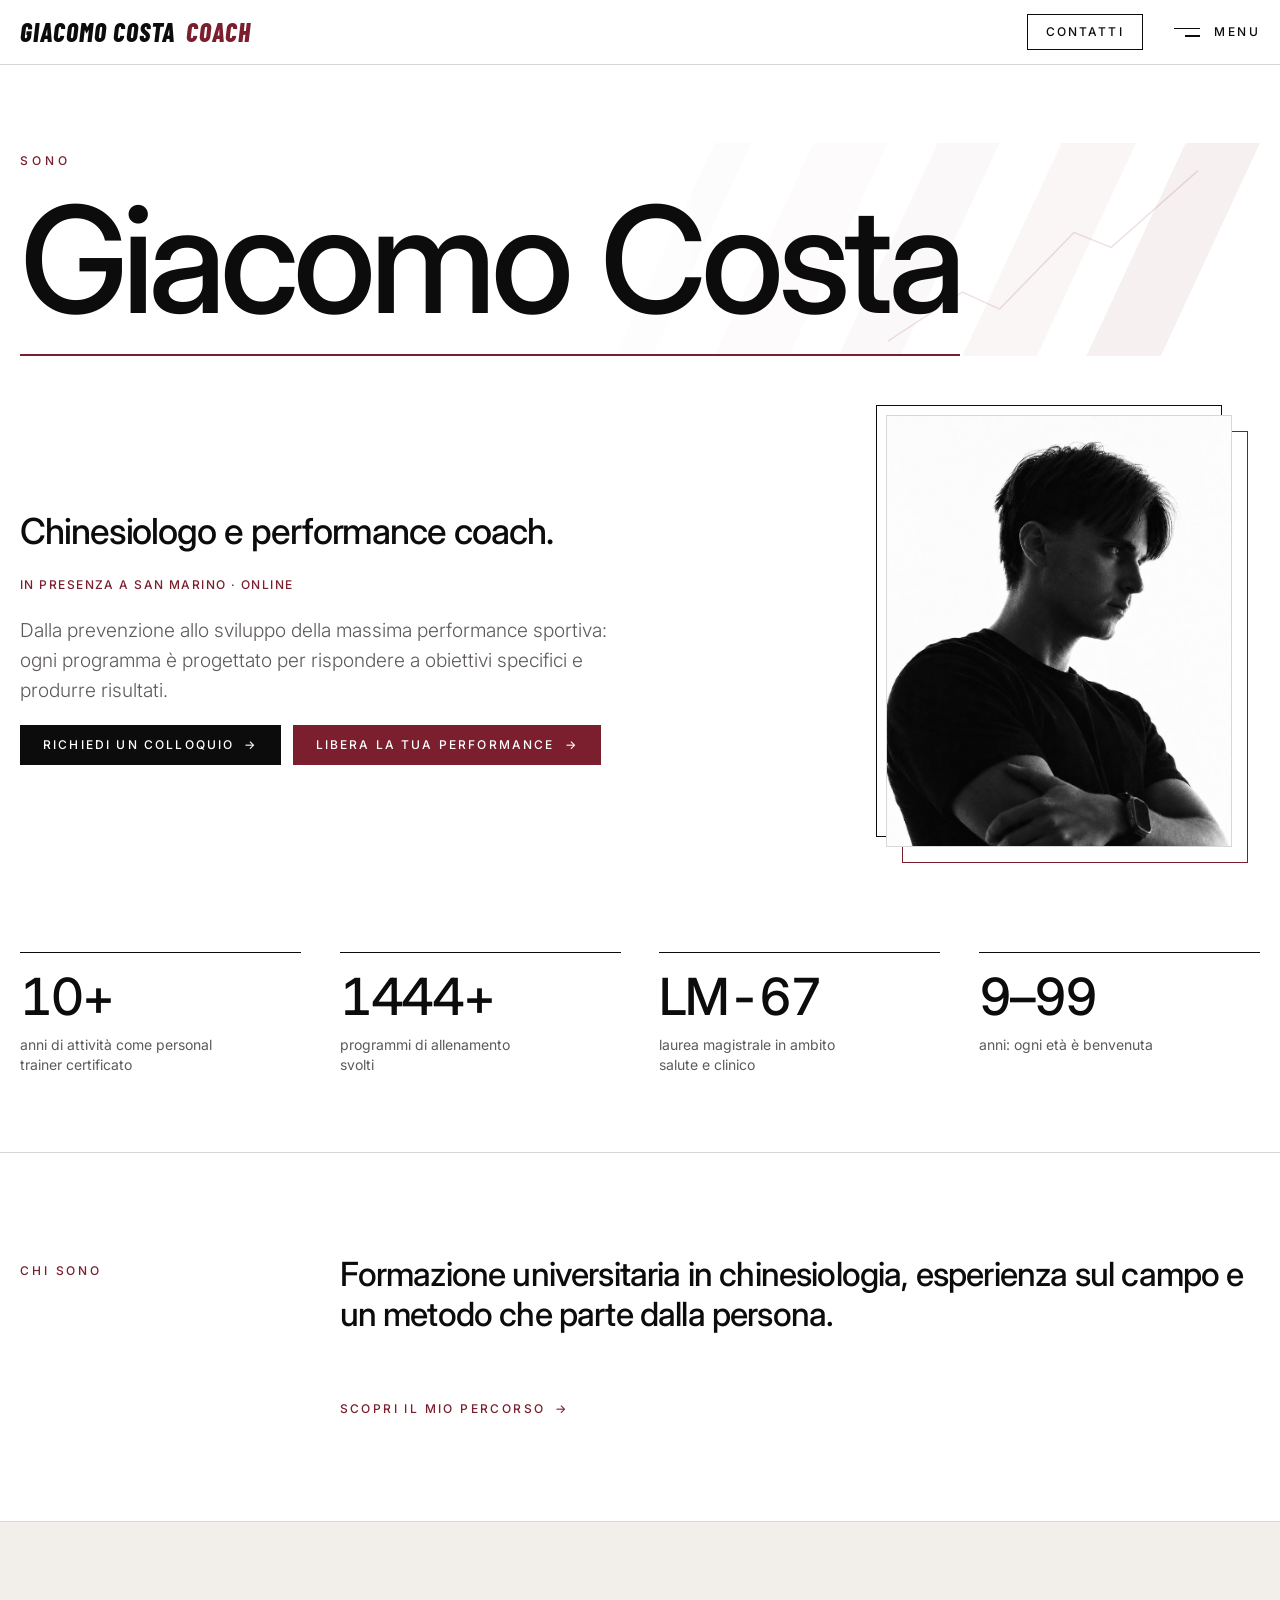
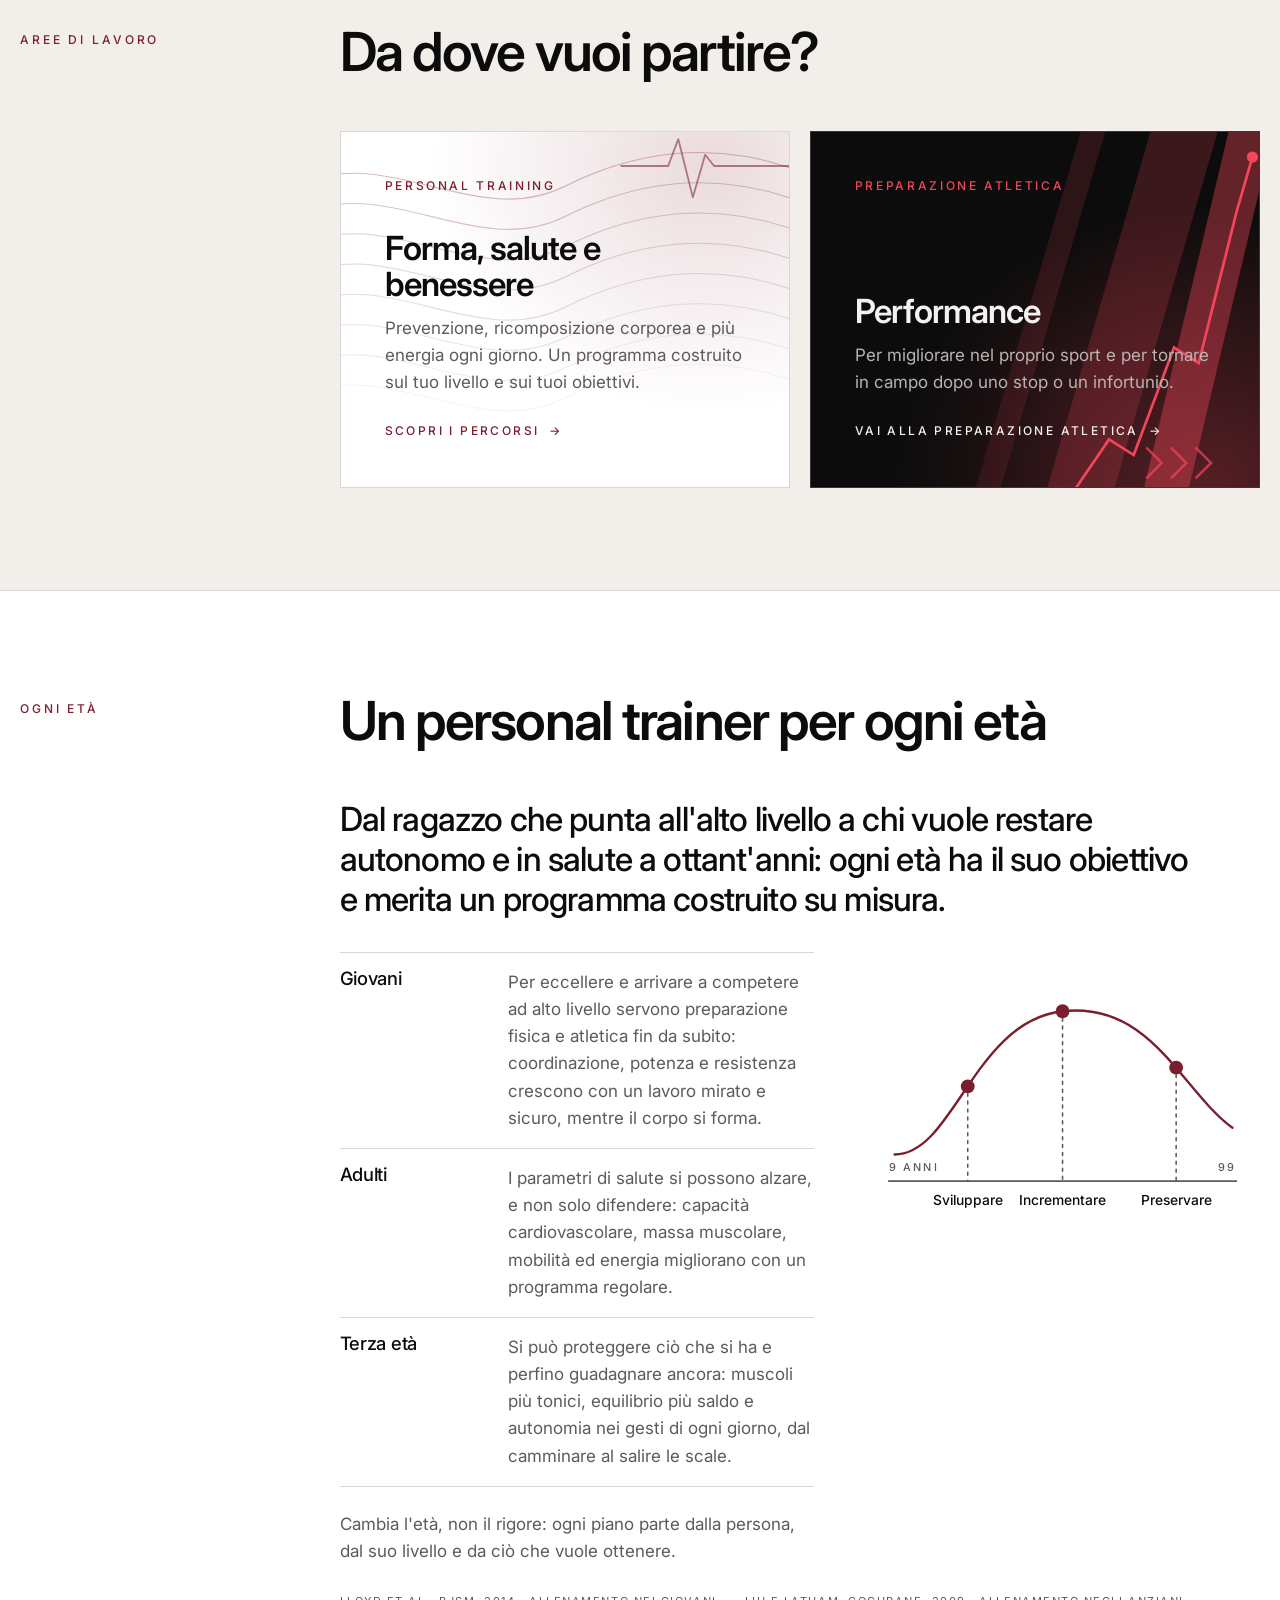
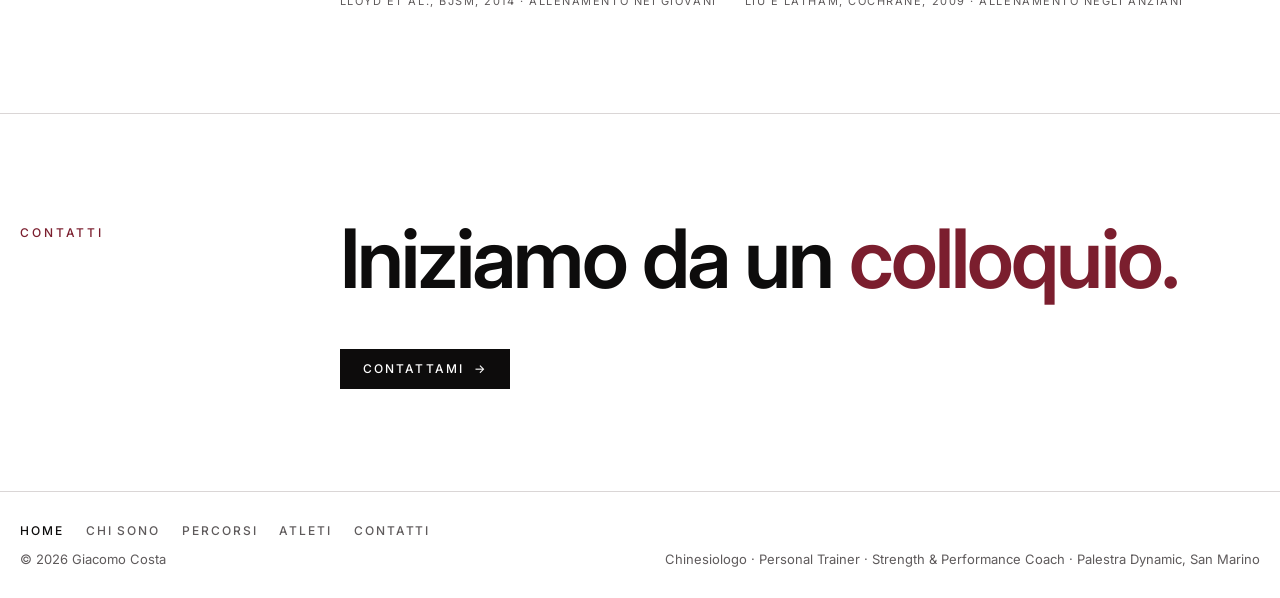
==== index.html @ 85cac119 "Add files via upload" ====
<!doctype html>
<html lang="it">
<head>
<meta charset="utf-8">
<meta name="viewport" content="width=device-width, initial-scale=1, viewport-fit=cover">
<title>Giacomo Costa | Chinesiologo, personal trainer e performance coach a San Marino</title>
<meta name="description" content="Giacomo Costa, chinesiologo, personal trainer e performance coach. Allenamento online e in presenza a San Marino, presso la palestra Dynamic (Dynamic Fitness Center), per atleti e per chi vuole stare meglio.">
<meta name="theme-color" content="#0D0C0C">
<meta property="og:title" content="Giacomo Costa | Chinesiologo, personal trainer e performance coach a San Marino">
<meta property="og:description" content="Giacomo Costa, chinesiologo, personal trainer e performance coach. Allenamento online e in presenza a San Marino, presso la palestra Dynamic (Dynamic Fitness Center), per atleti e per chi vuole stare meglio.">
<meta property="og:type" content="website">
<meta property="og:locale" content="it_IT">
<meta property="og:site_name" content="Giacomo Costa Coach">
<meta property="og:url" content="https://giacomocostacoach.it/">
<link rel="canonical" href="https://giacomocostacoach.it/">
<script type="application/ld+json">{"@context":"https://schema.org","@type":"Person","name":"Giacomo Costa","url":"https://giacomocostacoach.it/","jobTitle":"Chinesiologo, personal trainer e performance coach","email":"info@giacomocostacoach.it","sameAs":["https://www.instagram.com/giacomo.costa_/"],"worksFor":{"@type":"ExerciseGym","name":"Palestra Dynamic srl (Dynamic Fitness Center)","address":{"@type":"PostalAddress","addressCountry":"SM"}}}</script>
<link rel="icon" href="favicon.ico" sizes="48x48">
<link rel="icon" href="icon-96.png" type="image/png" sizes="96x96">
<link rel="icon" href="assets/favicon.svg" type="image/svg+xml">
<link rel="apple-touch-icon" href="apple-touch-icon.png">
<link rel="preconnect" href="https://fonts.googleapis.com"><link rel="preconnect" href="https://fonts.gstatic.com" crossorigin><link rel="stylesheet" href="https://fonts.googleapis.com/css2?family=Inter:ital,opsz,wght@0,14..32,300..700;1,14..32,400&family=Barlow+Condensed:ital,wght@1,800&display=swap">
<link rel="stylesheet" href="style.css">
</head>
<body>
<header class="top">
  <div class="wrap">
    <a class="mark" href="index.html" aria-label="Giacomo Costa Coach, home">Giacomo Costa <span>Coach</span></a>
    <div class="tools">
      <a class="btn" href="contatti.html">Contatti</a>
      <button class="menu-btn" id="menu-btn" type="button" aria-expanded="false" aria-controls="drawer"><span class="bars" aria-hidden="true"></span>Menu</button>
    </div>
  </div>
</header>
<div class="scrim" id="scrim"></div>
<aside class="drawer" id="drawer" aria-label="Menu principale" aria-hidden="true">
  <div class="drawer-head">
    <a class="mark" href="index.html" aria-label="Giacomo Costa Coach, home">Giacomo Costa <span>Coach</span></a>
    <button class="drawer-close" id="drawer-close" type="button"><span aria-hidden="true"></span>Chiudi</button>
  </div>
  <nav aria-label="Pagine del sito"><ul><li style="--n:0"><a href="index.html" aria-current="page">Home<small>Inizio</small></a></li><li style="--n:1"><a href="chi-sono.html">Chi sono<small>Profilo e titoli</small></a></li><li style="--n:2"><a href="percorsi.html">Percorsi<small>Obiettivi e metodo</small></a></li><li style="--n:3"><a href="atleti.html">Atleti<small>Performance e rientro</small></a></li><li style="--n:4"><a href="contatti.html">Contatti<small>Scrivimi</small></a></li></ul></nav>
  <div class="reach">
    <a href="mailto:info@giacomocostacoach.it">info@giacomocostacoach.it</a>
    <a href="https://www.instagram.com/giacomo.costa_/" target="_blank" rel="noopener">@giacomo.costa_</a>
  </div>
</aside>
<main id="top" class="sport">
  <section class="hero">
    <div class="wrap">
      <h1 class="hero-name"><span class="sono">Sono</span><span class="nm">Giacomo Costa</span></h1>
      <div class="grid">
        <div class="hero-copy">
          <p class="h2 role">Chinesiologo e performance coach.</p>
          <p class="hero-where" style="margin:14px 0 22px;letter-spacing:.12em;font-size:.75rem">In presenza a San Marino · Online</p>
          <p class="lede">Dalla prevenzione allo sviluppo della massima performance sportiva: ogni programma è progettato per rispondere a obiettivi specifici e produrre risultati.</p>
          <div class="actions">
            <a class="btn solid" href="contatti.html">Richiedi un colloquio</a>
            <a class="btn hot" href="atleti.html">Libera la tua performance</a>
          </div>
        </div>
        <div class="hero-frame">
          <div class="photo-wrap">
            <figure class="slot portrait" data-slot="ritratto">
              <img src="assets/ritratto.jpg" alt="Ritratto di Giacomo Costa" width="1000" height="1000" decoding="async">
            </figure>
          </div>
        </div>
      </div>
    </div>
  </section>

  <div class="wrap">
    <div class="ledger">
      <div><b data-count="10" data-suffix="+">10+</b><span>anni di attività come personal trainer certificato</span></div>
      <div><b data-count="1500" data-suffix="+">1500+</b><span>programmi di allenamento svolti</span></div>
      <div><b>LM-67</b><span>laurea magistrale in ambito salute e clinico</span></div>
      <div><b>9–99</b><span>anni: ogni età è benvenuta</span></div>
    </div>
  </div>

  <section class="sec">
    <div class="wrap">
      <div class="grid">
        <p class="label">Chi sono</p>
        <div class="body teaser">
          <h2 class="lead">Formazione universitaria in chinesiologia, esperienza sul campo e un metodo che parte dalla persona.</h2>
          <a class="go" href="chi-sono.html">Scopri il mio percorso</a>
        </div>
      </div>
    </div>
  </section>

  <section class="sec stone">
    <div class="wrap">
      <div class="grid">
        <p class="label">Aree di lavoro</p>
        <div class="body">
          <h2 class="h2">Da dove vuoi partire?</h2>
          <div class="where">
            <a class="pane a" href="percorsi.html">
              <svg class="pane-bg" viewBox="0 0 400 360" preserveAspectRatio="xMidYMid slice" aria-hidden="true" focusable="false">
                <defs><radialGradient id="pg-soft" cx=".82" cy=".14" r=".62"><stop offset="0" style="stop-color:var(--accent);stop-opacity:.16"/><stop offset="1" style="stop-color:var(--accent);stop-opacity:0"/></radialGradient></defs>
                <rect width="400" height="360" fill="url(#pg-soft)"/>
                <g class="waves"><path class="w" style="--o:0.3" d="M-40 70 C 40 30 120 110 200 70 S 360 30 440 70"/><path class="w" style="--o:0.265" d="M-40 97 C 40 57 120 137 200 97 S 360 57 440 97"/><path class="w" style="--o:0.23" d="M-40 124 C 40 84 120 164 200 124 S 360 84 440 124"/><path class="w" style="--o:0.195" d="M-40 151 C 40 111 120 191 200 151 S 360 111 440 151"/><path class="w" style="--o:0.16" d="M-40 178 C 40 138 120 218 200 178 S 360 138 440 178"/><path class="w" style="--o:0.125" d="M-40 205 C 40 165 120 245 200 205 S 360 165 440 205"/><path class="w" style="--o:0.09" d="M-40 232 C 40 192 120 272 200 232 S 360 192 440 232"/><path class="w" style="--o:0.055" d="M-40 259 C 40 219 120 299 200 259 S 360 219 440 259"/></g>
                <path class="pulse" pathLength="1" d="M250 52H292l9-24 13 52 11-38 8 10H410"/>
              </svg>
              <small>Personal training</small>
              <div>
                <h3>Forma, salute e benessere</h3>
                <p>Prevenzione, ricomposizione corporea e più energia ogni giorno. Un programma costruito sul tuo livello e sui tuoi obiettivi.</p>
                <span class="go">Scopri i percorsi</span>
              </div>
            </a>
            <a class="pane dark" href="atleti.html">
              <svg class="pane-bg" viewBox="0 0 400 360" preserveAspectRatio="xMidYMid slice" aria-hidden="true" focusable="false">
                <defs>
                  <radialGradient id="pg-hot" cx=".88" cy=".95" r=".7"><stop offset="0" style="stop-color:var(--accent-band);stop-opacity:.32"/><stop offset="1" style="stop-color:var(--accent-band);stop-opacity:0"/></radialGradient>
                  <linearGradient id="pg-shade" x1="0" x2="1" y1="0" y2="0"><stop offset="0" style="stop-color:var(--band);stop-opacity:.85"/><stop offset=".55" style="stop-color:var(--band);stop-opacity:0"/></linearGradient>
                </defs>
                <rect width="400" height="360" fill="url(#pg-hot)"/>
                <g class="slash">
                  <polygon points="250,-10 272,-10 160,370 138,370" style="fill:var(--accent-band);opacity:.14"/>
                  <polygon points="312,-10 372,-10 262,370 202,370" style="fill:var(--accent-band);opacity:.2"/>
                  <polygon points="380,-10 420,-10 330,370 290,370" style="fill:var(--accent-band);opacity:.38"/>
                </g>
                <polyline class="peak" pathLength="1" points="236,340 266,296 288,310 324,214 346,228 380,92 394,44"/>
                <path class="chev" d="M300 330l13-13-13-13M322 330l13-13-13-13M344 330l13-13-13-13"/>
                <circle class="tip" cx="394" cy="44" r="5"/>
                <rect width="400" height="360" fill="url(#pg-shade)"/>
              </svg>
              <small>Preparazione atletica</small>
              <div>
                <h3>Performance</h3>
                <p>Per migliorare nel proprio sport e per tornare in campo dopo uno stop o un infortunio.</p>
                <span class="go">Vai alla preparazione atletica</span>
              </div>
            </a>
          </div>
        </div>
      </div>
    </div>
  </section>

  <section class="sec">
    <div class="wrap">
      <div class="grid">
        <p class="label">Ogni età</p>
        <div class="body">
          <h2 class="h2">Un personal trainer per ogni età</h2>
          <p class="mov-lead">Dal ragazzo che punta all'alto livello a chi vuole restare autonomo e in salute a ottant'anni: ogni età ha il suo obiettivo e merita un programma costruito su misura.</p>
          <div class="mov">
            <div class="mov-txt">
              <ul class="plates">
                <li><b>Giovani</b><span>Per eccellere e arrivare a competere ad alto livello servono preparazione fisica e atletica fin da subito: coordinazione, potenza e resistenza crescono con un lavoro mirato e sicuro, mentre il corpo si forma.</span></li>
                <li><b>Adulti</b><span>I parametri di salute si possono alzare, e non solo difendere: capacità cardiovascolare, massa muscolare, mobilità ed energia migliorano con un programma regolare.</span></li>
                <li><b>Terza età</b><span>Si può proteggere ciò che si ha e perfino guadagnare ancora: muscoli più tonici, equilibrio più saldo e autonomia nei gesti di ogni giorno, dal camminare al salire le scale.</span></li>
              </ul>
              <p>Cambia l'età, non il rigore: ogni piano parte dalla persona, dal suo livello e da ciò che vuole ottenere.</p>
            </div>
            <figure class="agefig" role="img" aria-label="Arco della vita da 9 a 99 anni: da giovani si sviluppa, da adulti si incrementa, nella terza età si preserva.">
              <svg viewBox="0 0 400 270" aria-hidden="true">
                <path class="il im" d="M24 232H376"/>
                <path class="il ia dr" pathLength="1" d="M30 205C90 205 110 70 200 60C290 50 320 140 372 178"/>
                <circle class="age-node ifa" style="--k:0" cx="104" cy="136" r="7"/>
                <circle class="age-node ifa" style="--k:1" cx="200" cy="60" r="7"/>
                <circle class="age-node ifa" style="--k:2" cx="315" cy="117" r="7"/>
                <path class="il im" stroke-dasharray="3 5" d="M104 143V232M200 67V232M315 124V232"/>
                <text class="age-t" x="104" y="256" text-anchor="middle">Sviluppare</text>
                <text class="age-t" x="200" y="256" text-anchor="middle">Incrementare</text>
                <text class="age-t" x="315" y="256" text-anchor="middle">Preservare</text>
                <text class="age-a" x="24" y="222">9 anni</text>
                <text class="age-a" x="376" y="222" text-anchor="end">99</text>
              </svg>
            </figure>
          </div>
          <ul class="refs">
            <li>Lloyd et al., BJSM, 2014 · Allenamento nei giovani</li>
            <li>Liu e Latham, Cochrane, 2009 · Allenamento negli anziani</li>
          </ul>
        </div>
      </div>
    </div>
  </section>

  <section class="sec">
    <div class="wrap">
      <div class="grid">
        <p class="label">Contatti</p>
        <div class="body">
          <h2 class="big">Iniziamo da un <em>colloquio</em>.</h2>
          <div class="cta-row">
            <a class="btn solid" href="contatti.html">Contattami</a>
            
          </div>
        </div>
      </div>
    </div>
  </section>
</main>
<footer>
  <div class="wrap">
    <div class="foot-top"><ul class="flinks"><li><a href="index.html" aria-current="page">Home</a></li><li><a href="chi-sono.html">Chi sono</a></li><li><a href="percorsi.html">Percorsi</a></li><li><a href="atleti.html">Atleti</a></li><li><a href="contatti.html">Contatti</a></li></ul></div>
    <div class="foot-bot">
      <span>© 2026 Giacomo Costa</span>
      <span>Chinesiologo · Personal Trainer · Strength &amp; Performance Coach · Palestra Dynamic, San Marino</span>
    </div>
  </div>
</footer>
<button class="totop" id="totop" type="button" aria-label="Torna all'inizio della pagina">
  <svg viewBox="0 0 44 44" aria-hidden="true">
    <circle class="trk" cx="22" cy="22" r="20"/>
    <circle class="prg" cx="22" cy="22" r="20" pathLength="1"/>
    <path class="arw" d="M22 29V15M15 21l7-7 7 7"/>
  </svg>
</button>
<script src="site.js"></script>
</body>
</html>
---- style.css ----
/* Layout: editorial, asymmetric 12-column grid on white with hairline rules.
   Colour is rationed: one bordeaux block, one bordeaux italic per headline,
   and a goniometer (joint-angle gauge) motif on the portrait frame. */
:root{
  --paper:#FFFFFF;
  --ink:#0D0C0C;
  --mute:#5E5A5B;
  --line:#DAD6D6;
  --tint:#F5F3F3;
  --accent:#7B1E2E;
  --block:#7B1E2E;
  --on-block:#FFFFFF;
  --on-block-mute:rgba(255,255,255,.8);
  --band:#0D0C0C;--on-band:#F4F1F1;--on-band-mute:#B9B3B4;--band-line:#3A3536;--accent-band:#F2475A;
  --display:"Bodoni Moda","Didot","Bodoni 72",Georgia,serif;
  --sans:"Inter","SF Pro Text","Helvetica Neue",system-ui,sans-serif;
}
@media (prefers-color-scheme: dark){
  :root:not([data-theme="light"]){
    --paper:#0C0B0B;--ink:#F4F1F1;--mute:#A39E9F;--line:#2D292A;--tint:#151213;--accent:#F2475A;--block:#7B1E2E;--on-block:#FFFFFF;--on-block-mute:rgba(255,255,255,.8);
    --band:#171314;--on-band:#F4F1F1;--on-band-mute:#B9B3B4;--band-line:#3A3536;--accent-band:#F2475A;
    color-scheme:dark;
  }
}
:root[data-theme="dark"]{
  --paper:#0C0B0B;--ink:#F4F1F1;--mute:#A39E9F;--line:#2D292A;--tint:#151213;--accent:#F2475A;--block:#7B1E2E;--on-block:#FFFFFF;--on-block-mute:rgba(255,255,255,.8);
  --band:#171314;--on-band:#F4F1F1;--on-band-mute:#B9B3B4;--band-line:#3A3536;--accent-band:#F2475A;
  color-scheme:dark;
}

*{box-sizing:border-box}
html{scroll-behavior:smooth}
body{
  margin:0;background:var(--paper);color:var(--ink);
  font-family:var(--sans);font-size:1.0625rem;line-height:1.6;font-weight:400;
  -webkit-font-smoothing:antialiased;
}
body::before{content:"";position:fixed;inset:0 0 auto;height:env(safe-area-inset-top,0px);z-index:10;background:var(--paper)}
a{color:inherit}
a:focus-visible,.btn:focus-visible{outline:2px solid var(--accent);outline-offset:3px}
h1,h2,h3,p,dl,dd,figure{margin:0}

.wrap{
  width:100%;max-width:1280px;margin-inline:auto;
  padding-left:max(20px,env(safe-area-inset-left,0px));
  padding-right:max(20px,env(safe-area-inset-right,0px));
}

/* Header */
.top{position:sticky;top:env(safe-area-inset-top,0px);z-index:11;background:var(--paper);border-bottom:1px solid var(--line)}
.top .wrap{display:flex;align-items:center;justify-content:space-between;gap:24px;min-height:64px}
.mark{font-weight:500;font-size:.8125rem;letter-spacing:.32em;text-transform:uppercase;text-decoration:none;white-space:nowrap}
.nav{display:flex;align-items:center;gap:28px}
.nav a:not(.btn){font-size:.75rem;letter-spacing:.18em;text-transform:uppercase;color:var(--mute);text-decoration:none;font-weight:500}
.nav a:not(.btn):hover{color:var(--ink)}
.btn{
  display:inline-flex;align-items:center;gap:10px;padding:13px 22px;
  border:1px solid var(--ink);color:var(--ink);background:transparent;
  font:500 .75rem/1 var(--sans);letter-spacing:.18em;text-transform:uppercase;text-decoration:none;
  transition:background .2s,color .2s,border-color .2s,transform .3s cubic-bezier(.2,.7,.2,1);
}
.btn:hover{background:var(--ink);color:var(--paper)}
.btn.solid{background:var(--ink);color:var(--paper)}
.btn.solid:hover{background:var(--accent);border-color:var(--accent);color:var(--paper)}

/* Hero */
.hero{padding-block:clamp(40px,7vw,96px) clamp(40px,6vw,80px)}
.hero .grid{display:grid;grid-template-columns:repeat(12,minmax(0,1fr));gap:clamp(24px,3vw,48px);align-items:end}
.hero-copy{grid-column:1/9;min-width:0}
.hero-frame{grid-column:9/13;min-width:0}
.eyebrow{display:flex;align-items:center;gap:14px;margin-bottom:28px;font-size:.75rem;letter-spacing:.24em;text-transform:uppercase;color:var(--accent);font-weight:500}
.eyebrow::before{content:"";width:40px;height:1px;background:currentColor;flex:none}
.h1{font-family:var(--display);font-weight:400;font-size:clamp(2.3rem,5.2vw,4.7rem);line-height:1.04;letter-spacing:-.022em;margin-bottom:28px;text-wrap:balance}
.h1 em{font-style:italic;color:var(--accent)}
.lede{font-weight:300;font-size:clamp(1.1rem,1.5vw,1.3rem);line-height:1.55;color:var(--mute);max-width:32em;margin-bottom:20px}
.hero-where{margin-bottom:36px;font-size:.8125rem;letter-spacing:.22em;text-transform:uppercase;font-weight:500;color:var(--accent)}
.actions{display:flex;flex-wrap:wrap;gap:12px}

.slot{position:relative;background:var(--tint);border:1px solid var(--line);overflow:hidden;isolation:isolate}
.slot img{position:absolute;inset:0;display:block;width:100%;height:100%;object-fit:cover}
.portrait img{object-position:52% 30%}
.slot figcaption{position:absolute;left:16px;top:14px;font-size:.6875rem;letter-spacing:.2em;text-transform:uppercase;color:var(--mute)}
.portrait{aspect-ratio:4/5;max-width:100%}

/* Ledger */
.ledger{display:grid;grid-template-columns:repeat(4,minmax(0,1fr));gap:28px clamp(20px,3vw,48px);padding-bottom:clamp(48px,6vw,80px)}
.ledger>div{position:relative;padding-top:18px;min-width:0}
.ledger b{display:block;font:400 clamp(2.2rem,4vw,3.4rem)/1 var(--display);letter-spacing:-.02em;margin-bottom:12px}
.ledger span{display:block;font-size:.875rem;line-height:1.45;color:var(--mute);max-width:22ch}

/* Sections */
.sec{border-top:1px solid var(--line);padding-block:clamp(56px,8vw,120px)}
.sec .grid{display:grid;grid-template-columns:repeat(12,minmax(0,1fr));gap:clamp(24px,3vw,48px)}
.label{grid-column:1/4;margin-top:6px;font-size:.75rem;letter-spacing:.24em;text-transform:uppercase;color:var(--accent);font-weight:500}
.body{grid-column:4/13;min-width:0}
.h2{font-family:var(--display);font-weight:400;font-size:clamp(2rem,4.4vw,3.6rem);line-height:1.04;letter-spacing:-.02em;margin-bottom:clamp(28px,4vw,56px);text-wrap:balance;max-width:18em}

.lead{font-family:var(--display);font-weight:400;font-size:clamp(1.5rem,2.7vw,2.3rem);line-height:1.28;letter-spacing:-.01em;margin-bottom:40px;max-width:30em;text-wrap:pretty}
.cols{display:grid;grid-template-columns:repeat(2,minmax(0,1fr));gap:32px;max-width:52rem}
.cols p{color:var(--mute)}

.rows{border-top:1px solid var(--ink)}
.r{display:grid;grid-template-columns:minmax(0,1.1fr) minmax(0,1.7fr) minmax(0,1.5fr);gap:12px 32px;padding:26px 0;border-bottom:1px solid var(--line)}
.r .k{padding-top:.45rem;font-size:.75rem;letter-spacing:.18em;text-transform:uppercase;color:var(--accent);font-weight:500}
.r .t{font-family:var(--display);font-size:clamp(1.25rem,2vw,1.6rem);line-height:1.2}
.r .n{color:var(--mute);font-size:.9375rem}

.svc-list{border-top:1px solid var(--ink)}
.svc{display:grid;grid-template-columns:repeat(2,minmax(0,1fr));gap:12px 40px;padding:30px 0;border-bottom:1px solid var(--line);align-items:baseline}
.svc h3{font-family:var(--display);font-weight:400;font-size:clamp(1.7rem,3vw,2.5rem);line-height:1.08;letter-spacing:-.015em}
.svc p{color:var(--mute);max-width:30em}

.steps{display:grid;grid-template-columns:repeat(3,minmax(0,1fr));gap:32px}
.step{position:relative;padding-top:20px;min-width:0}
.step b{display:block;font:400 3.6rem/1 var(--display);color:var(--accent);margin-bottom:18px}
.step h3{font-family:var(--display);font-weight:400;font-size:1.5rem;margin-bottom:10px}
.step p{color:var(--mute);font-size:.9375rem}

.where{display:grid;grid-template-columns:repeat(2,minmax(0,1fr));gap:20px}
.pane{padding:clamp(28px,3.5vw,44px);min-height:280px;display:flex;flex-direction:column;justify-content:space-between;gap:36px;min-width:0}
.pane small{font-size:.75rem;letter-spacing:.22em;text-transform:uppercase;font-weight:500}
.pane h3{font-family:var(--display);font-weight:400;font-size:clamp(1.8rem,3vw,2.5rem);line-height:1.08;margin-bottom:12px}
.pane p{max-width:26em}
.pane.a{background:var(--tint);border:1px solid var(--line)}
.pane.a small{color:var(--accent)}
.pane.a p{color:var(--mute)}
.pane.b{background:var(--block);color:var(--on-block)}
.pane.b small,.pane.b p{color:var(--on-block-mute)}
.wide{margin-top:20px;aspect-ratio:21/8;background:#000000;border-color:#000000}
.wide img{object-fit:contain;padding:clamp(16px,4%,40px)}
.slot.wide img{animation:none}

.big{font-family:var(--display);font-weight:400;font-size:clamp(2.4rem,6.4vw,5.2rem);line-height:1;letter-spacing:-.025em;margin-bottom:48px;text-wrap:balance}
.big em{font-style:italic;color:var(--accent)}
.contacts{border-top:1px solid var(--ink);max-width:44rem}
.c{display:flex;flex-wrap:wrap;justify-content:space-between;align-items:baseline;gap:6px 16px;padding:20px 0;border-bottom:1px solid var(--line)}
.c dt{font-size:.75rem;letter-spacing:.2em;text-transform:uppercase;color:var(--mute);font-weight:500}
.c dd{font-family:var(--display);font-size:1.25rem}
.c dd{display:flex;flex-wrap:wrap;align-items:baseline;gap:6px 16px;min-width:0;overflow-wrap:anywhere}
.c dd a{text-decoration:none;border-bottom:1px solid var(--line);transition:border-color .2s,color .2s}
.c dd a:hover{color:var(--accent);border-color:var(--accent)}
.copy{font:500 .6875rem/1 var(--sans);letter-spacing:.18em;text-transform:uppercase;padding:8px 12px;background:transparent;color:var(--mute);border:1px solid var(--line);cursor:pointer;transition:color .2s,border-color .2s}
.copy:hover{color:var(--ink);border-color:var(--ink)}
.copy:focus-visible{outline:2px solid var(--accent);outline-offset:3px}
.note{margin-top:20px;color:var(--mute);font-size:.9375rem;max-width:34em}

.inl{color:var(--accent);text-decoration:none;border-bottom:1px solid currentColor}
.inl:hover{color:var(--ink)}

/* Athletic preparation band */
.band{background:var(--band);color:var(--on-band);border-top:0}
.band .label{color:var(--accent-band)}
.band .big{font-size:clamp(2.1rem,5vw,4rem);margin-bottom:28px;max-width:16em}
.band .big em{color:var(--accent-band)}
.band .intro{font-weight:300;font-size:clamp(1.1rem,1.5vw,1.3rem);line-height:1.55;color:var(--on-band-mute);max-width:36em;margin-bottom:clamp(36px,5vw,64px)}
.tracks{display:grid;grid-template-columns:repeat(2,minmax(0,1fr));gap:clamp(28px,4vw,64px)}
.track{border-top:1px solid var(--on-band);padding-top:24px;min-width:0}
.track small{font-size:.75rem;letter-spacing:.22em;text-transform:uppercase;color:var(--accent-band);font-weight:500}
.track h3{font-family:var(--display);font-weight:400;font-size:clamp(1.8rem,3vw,2.6rem);line-height:1.08;margin:12px 0 16px}
.track p{color:var(--on-band-mute);max-width:30em}
.track ul{list-style:none;margin:24px 0 0;padding:0}
.track li{padding:12px 0;border-top:1px solid var(--band-line);font-size:.9375rem}
.track .gate{margin-top:20px;font-size:.875rem}
.band .foot{margin-top:clamp(36px,5vw,64px);padding-top:28px;border-top:1px solid var(--band-line);display:flex;flex-wrap:wrap;align-items:center;justify-content:space-between;gap:20px 32px}
.band .foot p{color:var(--on-band-mute);max-width:34em}
.btn.light{border-color:var(--on-band);color:var(--on-band)}
.btn.light:hover{background:var(--on-band);color:var(--band)}
.band a:focus-visible,.band .btn:focus-visible{outline-color:var(--accent-band)}

footer{border-top:1px solid var(--line);padding-block:28px}
footer .wrap{display:flex;flex-wrap:wrap;justify-content:space-between;gap:8px 24px;font-size:.8125rem;color:var(--mute)}

@media (max-width:900px){
  .hero-copy,.hero-frame,.label,.body{grid-column:1/-1}
  .hero-frame{max-width:440px}
  .label{margin-top:0}
  .ledger{grid-template-columns:repeat(2,minmax(0,1fr))}
  .cols,.svc,.where,.steps,.tracks{grid-template-columns:1fr}
  .r{grid-template-columns:1fr}
  .r .k{padding-top:0}
  .nav a:not(.btn){display:none}
  .wide{aspect-ratio:4/3}
}
/* Motion: everything is visible at rest; scroll-driven effects only where supported */
.ledger>div::before,.step::before{content:"";position:absolute;left:0;right:0;top:0;height:1px;background:var(--ink);transform-origin:left}
.ledger b{font-variant-numeric:tabular-nums}
.top{position:sticky}
.top::after{content:"";position:absolute;left:0;right:0;bottom:-1px;height:2px;background:var(--accent);transform-origin:left;transform:scaleX(0);pointer-events:none}

@keyframes enter{from{opacity:0;transform:translateY(28px)}to{opacity:1;transform:none}}
@keyframes slide{from{opacity:0;transform:translateX(-28px)}to{opacity:1;transform:none}}
@keyframes draw{from{transform:scaleX(0)}to{transform:scaleX(1)}}
@keyframes unveil{from{clip-path:inset(0 100% 0 0)}to{clip-path:inset(0 0 0 0)}}
@keyframes progress{from{transform:scaleX(0)}to{transform:scaleX(1)}}

.hero-copy>*{animation:enter .9s cubic-bezier(.2,.7,.2,1) both}
.hero-copy>:nth-child(2){animation-delay:.08s}
.hero-copy>:nth-child(3){animation-delay:.16s}
.hero-copy>:nth-child(4){animation-delay:.24s}
.hero-frame{animation:enter 1.1s cubic-bezier(.2,.7,.2,1) .2s both}

@supports (animation-timeline: view()){
  .label{animation:slide linear both;animation-timeline:view();animation-range:entry 0% entry 70%}
  .lead,.cols,.note,.c,.r,.svc,.step,.pane,.wide,.track,.intro,.foot,.ledger>div{animation:enter linear both;animation-timeline:view();animation-range:entry 5% entry 65%}
  .ledger>div:nth-child(2),.step:nth-child(2){animation-range:entry 12% entry 72%}
  .ledger>div:nth-child(3),.step:nth-child(3){animation-range:entry 19% entry 79%}
  .ledger>div:nth-child(4){animation-range:entry 26% entry 86%}
  .ledger>div::before,.step::before{animation:draw linear both;animation-timeline:view();animation-range:entry 0% entry 80%}
  .pane.b{animation:unveil linear both;animation-timeline:view();animation-range:entry 0% entry 85%}
  .wide{animation:unveil linear both;animation-timeline:view();animation-range:entry 0% entry 85%}
  .photo-wrap::before{animation:frameA 1s cubic-bezier(.2,.7,.2,1) .4s both,spreadA linear both;animation-timeline:auto,scroll(root);animation-range:normal,0 90vh}
  .photo-wrap::after{animation:frameB 1s cubic-bezier(.2,.7,.2,1) .4s both,spreadB linear both;animation-timeline:auto,scroll(root);animation-range:normal,0 90vh}
}
@supports (animation-timeline: scroll()){
  .top::after{animation:progress linear both;animation-timeline:scroll(root)}
}

/* More motion: words, marquee, hover details */
.w{display:inline-block;overflow:hidden;vertical-align:bottom;padding:.1em .08em .14em;margin:-.1em -.08em -.14em}
.w>span{display:inline-block}
@keyframes wordup{from{transform:translateY(112%)}to{transform:none}}
@keyframes trace{from{stroke-dashoffset:1}to{stroke-dashoffset:0}}
@keyframes pop{0%{opacity:0;transform:scale(0)}55%{opacity:1;transform:scale(1.7)}100%{opacity:1;transform:scale(1)}}
@keyframes ring{0%{opacity:.9;transform:scale(1)}100%{opacity:0;transform:scale(6)}}
@keyframes slam{0%{opacity:0;transform:scale(2.2)}60%{opacity:1;transform:scale(.94)}80%{transform:scale(1.04)}100%{opacity:1;transform:scale(1)}}
@keyframes zoom{from{transform:scale(1.14)}to{transform:scale(1)}}
.hero-copy>.h1{animation:none}
.hero-copy .w>span{animation:wordup 1s cubic-bezier(.2,.7,.2,1) both;animation-delay:calc(var(--i) * 80ms + 120ms)}

/* Force-time figure in the athletic band */
.force{margin:0 0 clamp(36px,5vw,64px);view-timeline-name:--force}
.force svg{display:block;width:100%;height:auto;overflow:visible}
.force .gl{stroke:var(--band-line);stroke-width:1}
.force .axis{stroke:var(--on-band-mute);stroke-width:1.2}
.force .before{fill:none;stroke:var(--on-band-mute);stroke-width:1.6;stroke-dasharray:6 7}
.force .curve{fill:none;stroke:var(--accent-band);stroke-width:3.2;stroke-linecap:round;stroke-linejoin:round}
.force .axis-top,.legend{font-size:.75rem;letter-spacing:.2em;text-transform:uppercase;color:var(--on-band-mute);font-weight:500}
.force .axis-top{margin-bottom:10px}
.legend{display:flex;flex-wrap:wrap;align-items:center;gap:10px 28px;margin-top:16px}
.legend .k{display:inline-flex;align-items:center;gap:10px}
.legend .k::before{content:"";width:32px;height:0;border-top:2px solid var(--accent-band)}
.legend .k-before::before{border-top:2px dashed var(--on-band-mute)}
.legend .k-peak::before{width:9px;height:9px;border:0;border-radius:50%;background:var(--accent-band)}
.legend .t{margin-left:auto}
.peak{transform-box:fill-box;transform-origin:center}
.peak .dot{fill:var(--accent-band)}
.peak .ring{fill:none;stroke:var(--accent-band);stroke-width:2;opacity:0;transform-box:fill-box;transform-origin:center;animation:ring 2.6s cubic-bezier(.2,.6,.3,1) infinite}
.peak .r2{animation-delay:1.3s}

.nav a:not(.btn){position:relative}
.nav a:not(.btn)::after{content:"";position:absolute;left:0;right:0;bottom:-6px;height:1px;background:var(--accent);transform:scaleX(0);transform-origin:left;transition:transform .3s cubic-bezier(.2,.7,.2,1)}
.nav a:not(.btn):hover::after{transform:scaleX(1)}
.btn.solid::after,.btn.light::after,.btn.hot::after{content:"→";transition:transform .25s cubic-bezier(.2,.7,.2,1)}
.btn.solid:hover::after,.btn.light:hover::after,.btn.hot:hover::after{transform:translateX(5px)}

.btn.hot{position:relative;overflow:hidden;background:var(--block);border-color:var(--block);color:var(--on-block)}
.btn.hot::before{content:"";position:absolute;top:0;bottom:0;left:-60%;width:40%;background:linear-gradient(100deg,transparent,rgba(255,255,255,.38),transparent);transform:skewX(-20deg);animation:shine 2s ease-in-out .8s infinite}
.btn.hot:hover{background:var(--ink);border-color:var(--ink);color:var(--paper)}
@keyframes shine{0%{left:-60%}50%,100%{left:130%}}

.photo-wrap{position:relative;margin:14px 28px 28px 14px}
.photo-wrap::before,.photo-wrap::after{content:"";position:absolute;inset:0;z-index:0;pointer-events:none}
.photo-wrap::before{border:1px solid var(--accent);translate:16px 16px;animation:frameA 1s cubic-bezier(.2,.7,.2,1) .4s both}
.photo-wrap::after{border:1px solid var(--ink);translate:-10px -10px;animation:frameB 1s cubic-bezier(.2,.7,.2,1) .4s both}
.photo-wrap .slot{z-index:1}
@keyframes frameA{from{translate:0 0}to{translate:16px 16px}}
@keyframes frameB{from{translate:0 0}to{translate:-10px -10px}}
@keyframes spreadA{from{transform:translate(0,0)}to{transform:translate(12px,12px)}}
@keyframes spreadB{from{transform:translate(0,0)}to{transform:translate(-4px,-4px)}}

@supports (animation-timeline: view()){
  .sec .w>span{animation:wordup linear both;animation-timeline:view();animation-range:entry calc(var(--i) * 3%) entry calc(55% + var(--i) * 3%)}
  .track li{animation:slide linear both;animation-timeline:view();animation-range:entry 0% entry 60%}
  .slot img{animation:zoom linear both;animation-timeline:view();animation-range:entry 0% cover 60%}
  .sec.band .w{overflow:visible}
  .sec.band .w>span{animation:slam linear both;animation-timeline:view();animation-range:entry calc(var(--i) * 4%) entry calc(50% + var(--i) * 4%);transform-origin:50% 70%}
  .force .curve{stroke-dasharray:1;stroke-dashoffset:0;animation:trace linear both;animation-timeline:--force;animation-range:entry 25% entry 100%}
  .force .peak{animation:pop linear both;animation-timeline:--force;animation-range:entry 90% cover 22%}
}

/* Gestures */
::selection{background:var(--accent);color:var(--paper)}
.nav a:not(.btn).on{color:var(--ink)}
.nav a:not(.btn).on::after{transform:scaleX(1)}

.photo-wrap{transition:transform .45s cubic-bezier(.2,.7,.2,1)}

.band{--gx:72%;--gy:18%;background:radial-gradient(520px circle at var(--gx) var(--gy),rgba(242,71,90,.2),transparent 62%),var(--band)}

.cursor{position:fixed;left:0;top:0;width:34px;height:34px;margin:-17px 0 0 -17px;border:1px solid #fff;border-radius:50%;pointer-events:none;z-index:50;opacity:0;mix-blend-mode:difference;transition:opacity .3s,width .3s,height .3s,margin .3s}
.cursor.on{opacity:1}
.cursor.big{width:60px;height:60px;margin:-30px 0 0 -30px}
@media (hover:none),(pointer:coarse){.cursor{display:none}}

.totop{position:fixed;z-index:20;right:calc(16px + env(safe-area-inset-right,0px));bottom:calc(16px + env(safe-area-inset-bottom,0px));width:46px;height:46px;padding:0;border:0;background:transparent;cursor:pointer;opacity:0;pointer-events:none;transform:translateY(12px);transition:opacity .3s,transform .3s}
.totop.show{opacity:1;pointer-events:auto;transform:none}
.totop:focus-visible{outline:2px solid var(--accent);outline-offset:3px;border-radius:50%}
.totop svg{display:block;width:100%;height:100%}
.totop .trk{fill:var(--paper);stroke:var(--line);stroke-width:1.5}
.totop .prg{fill:none;stroke:var(--accent);stroke-width:2;stroke-linecap:round;stroke-dasharray:1;stroke-dashoffset:1;transform:rotate(-90deg);transform-origin:50% 50%}
.totop .arw{fill:none;stroke:var(--ink);stroke-width:1.6;stroke-linecap:round;stroke-linejoin:round}

@media (prefers-reduced-motion:reduce){
  .cursor{display:none}
  html{scroll-behavior:auto}
  *,*::before,*::after{animation:none!important}
}

/* ===== Multi-page additions ===== */
:root{color-scheme:light}
[hidden]{display:none!important}
img{max-width:100%}

/* Smooth page-to-page transitions, header stays still */
@view-transition{navigation:auto}
.top{view-transition-name:site-header}
@media (prefers-reduced-motion:reduce){@view-transition{navigation:none}}

/* Header: name, contact button, menu button */
.top .tools{display:flex;align-items:center;gap:clamp(12px,2vw,28px)}
.top .tools .btn{padding:11px 18px}
.menu-btn{display:inline-flex;align-items:center;gap:14px;padding:12px 0 12px 6px;background:none;border:0;color:var(--ink);font:500 .75rem/1 var(--sans);letter-spacing:.2em;text-transform:uppercase;cursor:pointer}
.menu-btn:focus-visible,.drawer-close:focus-visible,.drawer a:focus-visible{outline:2px solid var(--accent);outline-offset:4px}
.bars{position:relative;width:26px;height:9px;flex:none}
.bars::before,.bars::after{content:"";position:absolute;right:0;height:1.5px;background:currentColor;transition:width .3s cubic-bezier(.2,.7,.2,1)}
.bars::before{top:0;width:100%}
.bars::after{bottom:0;width:60%}
.menu-btn:hover .bars::after{width:100%}

/* Side drawer */
html.menu-open body{overflow:hidden}
.scrim{position:fixed;inset:0;z-index:39;background:rgba(0,0,0,.5);opacity:0;pointer-events:none;transition:opacity .4s}
html.menu-open .scrim{opacity:1;pointer-events:auto}
.drawer{
  position:fixed;top:0;right:0;bottom:0;z-index:40;width:min(460px,100%);
  display:flex;flex-direction:column;gap:32px;overflow-y:auto;
  padding:calc(22px + env(safe-area-inset-top,0px)) max(28px,env(safe-area-inset-right,0px)) calc(28px + env(safe-area-inset-bottom,0px)) 36px;
  background:var(--band);color:var(--on-band);
  transform:translateX(100%);visibility:hidden;
  transition:transform .55s cubic-bezier(.2,.7,.2,1),visibility 0s .55s;
}
html.menu-open .drawer{transform:none;visibility:visible;transition:transform .55s cubic-bezier(.2,.7,.2,1),visibility 0s}
.drawer-head{display:flex;align-items:center;justify-content:space-between;gap:16px}
.drawer-head .mark{color:var(--on-band)}
.drawer-close{display:inline-flex;align-items:center;gap:12px;padding:12px 0 12px 8px;background:none;border:0;color:var(--on-band);font:500 .75rem/1 var(--sans);letter-spacing:.2em;text-transform:uppercase;cursor:pointer}
.drawer-close span{position:relative;width:18px;height:18px}
.drawer-close span::before,.drawer-close span::after{content:"";position:absolute;left:0;right:0;top:50%;height:1.5px;background:currentColor}
.drawer-close span::before{transform:rotate(45deg)}
.drawer-close span::after{transform:rotate(-45deg)}
.drawer ul{list-style:none;margin:0;padding:0;flex:1;display:flex;flex-direction:column;justify-content:center}
.drawer li{border-top:1px solid var(--band-line)}
.drawer li:last-child{border-bottom:1px solid var(--band-line)}
.drawer li a{display:flex;align-items:baseline;justify-content:space-between;gap:16px;padding:18px 0;text-decoration:none;font-family:var(--display);font-size:clamp(1.8rem,4.6vw,2.5rem);line-height:1.1;letter-spacing:-.015em;transition:color .25s,padding-left .35s cubic-bezier(.2,.7,.2,1)}
.drawer li a small{font:500 .6875rem/1 var(--sans);letter-spacing:.2em;text-transform:uppercase;color:var(--on-band-mute);text-align:right}
.drawer li a:hover{color:var(--accent-band);padding-left:12px}
.drawer li a[aria-current="page"]{color:var(--accent-band);font-style:italic}
.drawer .reach{display:flex;flex-direction:column;gap:6px;font-size:.9375rem;color:var(--on-band-mute)}
.drawer .reach a{color:var(--on-band);text-decoration:none;border-bottom:1px solid var(--band-line);align-self:flex-start}
.drawer .reach a:hover{color:var(--accent-band);border-color:var(--accent-band)}
html.menu-open .drawer li{animation:enter .7s cubic-bezier(.2,.7,.2,1) both;animation-delay:calc(var(--n) * 70ms + 180ms)}
@media (max-width:560px){.top .tools .btn{display:none}}

/* Inner page heads */
.phead{padding-block:clamp(40px,6vw,88px) clamp(32px,4vw,56px)}
.phead .hero-copy{max-width:56rem}
.phead .h1{margin-bottom:24px}

/* Home entry panels */
a.pane{text-decoration:none;color:inherit;transition:transform .4s cubic-bezier(.2,.7,.2,1)}
a.pane:hover{transform:translateY(-6px)}
.pane.dark{background:var(--band);color:var(--on-band);border:1px solid var(--band-line)}
.pane.dark small{color:var(--accent-band)}
.pane.dark p{color:var(--on-band-mute)}
.go{display:inline-flex;align-items:center;gap:10px;margin-top:24px;font-size:.75rem;letter-spacing:.2em;text-transform:uppercase;font-weight:500}
.go::after{content:"→";transition:transform .3s cubic-bezier(.2,.7,.2,1)}
a.pane:hover .go::after,.go:hover::after{transform:translateX(6px)}
.pane.a .go{color:var(--accent)}
a.go{text-decoration:none;color:var(--accent)}
.teaser{display:flex;flex-direction:column;align-items:flex-start;gap:0}
.cta-row{display:flex;flex-wrap:wrap;align-items:center;gap:24px 32px}

/* Dedicated athletes page */
.band .h1.big{font-size:clamp(2.3rem,5.6vw,4.6rem)}
.band .force{margin-top:0}

/* Footer links */
footer .wrap{align-items:baseline}
footer .flinks{display:flex;flex-wrap:wrap;gap:6px 22px;list-style:none;margin:0;padding:0}
footer .flinks a{text-decoration:none;font-size:.75rem;letter-spacing:.16em;text-transform:uppercase;font-weight:500}
footer .flinks a:hover{color:var(--accent)}
footer .flinks a[aria-current="page"]{color:var(--ink)}
.foot-top{display:flex;flex-direction:column;gap:18px;width:100%}
.foot-bot{display:flex;flex-wrap:wrap;justify-content:space-between;gap:8px 24px;width:100%}

/* Small line illustrations */
.il{fill:none;stroke:var(--ink);stroke-width:1.6;stroke-linecap:round;stroke-linejoin:round}
.ia{stroke:var(--accent)}
.im{stroke:var(--mute)}
.ifa{fill:var(--accent);stroke:none}
.ifp{fill:var(--paper)}
.ill{display:block;width:100%;max-width:200px;height:auto;margin-bottom:18px;overflow:visible}
.ill .dr{stroke-dasharray:1}
.step b{font-size:2.4rem;margin-bottom:12px}
@supports (animation-timeline: view()){
  .ill .dr{animation:trace linear both;animation-timeline:view();animation-range:entry 10% entry 90%}
}

/* Athletes page: evidence and key exercises */
.stats{display:grid;grid-template-columns:repeat(3,minmax(0,1fr));gap:clamp(24px,3vw,48px)}
.stat{border-top:1px solid var(--on-band);padding-top:22px;min-width:0}
.stat b{display:block;font:400 clamp(2.8rem,5.4vw,4.4rem)/1 var(--display);letter-spacing:-.02em;color:var(--accent-band);margin-bottom:18px}
.stat p{color:var(--on-band);max-width:24em}
.src{display:block;margin-top:16px;font-size:.6875rem;letter-spacing:.14em;text-transform:uppercase;color:var(--on-band-mute);line-height:1.6}
.stat-note{margin-top:clamp(28px,4vw,48px);color:var(--on-band-mute);font-size:.9375rem;max-width:40em}
.sq{display:grid;grid-template-columns:minmax(0,5fr) minmax(0,7fr);gap:clamp(24px,4vw,72px);align-items:start;margin-bottom:clamp(32px,5vw,64px)}
.sqsvg{max-width:260px;margin-bottom:10px}
.bignum{font:400 clamp(3.6rem,7vw,5.6rem)/1 var(--display);letter-spacing:-.02em;color:var(--accent)}
.bigcap{margin-top:6px;font-size:.75rem;letter-spacing:.2em;text-transform:uppercase;color:var(--mute);font-weight:500}
.sq-txt{display:flex;flex-direction:column;gap:22px;min-width:0}
.sq-lead{font-family:var(--display);font-size:clamp(1.35rem,2.4vw,1.9rem);line-height:1.3;letter-spacing:-.01em}
.sq-txt>p:not(.sq-lead){color:var(--mute);max-width:36em}
@media (max-width:900px){.stats,.sq{grid-template-columns:1fr}}
@supports (animation-timeline: view()){
  .stat,.sq-fig,.sq-txt{animation:enter linear both;animation-timeline:view();animation-range:entry 5% entry 65%}
}

/* Movement as medicine, references, squat photo */
.mov-lead{font-family:var(--display);font-size:clamp(1.35rem,2.4vw,1.9rem);line-height:1.3;letter-spacing:-.01em;max-width:30em;margin-bottom:32px}
.refs{list-style:none;margin:28px 0 0;padding:0;display:flex;flex-wrap:wrap;gap:6px 28px}
.refs li{font-size:.6875rem;letter-spacing:.14em;text-transform:uppercase;color:var(--mute);line-height:1.6}
.sqphoto{width:100%;max-width:440px;aspect-ratio:877/1032}
.sq-num{margin-top:6px}

/* Movement section: body armour */
.mov{display:grid;grid-template-columns:minmax(0,6fr) minmax(0,5fr);gap:clamp(24px,4vw,64px);align-items:start}
.mov-txt{display:flex;flex-direction:column;gap:24px;min-width:0;color:var(--mute)}
.plates{list-style:none;margin:0;padding:0}
.plates li{display:grid;grid-template-columns:7.5rem minmax(0,1fr);gap:16px;padding:16px 0;border-top:1px solid var(--line)}
.plates li:last-child{border-bottom:1px solid var(--line)}
.plates b{font:400 1.3rem/1.2 var(--display);color:var(--ink)}
.armphoto{margin:0;min-width:0}
.armphoto img{display:block;width:100%;height:auto}
.mov-side{font-family:var(--display);font-size:clamp(1.2rem,2vw,1.6rem);line-height:1.35;border-left:2px solid var(--accent);padding-left:20px}
@supports (animation-timeline: view()){
  .mov-txt,.armphoto,.mov-side{animation:enter linear both;animation-timeline:view();animation-range:entry 5% entry 65%}
}
@media (max-width:900px){.mov{grid-template-columns:1fr}}
@media (max-width:480px){.plates li{grid-template-columns:1fr;gap:4px}}

/* Chi sono: numbers, principles, animated rail */
.ledger.l3{grid-template-columns:repeat(3,minmax(0,1fr))}
.pillars{display:grid;grid-template-columns:repeat(3,minmax(0,1fr));gap:28px clamp(20px,3vw,40px);margin-top:clamp(36px,5vw,64px)}
.pillar{position:relative;padding-top:20px;min-width:0}
.pillar::before{content:"";position:absolute;left:0;right:0;top:0;height:1px;background:var(--ink);transform-origin:left;transition:height .3s,background .3s}
.pillar:hover::before{height:3px;background:var(--accent)}
.pillar b{display:block;font:italic 400 1.5rem/1 var(--display);color:var(--accent);margin-bottom:14px;transition:transform .4s cubic-bezier(.2,.7,.2,1)}
.pillar:hover b{transform:translateX(8px)}
.pillar h3{font:400 clamp(1.2rem,1.8vw,1.45rem)/1.2 var(--display);margin-bottom:10px}
.pillar p{font-size:.9375rem;color:var(--mute)}
.tl{position:relative;border-top:0;padding-left:36px}
.tl::before{content:"";position:absolute;left:5px;top:34px;bottom:34px;width:1.5px;background:var(--accent);transform-origin:top}
.tl .r{position:relative}
.tl .r::before{content:"";position:absolute;left:-36px;top:34px;width:11px;height:11px;border-radius:50%;background:var(--paper);border:2px solid var(--accent);transition:background .3s,transform .3s}
.tl .r:hover::before{background:var(--accent);transform:scale(1.35)}
@supports (animation-timeline: view()){
  .pillar{animation:enter linear both;animation-timeline:view();animation-range:entry calc(var(--k) * 7%) entry calc(60% + var(--k) * 7%)}
  .pillar::before{animation:draw linear both;animation-timeline:view();animation-range:entry 0% entry 80%}
  .tl::before{animation:growy linear both;animation-timeline:view();animation-range:entry 15% cover 55%}
  .tl .r{animation:slide linear both;animation-timeline:view();animation-range:entry 5% entry 60%}
  .tl .r::before{animation:pop linear both;animation-timeline:view();animation-range:entry 20% entry 60%}
}
@keyframes growy{from{transform:scaleY(0)}to{transform:scaleY(1)}}
@media (max-width:900px){.pillars{grid-template-columns:repeat(2,minmax(0,1fr))}}
@media (max-width:480px){.tl{padding-left:30px}.tl .r::before{left:-30px}.ledger.l3{grid-template-columns:repeat(2,minmax(0,1fr))}}

/* Hero: the name, on one line */
.hero-name{display:block;margin:0 0 clamp(24px,3.5vw,48px);font-weight:400}
.hero-name .sono{display:block;margin-bottom:clamp(10px,1.4vw,18px);font:500 .75rem/1 var(--sans);letter-spacing:.32em;text-transform:uppercase;color:var(--accent)}
.nm{position:relative;display:block;white-space:nowrap;padding-bottom:.14em;font-family:var(--display);font-weight:500;text-transform:uppercase;font-size:clamp(2rem,11vw,12.6rem);line-height:1.02;letter-spacing:.02em;animation:tracking 2s cubic-bezier(.2,.7,.2,1) both}
.nm::after{content:"";position:absolute;left:0;bottom:0;width:100%;height:2px;background:var(--accent);transform-origin:left;animation:draw 1.4s 1s cubic-bezier(.2,.7,.2,1) both}
.nm .ch{display:inline-block;animation:chup 1.1s cubic-bezier(.2,.7,.2,1) both;animation-delay:calc(var(--i) * 75ms)}
.nm .sp{display:inline-block;width:.26em}
.role{max-width:20em;margin-bottom:24px;font-size:clamp(1.5rem,3vw,2.5rem)}
@keyframes chup{from{opacity:0;transform:translateY(.45em) rotateX(-70deg);filter:blur(8px)}to{opacity:1;transform:none;filter:none}}
@keyframes tracking{from{letter-spacing:.2em}to{letter-spacing:.02em}}
@media (max-width:560px){.pillars{grid-template-columns:1fr}}

/* Athletes page: a sturdier, sportier headline face */
.sport{--sport:"Barlow Condensed","Arial Narrow",Impact,sans-serif}
.sport .h1,.sport .h2,.sport .lead,.sport .big,.sport .track h3,.sport .r .t,.sport .sq-lead,.sport .stat b,.sport .bignum{font-family:var(--sport);font-weight:500;text-transform:uppercase;letter-spacing:.02em;line-height:.98}
.sport .h1.big{font-size:clamp(2.9rem,7.4vw,6.2rem)}
.sport .h2{font-size:clamp(2.3rem,5vw,4rem)}
.sport .lead{font-size:clamp(1.8rem,3.2vw,2.8rem);line-height:1.05}
.sport .big{font-size:clamp(2.9rem,7.6vw,6.2rem)}
.sport .track h3{font-size:clamp(1.9rem,3vw,2.5rem);line-height:1}
.sport .r .t{font-size:clamp(1.4rem,2.2vw,1.8rem);font-weight:500;line-height:1.05}
.sport .sq-lead{font-size:clamp(1.5rem,2.5vw,2.1rem);font-weight:500;line-height:1.1}
.sport .stat b{font-size:clamp(3.4rem,6.4vw,5.4rem)}
.sport .bignum{font-size:clamp(4.4rem,8.4vw,7rem)}
.sport .h1 em,.sport .big em{font-style:italic}
.sport .stat b{font-size:clamp(3rem,5.2vw,4.6rem);overflow-wrap:anywhere}
.sport .h1.big,.sport .big{overflow-wrap:break-word}

/* Sport face, extended: Percorsi, plus the athletes panel on Home */
.sport .h1{font-size:clamp(2.8rem,6.4vw,5.6rem)}
.sport .svc h3,.sport .pane h3,.sport .step h3,.sport .plates b,.sport .step b,.sport .mov-lead,.sport .mov-side,.pane.dark h3{font-family:var(--sport,"Barlow Condensed","Arial Narrow",Impact,sans-serif);font-weight:500;text-transform:uppercase;letter-spacing:.02em;line-height:1}
.sport .svc h3,.sport .pane h3,.pane.dark h3{font-size:clamp(1.9rem,3.2vw,2.7rem)}
.sport .step h3{font-size:1.6rem}
.sport .step b{font-size:2.8rem}
.sport .plates b{font-size:1.5rem;font-weight:500}
.sport .mov-lead{font-size:clamp(1.7rem,3vw,2.5rem);line-height:1.08;max-width:26em}
.sport .mov-side{font-size:clamp(1.4rem,2.2vw,1.9rem);line-height:1.1;font-weight:500}
/* Long sentences: sturdy but readable, sentence case */
.sport .lead,.sport .sq-lead,.sport .mov-lead,.sport .mov-side{text-transform:none;font-weight:500;letter-spacing:0;line-height:1.12}
.sport .lead{font-size:clamp(1.9rem,3.2vw,2.8rem)}
.sport .sq-lead{font-size:clamp(1.55rem,2.5vw,2.1rem)}
.sport .mov-lead{font-size:clamp(1.8rem,3vw,2.5rem)}
.sport .mov-side{font-size:clamp(1.45rem,2.2vw,1.9rem)}
.plates li{grid-template-columns:9.5rem minmax(0,1fr)}
@media (max-width:480px){.plates li{grid-template-columns:1fr}}

/* One typeface for the whole site: a finer, condensed face */
:root{--display:"Barlow Condensed","Arial Narrow","Helvetica Neue",Arial,sans-serif}
.drawer li a{text-transform:uppercase;font-weight:500;letter-spacing:.02em}
.drawer li a[aria-current="page"]{font-style:normal}
.sport .ledger b,.sport .pillar h3{font-weight:500;letter-spacing:.02em;text-transform:uppercase}
.sport .ledger b{font-size:clamp(2.6rem,4.6vw,3.9rem)}
.sport .pillar b{font-style:normal;font-weight:500}
.c dd{font-weight:500}
@media (max-width:360px){.sport .h1,.sport .h1.big,.sport .h2,.sport .big,.sport .role{font-size:clamp(1.6rem,8.2vw,2.2rem)}}

/* Premium: Inter, modern and quiet (Apple-like), with wide-tracked small caps for labels (luxury) */
:root{--display:"Inter","SF Pro Display","Helvetica Neue",system-ui,sans-serif}
.sport{--sport:var(--display)}
.sport .h1,.sport .h2,.sport .big,.sport .track h3,.sport .svc h3,.sport .pane h3,.pane.dark h3,.sport .step h3,.sport .pillar h3,.sport .ledger b,.sport .stat b,.sport .bignum,.sport .step b,.sport .role{font-family:var(--display);text-transform:none;font-weight:600;letter-spacing:-.035em;line-height:1.03}
.sport .h1{font-size:clamp(2.3rem,5.4vw,4.6rem)}
.sport .h1.big{font-size:clamp(2.5rem,6.2vw,5.4rem)}
.sport .h2{font-size:clamp(2rem,4.2vw,3.4rem)}
.sport .big{font-size:clamp(2.5rem,6.4vw,5.4rem)}
.sport .role{font-size:clamp(1.4rem,2.8vw,2.3rem);font-weight:500;letter-spacing:-.03em;line-height:1.12}
.sport .lead,.sport .mov-lead,.sport .sq-lead,.sport .mov-side,.sport .r .t,.sport .plates b{font-family:var(--display);text-transform:none;font-weight:500;letter-spacing:-.025em}
.sport .lead,.sport .mov-lead{font-size:clamp(1.5rem,2.6vw,2.2rem);line-height:1.2}
.sport .sq-lead{font-size:clamp(1.3rem,2.1vw,1.75rem);line-height:1.25}
.sport .mov-side{font-size:clamp(1.2rem,1.9vw,1.5rem);line-height:1.3}
.sport .track h3,.sport .svc h3,.sport .pane h3,.pane.dark h3{font-size:clamp(1.6rem,2.6vw,2.2rem);line-height:1.08;letter-spacing:-.03em}
.sport .r .t{font-size:clamp(1.15rem,1.8vw,1.45rem);line-height:1.2}
.sport .step h3{font-size:1.35rem;letter-spacing:-.02em}
.sport .step b{font-size:2.4rem;font-weight:500}
.sport .plates b{font-size:1.15rem;letter-spacing:-.015em}
.sport .stat b{font-size:clamp(2.8rem,5.2vw,4.4rem);font-weight:500;letter-spacing:-.04em}
.sport .bignum{font-size:clamp(3.6rem,7vw,5.8rem);font-weight:500;letter-spacing:-.045em}
.sport .ledger b{font-size:clamp(2.2rem,4vw,3.4rem);font-weight:500;letter-spacing:-.04em}
.sport .pillar h3{font-size:clamp(1.15rem,1.7vw,1.35rem);letter-spacing:-.02em}
.sport .pillar b{font-weight:500}
.sport .h1 em,.sport .h2 em,.sport .big em{font-style:normal}
.drawer li a{text-transform:none;font-weight:600;letter-spacing:-.03em}
.nm{font-weight:600;text-transform:none;letter-spacing:-.04em;animation-name:tracking2}
.nm .sp{width:.22em}
@keyframes tracking2{from{letter-spacing:.08em}to{letter-spacing:-.04em}}
.c dd{font-weight:500;font-family:var(--display)}
@media (max-width:360px){.sport .h1,.sport .h1.big,.sport .h2,.sport .big{font-size:clamp(1.7rem,8.6vw,2.2rem)}}
.nm{font-weight:500}

/* Depth: a warm stone tone on selected sections; more energy in dark bands */
:root{--stone:#F2EEE9}
.stone{background:var(--stone)}
.stone .pane.a{background:var(--paper)}
.stone .armphoto img{mix-blend-mode:multiply}
@media (prefers-color-scheme:dark){:root:not([data-theme="light"]){--stone:#141112}:root:not([data-theme="light"]) .stone .armphoto img{mix-blend-mode:normal}}
:root[data-theme="dark"]{--stone:#141112}
:root[data-theme="dark"] .stone .armphoto img{mix-blend-mode:normal}
.band .em,.band em{color:var(--accent-band)}

/* Age figure */
.agefig{margin:0;min-width:0}
.agefig svg{display:block;width:100%;height:auto;max-width:440px;overflow:visible}
.age-t{font:500 14px var(--sans);fill:var(--ink)}
.age-a{font:500 11px var(--sans);letter-spacing:.2em;text-transform:uppercase;fill:var(--mute)}
.age-node{transform-box:fill-box;transform-origin:center}
.agefig .dr{stroke-dasharray:1;stroke-width:2.4}
@supports (animation-timeline: view()){
  .agefig .dr{animation:trace linear both;animation-timeline:view();animation-range:entry 10% entry 80%}
  .age-node{animation:pop linear both;animation-timeline:view();animation-range:entry calc(30% + var(--k) * 12%) entry calc(60% + var(--k) * 12%)}
  .agefig{animation:enter linear both;animation-timeline:view();animation-range:entry 5% entry 65%}
}

/* Home panes: abstract backgrounds */
a.pane{position:relative;overflow:hidden;isolation:isolate}
a.pane>*:not(.pane-bg){position:relative;z-index:1}
.pane-bg{position:absolute;inset:0;width:100%;height:100%;z-index:0;pointer-events:none}
.pane-bg .w{fill:none;stroke:var(--accent);stroke-width:1;opacity:var(--o,.2)}
.pane-bg .waves{animation:drift 16s ease-in-out infinite alternate}
.pane-bg .pulse{fill:none;stroke:var(--accent);stroke-width:1.6;stroke-linecap:round;stroke-linejoin:round;opacity:.55;stroke-dasharray:1;animation:trace 2.6s .4s cubic-bezier(.2,.7,.2,1) both}
.pane-bg .slash{transition:transform .6s cubic-bezier(.2,.7,.2,1)}
a.pane:hover .slash{transform:translateX(-18px)}
a.pane:hover .waves{animation-duration:8s}
.pane-bg .peak{fill:none;stroke:var(--accent-band);stroke-width:2.4;stroke-linejoin:miter;stroke-linecap:square;stroke-dasharray:1;animation:trace 1.5s .3s cubic-bezier(.5,0,.2,1) both}
.pane-bg .chev{fill:none;stroke:var(--accent-band);stroke-width:2.2;stroke-linecap:square;opacity:.7}
.pane-bg .tip{fill:var(--accent-band)}
@keyframes drift{from{transform:translateX(-22px)}to{transform:translateX(22px)}}

/* Photo frames: offset outlines that slide out as the photo enters view */
.frame-wrap{position:relative;margin:8px 22px 22px 8px;max-width:476px;transition:transform .45s cubic-bezier(.2,.7,.2,1)}
.frame-wrap>*{position:relative;z-index:1}
.frame-wrap::before,.frame-wrap::after{content:"";position:absolute;inset:0;z-index:0;pointer-events:none;transition:transform .5s cubic-bezier(.2,.7,.2,1)}
.frame-wrap::before{border:1px solid var(--accent);translate:14px 14px}
.frame-wrap::after{border:1px solid var(--ink);translate:-9px -9px}
.frame-wrap:hover::before{transform:translate(7px,7px)}
.frame-wrap:hover::after{transform:translate(-5px,-5px)}
.stone .armphoto img,:root:not([data-theme="light"]) .stone .armphoto img{mix-blend-mode:normal}
.armphoto img{border:1px solid var(--line);background:#fff}
@supports (animation-timeline: view()){
  .frame-wrap::before{animation:fr1 linear both;animation-timeline:view();animation-range:entry 5% cover 40%}
  .frame-wrap::after{animation:fr2 linear both;animation-timeline:view();animation-range:entry 5% cover 40%}
}
@keyframes fr1{from{translate:0 0}to{translate:14px 14px}}
@keyframes fr2{from{translate:0 0}to{translate:-9px -9px}}
@media (max-width:900px){.sqwrap{max-width:420px}}

/* Percorsi: sfondo astratto nella testata */
.phead.has-bg{position:relative;overflow:hidden;isolation:isolate;background:linear-gradient(180deg,color-mix(in srgb,var(--accent) 7%,transparent),transparent 85%)}
.phead.has-bg>.wrap{position:relative;z-index:1}
.phead-bg{-webkit-mask-image:linear-gradient(180deg,#000 55%,transparent);mask-image:linear-gradient(180deg,#000 55%,transparent)}
.phead-bg .waves{opacity:.9}
@media (max-width:700px){.phead-bg{opacity:.55}}

/* Chi sono: ritratto di sfondo, sempre scuro su un fondo sempre chiaro (anche nel tema scuro) */
.phead-photo{position:absolute;z-index:0;pointer-events:none;right:max(-6%,-90px);top:-8%;height:122%;aspect-ratio:1;
 background:radial-gradient(ellipse 62% 60% at 56% 42%,#efece8 0,#e3dfda 55%,rgba(227,223,218,0) 100%);
 -webkit-mask-image:linear-gradient(90deg,transparent 0,#000 50%),linear-gradient(180deg,#000 62%,transparent);
 -webkit-mask-composite:source-in;mask-image:linear-gradient(90deg,transparent 0,#000 50%),linear-gradient(180deg,#000 62%,transparent);mask-composite:intersect}
.phead-photo img{display:block;width:100%;height:100%;object-fit:cover;filter:grayscale(1) contrast(1.45);mix-blend-mode:multiply;opacity:.88;animation:phIn 1.4s cubic-bezier(.2,.7,.2,1) both}
@keyframes phIn{from{opacity:0;transform:translateX(30px) scale(1.03)}to{transform:none}}
@media (max-width:700px){
 .phead.has-bg:has(.phead-photo){padding-bottom:clamp(250px,64vw,300px)}
 .phead-photo{top:auto;bottom:0;right:-4%;height:clamp(250px,66vw,300px);
  -webkit-mask-image:linear-gradient(90deg,transparent 0,#000 55%),linear-gradient(0deg,#000 55%,transparent);
  mask-image:linear-gradient(90deg,transparent 0,#000 55%),linear-gradient(0deg,#000 55%,transparent)}
}

/* Cornice del ritratto: reagisce al passaggio come le altre foto */
.photo-wrap::before,.photo-wrap::after{transition:inset .5s cubic-bezier(.2,.7,.2,1)}
.photo-wrap:hover::before{inset:-8px}
.photo-wrap:hover::after{inset:-5px}

/* Logo: Giacomo Costa Coach, corsivo sportivo leggibile */
.mark{font-family:"Barlow Condensed","Anton","Impact","Arial Narrow",sans-serif;font-style:italic;font-weight:800;font-size:1.6rem;letter-spacing:.04em;text-transform:uppercase;line-height:1;display:inline-block;transition:letter-spacing .35s cubic-bezier(.2,.7,.2,1)}
.mark span{color:var(--accent);margin-left:.14em}
.mark:hover{letter-spacing:.08em}
.drawer-head .mark span{color:var(--accent-band)}
@media (max-width:420px){.mark{font-size:.92rem;letter-spacing:.02em}.mark:hover{letter-spacing:.04em}}
@media (max-width:340px){.mark{font-size:.8rem;letter-spacing:.01em}}

/* Prima pagina: nome con misura massima e sfondo sportivo dietro */
.nm{font-size:clamp(2rem,11vw,9.25rem);width:max-content;max-width:100%}
.hero-name{position:relative;isolation:isolate}
.hero-name::before{content:"";position:absolute;z-index:-1;pointer-events:none;inset:-6% 0 0 0;
 background:url("data:image/svg+xml,%3Csvg xmlns='http://www.w3.org/2000/svg' viewBox='0 0 1000 200' preserveAspectRatio='none'%3E%3Cg fill='%237B1E2E'%3E%3Cpolygon points='560,0 590,0 510,200 480,200' opacity='.011'/%3E%3Cpolygon points='640,0 700,0 620,200 560,200' opacity='.017'/%3E%3Cpolygon points='740,0 790,0 710,200 660,200' opacity='.028'/%3E%3Cpolygon points='840,0 900,0 820,200 760,200' opacity='.041'/%3E%3Cpolygon points='940,0 1000,0 920,200 860,200' opacity='.066'/%3E%3C/g%3E%3Cg fill='none' stroke='%237B1E2E' stroke-width='1.6' vector-effect='non-scaling-stroke' stroke-linejoin='miter'%3E%3Cpolyline points='700,186 760,140 790,156 850,84 880,98 950,26' vector-effect='non-scaling-stroke' opacity='.124'/%3E%3C/g%3E%3C/svg%3E") center/100% 100% no-repeat;
 -webkit-mask-image:linear-gradient(90deg,transparent 15%,#000 62%);mask-image:linear-gradient(90deg,transparent 15%,#000 62%);
 animation:enter 1.4s .5s cubic-bezier(.2,.7,.2,1) both}
@media (prefers-color-scheme:dark){:root:not([data-theme="light"]) .hero-name::before{background-image:url("data:image/svg+xml,%3Csvg xmlns='http://www.w3.org/2000/svg' viewBox='0 0 1000 200' preserveAspectRatio='none'%3E%3Cg fill='%23F2475A'%3E%3Cpolygon points='560,0 590,0 510,200 480,200' opacity='.017'/%3E%3Cpolygon points='640,0 700,0 620,200 560,200' opacity='.028'/%3E%3Cpolygon points='740,0 790,0 710,200 660,200' opacity='.044'/%3E%3Cpolygon points='840,0 900,0 820,200 760,200' opacity='.066'/%3E%3Cpolygon points='940,0 1000,0 920,200 860,200' opacity='.105'/%3E%3C/g%3E%3Cg fill='none' stroke='%23F2475A' stroke-width='1.6' stroke-linejoin='miter'%3E%3Cpolyline points='700,186 760,140 790,156 850,84 880,98 950,26' vector-effect='non-scaling-stroke' opacity='.151'/%3E%3C/g%3E%3C/svg%3E")}}
:root[data-theme="dark"] .hero-name::before{background-image:url("data:image/svg+xml,%3Csvg xmlns='http://www.w3.org/2000/svg' viewBox='0 0 1000 200' preserveAspectRatio='none'%3E%3Cg fill='%23F2475A'%3E%3Cpolygon points='560,0 590,0 510,200 480,200' opacity='.017'/%3E%3Cpolygon points='640,0 700,0 620,200 560,200' opacity='.028'/%3E%3Cpolygon points='740,0 790,0 710,200 660,200' opacity='.044'/%3E%3Cpolygon points='840,0 900,0 820,200 760,200' opacity='.066'/%3E%3Cpolygon points='940,0 1000,0 920,200 860,200' opacity='.105'/%3E%3C/g%3E%3Cg fill='none' stroke='%23F2475A' stroke-width='1.6' stroke-linejoin='miter'%3E%3Cpolyline points='700,186 760,140 790,156 850,84 880,98 950,26' vector-effect='non-scaling-stroke' opacity='.151'/%3E%3C/g%3E%3C/svg%3E")}
@media (max-width:700px){.hero-name::before{inset:-4% 0 0 0;opacity:.8}}
@media (min-width:901px){body:has(.hero-name) .hero .grid{align-items:center}}
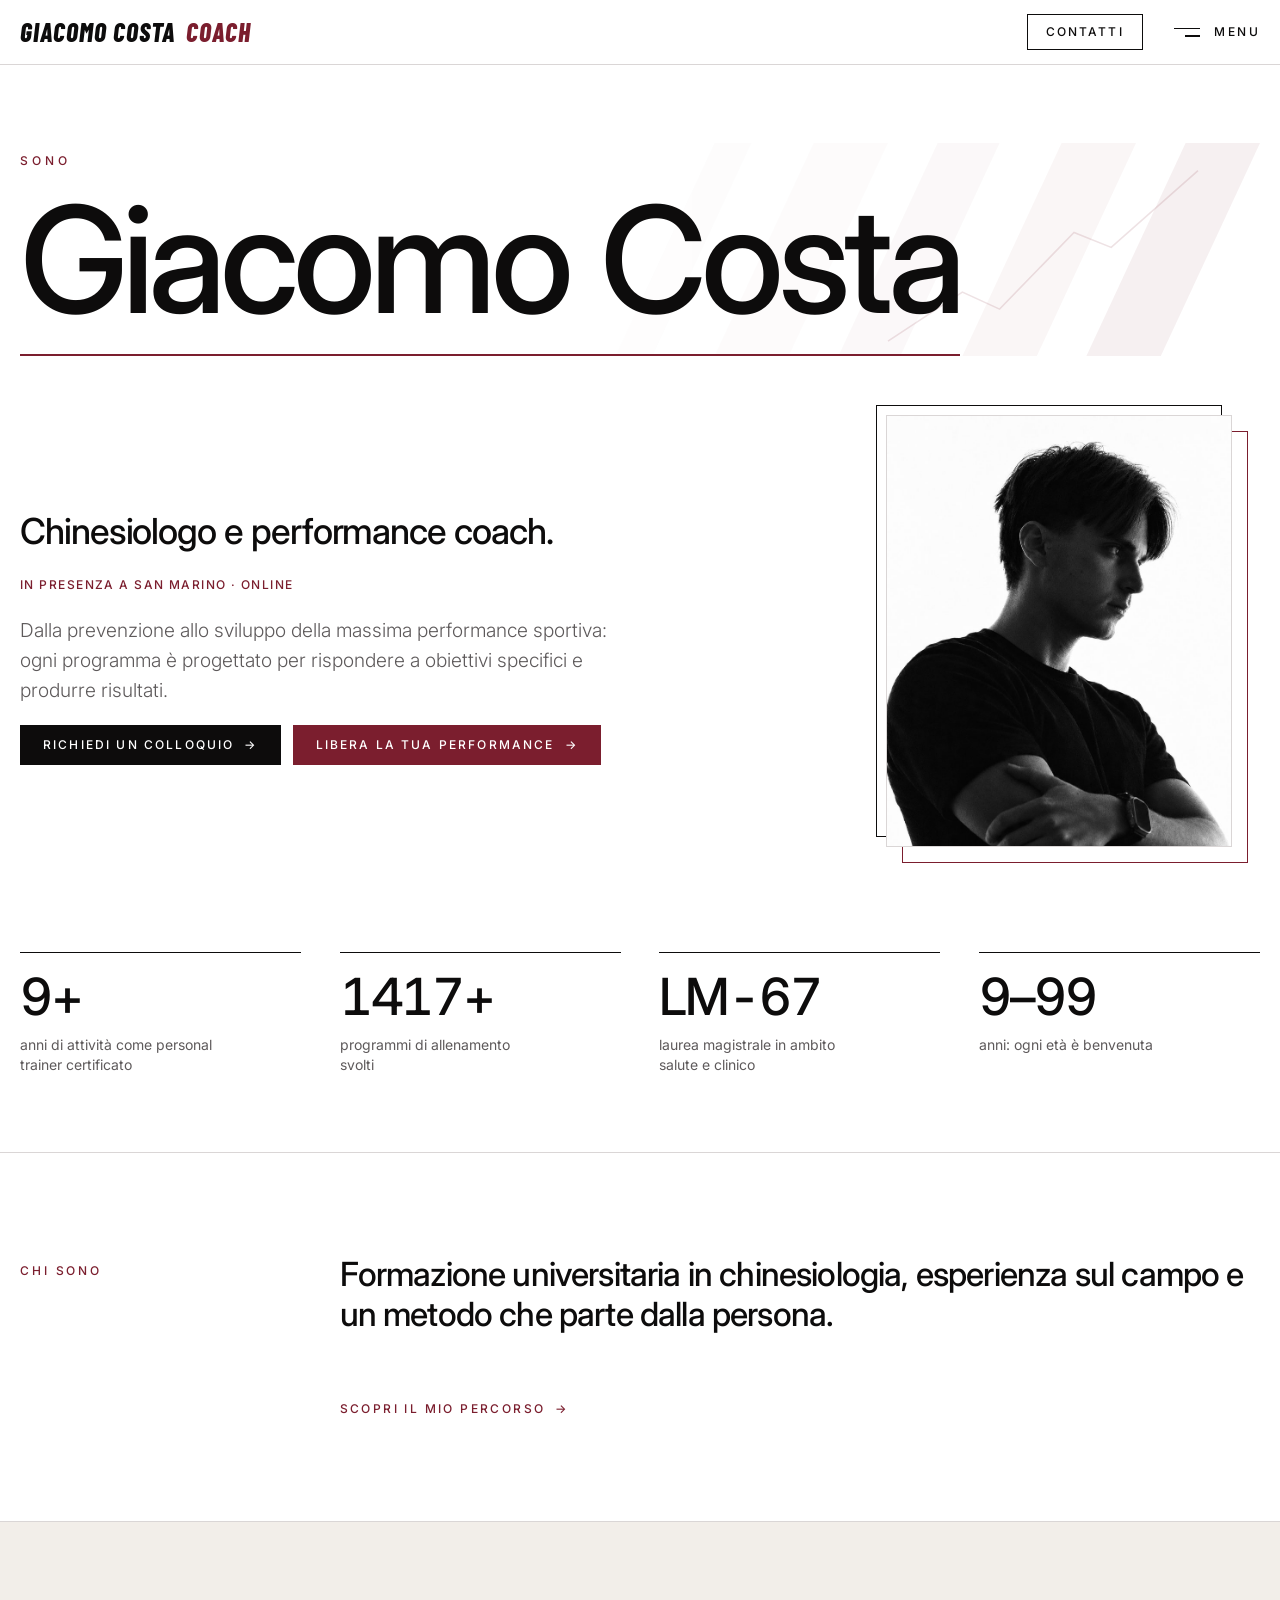
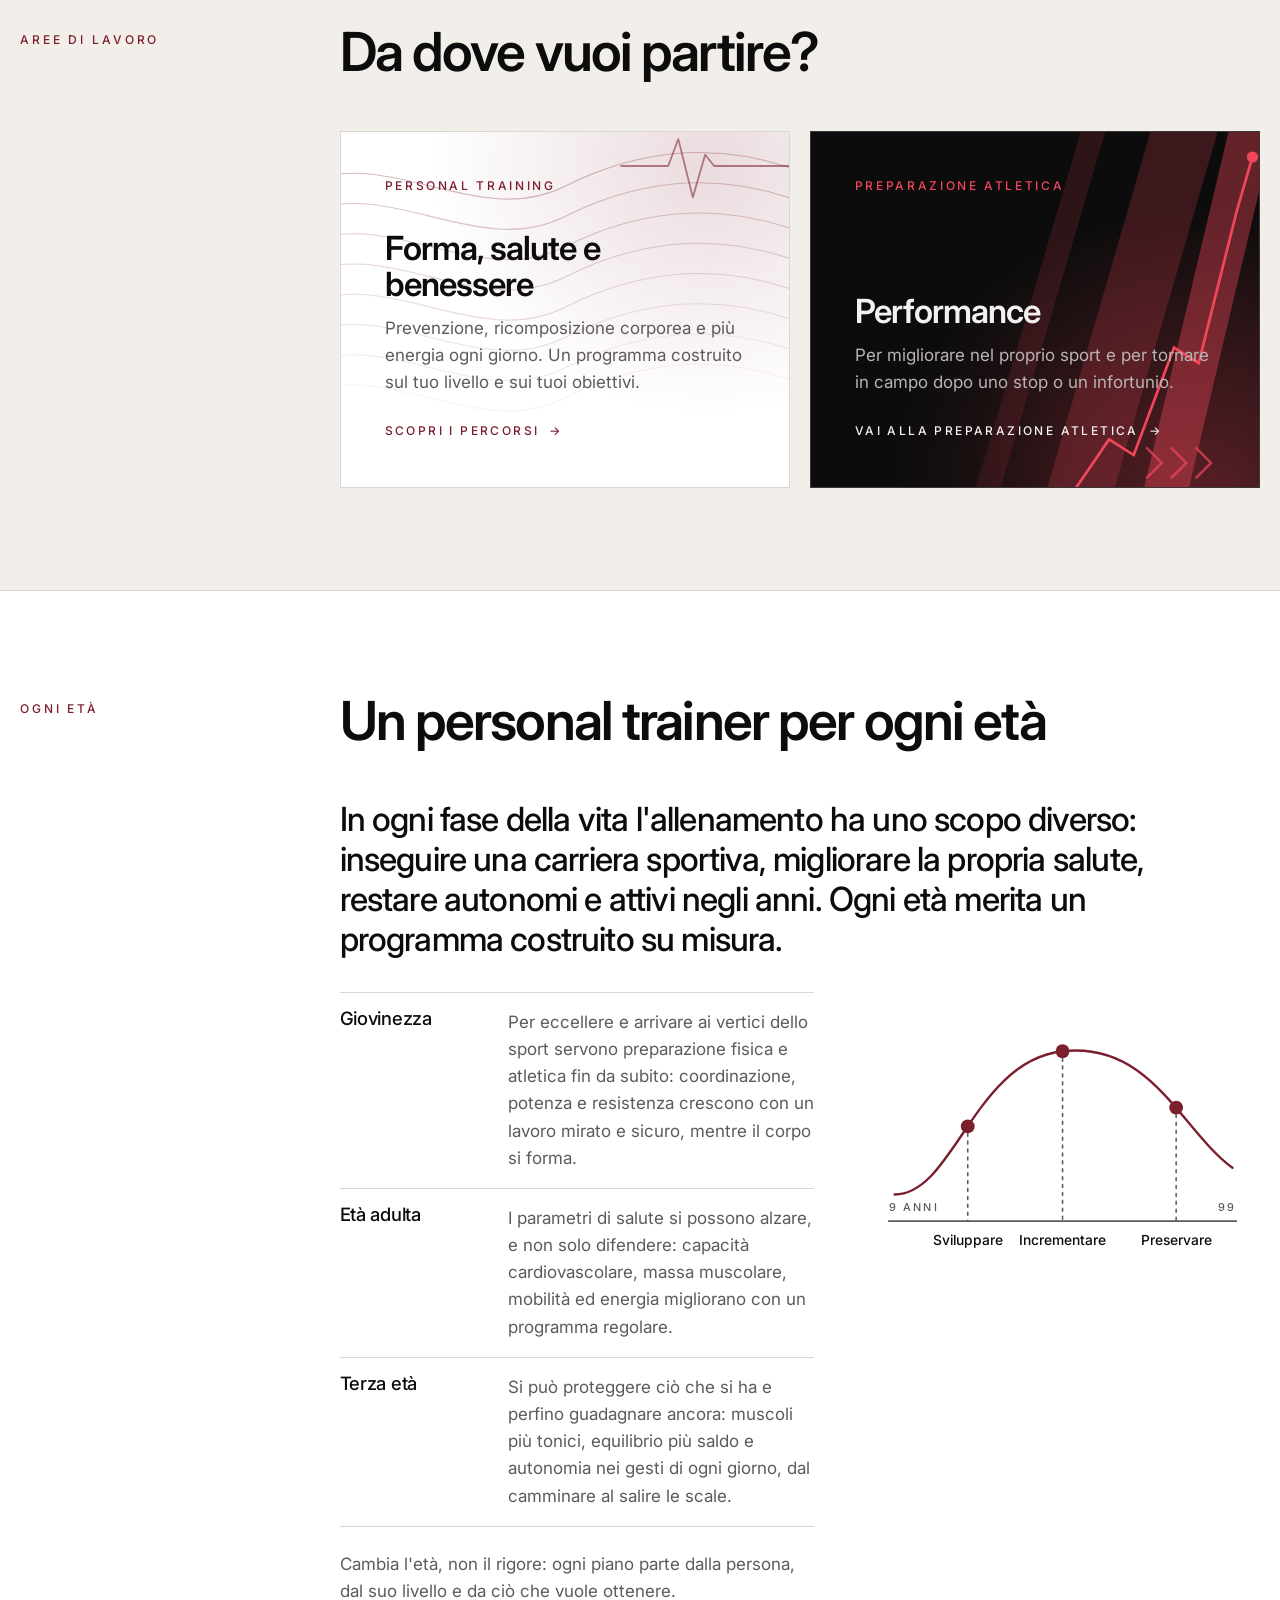
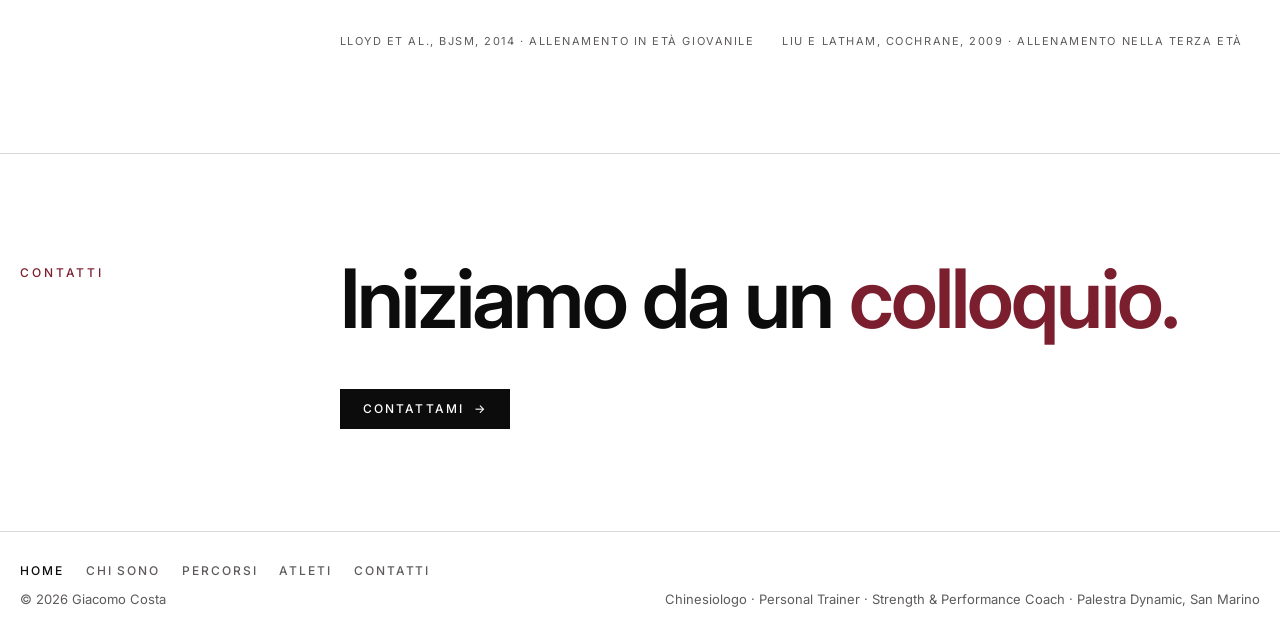
==== commit b4f5e9af: "Add files via upload" ====
--- a/index.html
+++ b/index.html
@@ -146,17 +146,17 @@
         <p class="label">Ogni età</p>
         <div class="body">
           <h2 class="h2">Un personal trainer per ogni età</h2>
-          <p class="mov-lead">Dal ragazzo che punta all'alto livello a chi vuole restare autonomo e in salute a ottant'anni: ogni età ha il suo obiettivo e merita un programma costruito su misura.</p>
+          <p class="mov-lead">In ogni fase della vita l'allenamento ha uno scopo diverso: inseguire una carriera sportiva, migliorare la propria salute, restare autonomi e attivi negli anni. Ogni età merita un programma costruito su misura.</p>
           <div class="mov">
             <div class="mov-txt">
               <ul class="plates">
-                <li><b>Giovani</b><span>Per eccellere e arrivare a competere ad alto livello servono preparazione fisica e atletica fin da subito: coordinazione, potenza e resistenza crescono con un lavoro mirato e sicuro, mentre il corpo si forma.</span></li>
-                <li><b>Adulti</b><span>I parametri di salute si possono alzare, e non solo difendere: capacità cardiovascolare, massa muscolare, mobilità ed energia migliorano con un programma regolare.</span></li>
+                <li><b>Giovinezza</b><span>Per eccellere e arrivare ai vertici dello sport servono preparazione fisica e atletica fin da subito: coordinazione, potenza e resistenza crescono con un lavoro mirato e sicuro, mentre il corpo si forma.</span></li>
+                <li><b>Età adulta</b><span>I parametri di salute si possono alzare, e non solo difendere: capacità cardiovascolare, massa muscolare, mobilità ed energia migliorano con un programma regolare.</span></li>
                 <li><b>Terza età</b><span>Si può proteggere ciò che si ha e perfino guadagnare ancora: muscoli più tonici, equilibrio più saldo e autonomia nei gesti di ogni giorno, dal camminare al salire le scale.</span></li>
               </ul>
               <p>Cambia l'età, non il rigore: ogni piano parte dalla persona, dal suo livello e da ciò che vuole ottenere.</p>
             </div>
-            <figure class="agefig" role="img" aria-label="Arco della vita da 9 a 99 anni: da giovani si sviluppa, da adulti si incrementa, nella terza età si preserva.">
+            <figure class="agefig" role="img" aria-label="Arco della vita da 9 a 99 anni: nella giovinezza si sviluppa, in età adulta si incrementa, nella terza età si preserva.">
               <svg viewBox="0 0 400 270" aria-hidden="true">
                 <path class="il im" d="M24 232H376"/>
                 <path class="il ia dr" pathLength="1" d="M30 205C90 205 110 70 200 60C290 50 320 140 372 178"/>
@@ -173,8 +173,8 @@
             </figure>
           </div>
           <ul class="refs">
-            <li>Lloyd et al., BJSM, 2014 · Allenamento nei giovani</li>
-            <li>Liu e Latham, Cochrane, 2009 · Allenamento negli anziani</li>
+            <li>Lloyd et al., BJSM, 2014 · Allenamento in età giovanile</li>
+            <li>Liu e Latham, Cochrane, 2009 · Allenamento nella terza età</li>
           </ul>
         </div>
       </div>
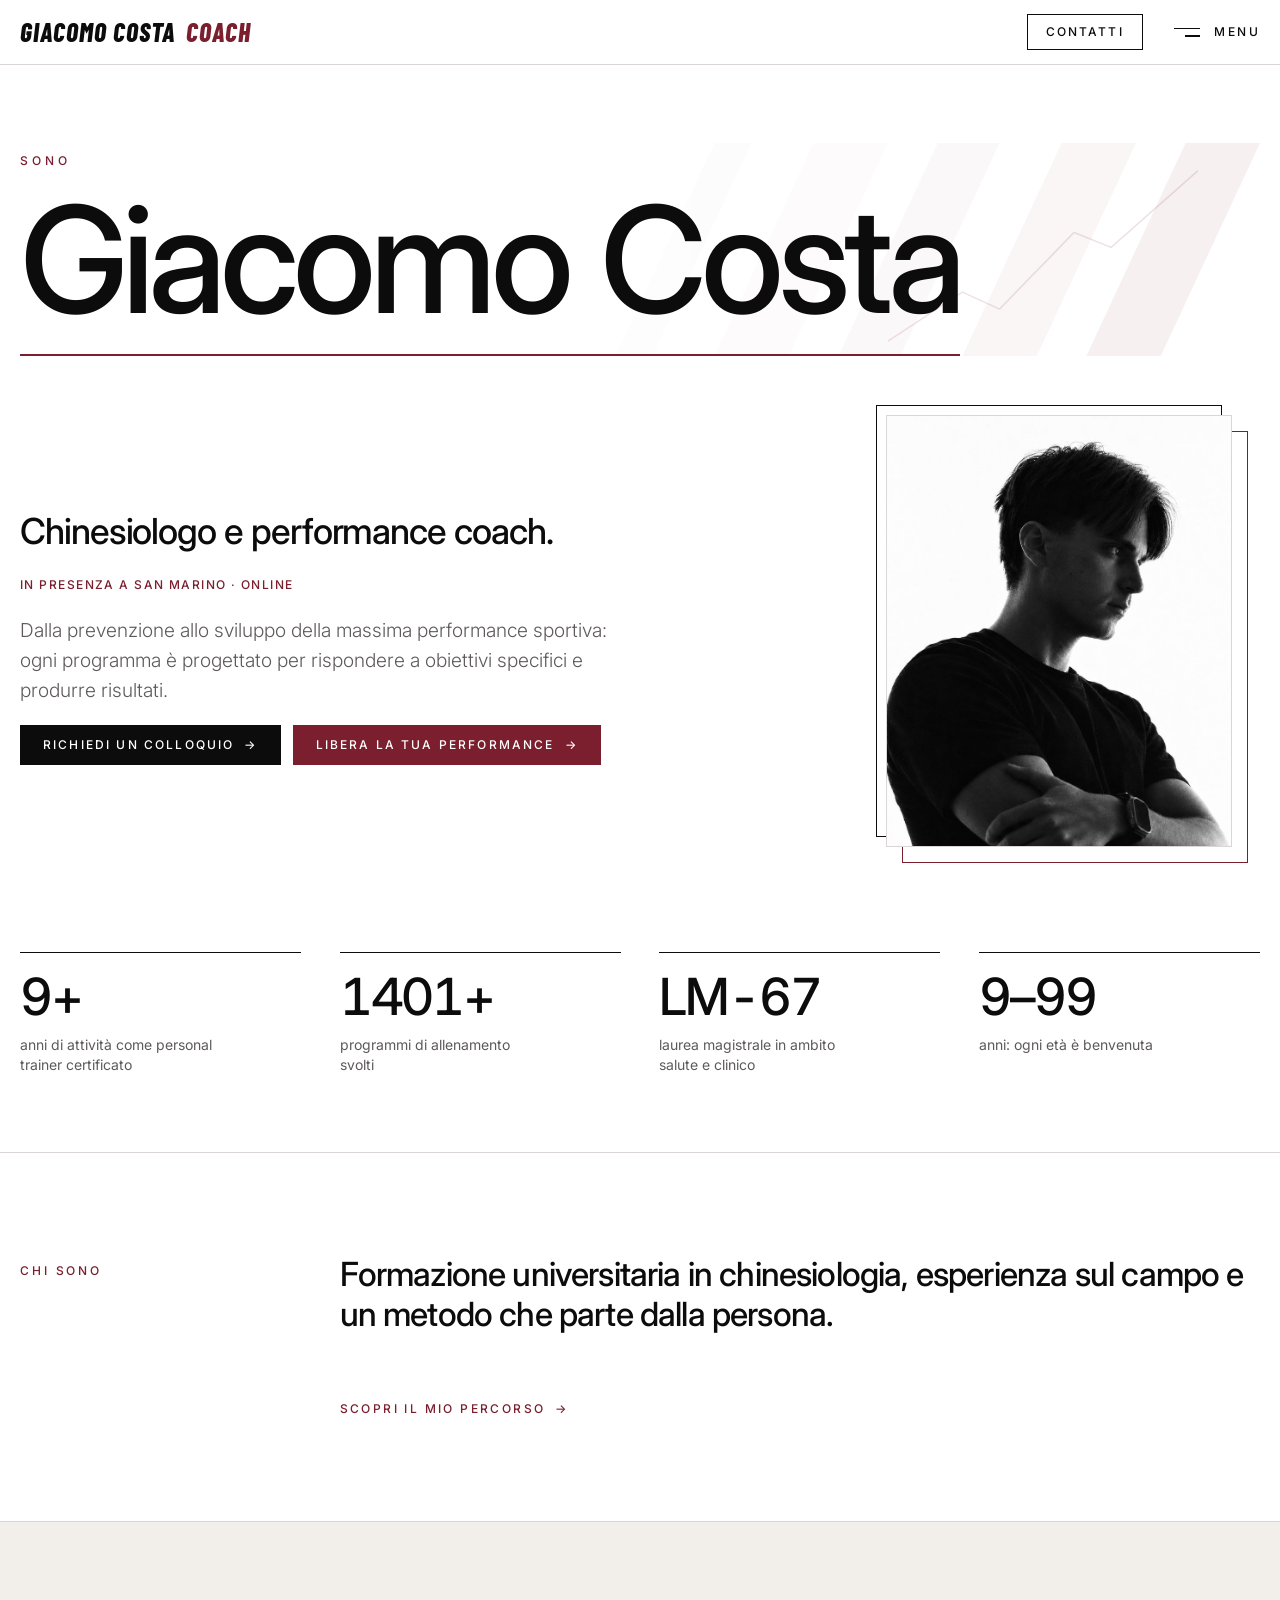
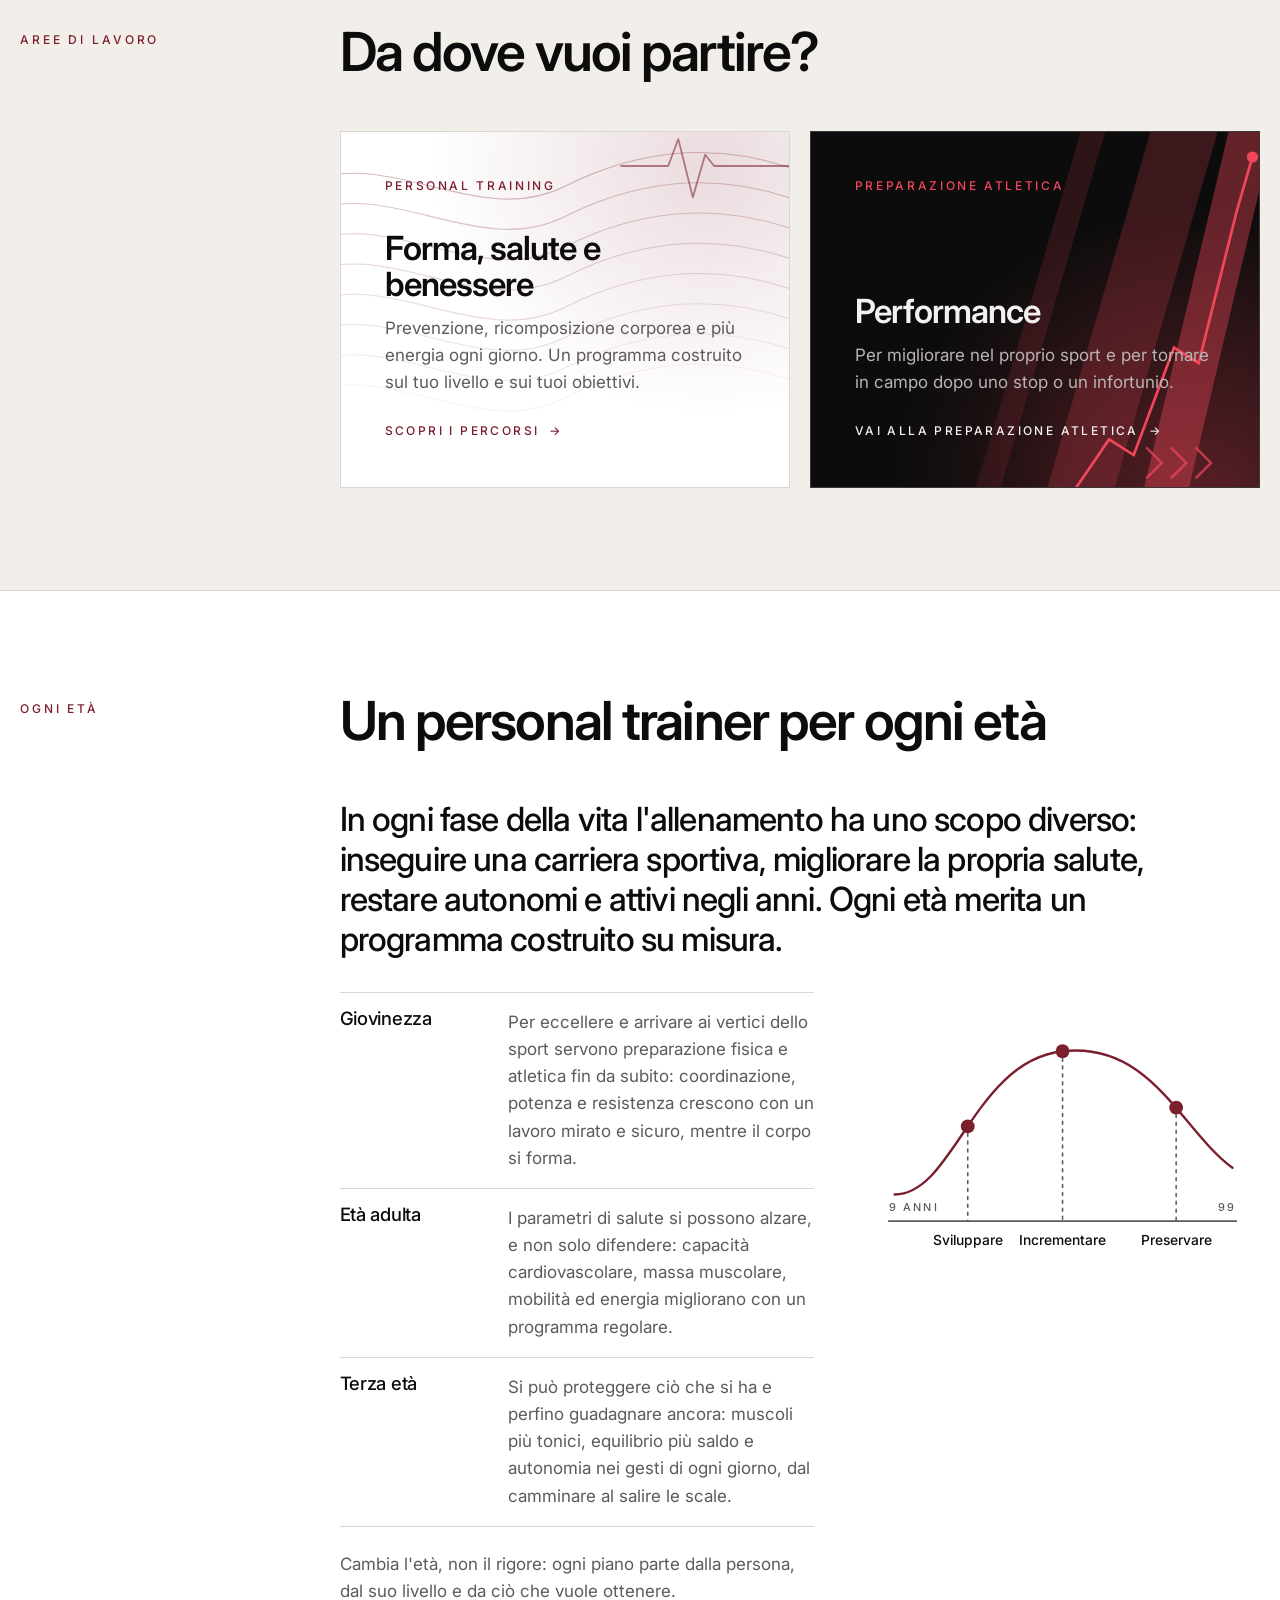
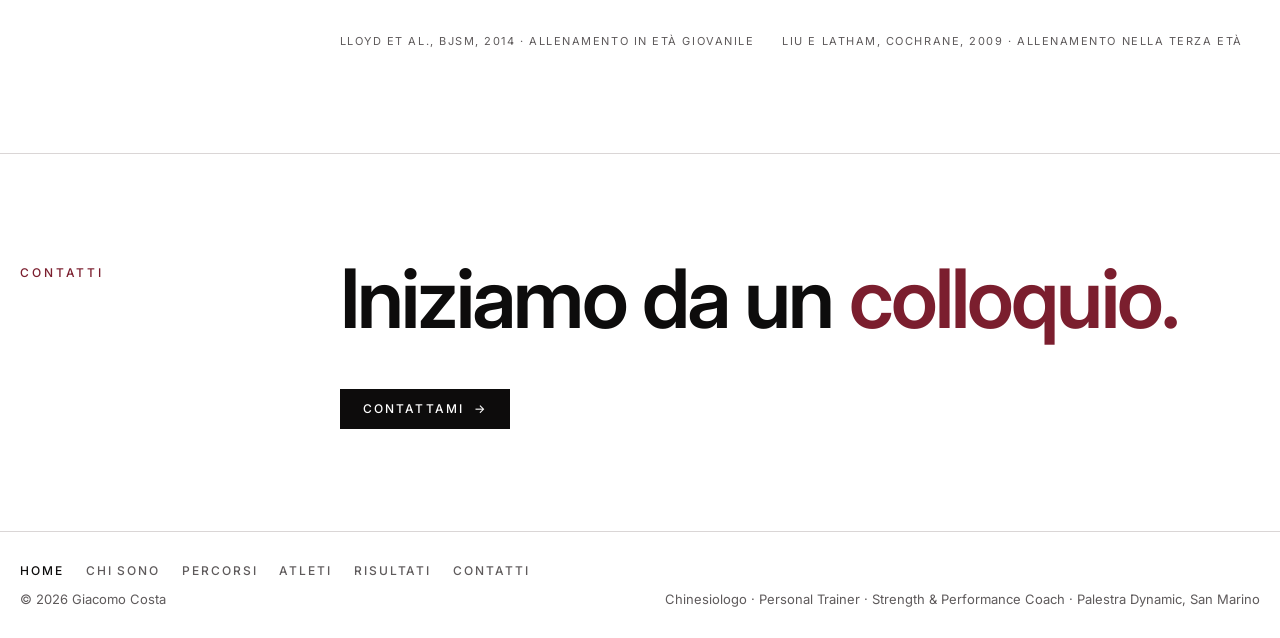
==== commit 1f1cca3c: "Add files via upload" ====
--- a/index.html
+++ b/index.html
@@ -37,7 +37,7 @@
     <a class="mark" href="index.html" aria-label="Giacomo Costa Coach, home">Giacomo Costa <span>Coach</span></a>
     <button class="drawer-close" id="drawer-close" type="button"><span aria-hidden="true"></span>Chiudi</button>
   </div>
-  <nav aria-label="Pagine del sito"><ul><li style="--n:0"><a href="index.html" aria-current="page">Home<small>Inizio</small></a></li><li style="--n:1"><a href="chi-sono.html">Chi sono<small>Profilo e titoli</small></a></li><li style="--n:2"><a href="percorsi.html">Percorsi<small>Obiettivi e metodo</small></a></li><li style="--n:3"><a href="atleti.html">Atleti<small>Performance e rientro</small></a></li><li style="--n:4"><a href="contatti.html">Contatti<small>Scrivimi</small></a></li></ul></nav>
+  <nav aria-label="Pagine del sito"><ul><li style="--n:0"><a href="index.html" aria-current="page">Home<small>Inizio</small></a></li><li style="--n:1"><a href="chi-sono.html">Chi sono<small>Profilo e titoli</small></a></li><li style="--n:2"><a href="percorsi.html">Percorsi<small>Obiettivi e metodo</small></a></li><li style="--n:3"><a href="atleti.html">Atleti<small>Performance e rientro</small></a></li><li style="--n:4"><a href="risultati.html">Risultati<small>Casi seguiti</small></a></li><li style="--n:5"><a href="contatti.html">Contatti<small>Scrivimi</small></a></li></ul></nav>
   <div class="reach">
     <a href="mailto:info@giacomocostacoach.it">info@giacomocostacoach.it</a>
     <a href="https://www.instagram.com/giacomo.costa_/" target="_blank" rel="noopener">@giacomo.costa_</a>
@@ -198,7 +198,7 @@
 </main>
 <footer>
   <div class="wrap">
-    <div class="foot-top"><ul class="flinks"><li><a href="index.html" aria-current="page">Home</a></li><li><a href="chi-sono.html">Chi sono</a></li><li><a href="percorsi.html">Percorsi</a></li><li><a href="atleti.html">Atleti</a></li><li><a href="contatti.html">Contatti</a></li></ul></div>
+    <div class="foot-top"><ul class="flinks"><li><a href="index.html" aria-current="page">Home</a></li><li><a href="chi-sono.html">Chi sono</a></li><li><a href="percorsi.html">Percorsi</a></li><li><a href="atleti.html">Atleti</a></li><li><a href="risultati.html">Risultati</a></li><li><a href="contatti.html">Contatti</a></li></ul></div>
     <div class="foot-bot">
       <span>© 2026 Giacomo Costa</span>
       <span>Chinesiologo · Personal Trainer · Strength &amp; Performance Coach · Palestra Dynamic, San Marino</span>
--- a/style.css
+++ b/style.css
@@ -624,19 +624,15 @@
 .phead-bg .waves{opacity:.9}
 @media (max-width:700px){.phead-bg{opacity:.55}}
 
-/* Chi sono: ritratto di sfondo, sempre scuro su un fondo sempre chiaro (anche nel tema scuro) */
-.phead-photo{position:absolute;z-index:0;pointer-events:none;right:max(-6%,-90px);top:-8%;height:122%;aspect-ratio:1;
- background:radial-gradient(ellipse 62% 60% at 56% 42%,#efece8 0,#e3dfda 55%,rgba(227,223,218,0) 100%);
- -webkit-mask-image:linear-gradient(90deg,transparent 0,#000 50%),linear-gradient(180deg,#000 62%,transparent);
- -webkit-mask-composite:source-in;mask-image:linear-gradient(90deg,transparent 0,#000 50%),linear-gradient(180deg,#000 62%,transparent);mask-composite:intersect}
-.phead-photo img{display:block;width:100%;height:100%;object-fit:cover;filter:grayscale(1) contrast(1.45);mix-blend-mode:multiply;opacity:.88;animation:phIn 1.4s cubic-bezier(.2,.7,.2,1) both}
-@keyframes phIn{from{opacity:0;transform:translateX(30px) scale(1.03)}to{transform:none}}
-@media (max-width:700px){
- .phead.has-bg:has(.phead-photo){padding-bottom:clamp(250px,64vw,300px)}
- .phead-photo{top:auto;bottom:0;right:-4%;height:clamp(250px,66vw,300px);
-  -webkit-mask-image:linear-gradient(90deg,transparent 0,#000 55%),linear-gradient(0deg,#000 55%,transparent);
-  mask-image:linear-gradient(90deg,transparent 0,#000 55%),linear-gradient(0deg,#000 55%,transparent)}
-}
+/* Chi sono: ritratto gigante, molto sfocato e leggero come sfondo */
+.phead-photo{position:absolute;z-index:0;pointer-events:none;top:0;bottom:0;right:0;width:80%;overflow:hidden;
+ -webkit-mask-image:linear-gradient(90deg,transparent 0,#000 48%),linear-gradient(180deg,#000 62%,transparent);-webkit-mask-composite:source-in;
+ mask-image:linear-gradient(90deg,transparent 0,#000 48%),linear-gradient(180deg,#000 62%,transparent);mask-composite:intersect}
+.phead-photo img{display:block;width:100%;height:100%;object-fit:cover;object-position:50% 22%;transform:scale(1.15);filter:grayscale(1) contrast(1.15) blur(9px);mix-blend-mode:multiply;opacity:.2;animation:phIn 1.8s ease both}
+@keyframes phIn{from{opacity:0}}
+@media (prefers-color-scheme:dark){:root:not([data-theme="light"]) .phead-photo img{filter:grayscale(1) invert(1) contrast(1.15) blur(9px);mix-blend-mode:screen;opacity:.2}}
+:root[data-theme="dark"] .phead-photo img{filter:grayscale(1) invert(1) contrast(1.15) blur(9px);mix-blend-mode:screen;opacity:.2}
+@media (max-width:700px){.phead-photo{width:100%;-webkit-mask-image:linear-gradient(180deg,#000 55%,transparent);mask-image:linear-gradient(180deg,#000 55%,transparent)}}
 
 /* Cornice del ritratto: reagisce al passaggio come le altre foto */
 .photo-wrap::before,.photo-wrap::after{transition:inset .5s cubic-bezier(.2,.7,.2,1)}
@@ -662,3 +658,92 @@
 :root[data-theme="dark"] .hero-name::before{background-image:url("data:image/svg+xml,%3Csvg xmlns='http://www.w3.org/2000/svg' viewBox='0 0 1000 200' preserveAspectRatio='none'%3E%3Cg fill='%23F2475A'%3E%3Cpolygon points='560,0 590,0 510,200 480,200' opacity='.017'/%3E%3Cpolygon points='640,0 700,0 620,200 560,200' opacity='.028'/%3E%3Cpolygon points='740,0 790,0 710,200 660,200' opacity='.044'/%3E%3Cpolygon points='840,0 900,0 820,200 760,200' opacity='.066'/%3E%3Cpolygon points='940,0 1000,0 920,200 860,200' opacity='.105'/%3E%3C/g%3E%3Cg fill='none' stroke='%23F2475A' stroke-width='1.6' stroke-linejoin='miter'%3E%3Cpolyline points='700,186 760,140 790,156 850,84 880,98 950,26' vector-effect='non-scaling-stroke' opacity='.151'/%3E%3C/g%3E%3C/svg%3E")}
 @media (max-width:700px){.hero-name::before{inset:-4% 0 0 0;opacity:.8}}
 @media (min-width:901px){body:has(.hero-name) .hero .grid{align-items:center}}
+
+
+.rs-sum{display:grid;grid-template-columns:repeat(3,minmax(0,1fr));gap:clamp(20px,3vw,40px);margin-top:clamp(36px,5vw,64px)}
+.rs-sum a{display:block;border-top:1px solid var(--ink);padding-top:20px;text-decoration:none;color:inherit;min-width:0;transition:border-color .2s}
+.rs-sum a:hover{border-color:var(--accent)}
+.rs-sum small{display:block;font-size:.75rem;letter-spacing:.2em;text-transform:uppercase;color:var(--accent);margin-bottom:14px}
+.rs-sum b{display:block;font:500 clamp(2.4rem,4.4vw,3.6rem)/1 var(--display);letter-spacing:-.04em;margin-bottom:12px;overflow-wrap:anywhere}
+.rs-sum span{color:var(--mute);font-size:.9375rem}
+.rs-meta{display:grid;grid-template-columns:repeat(4,minmax(0,1fr));gap:20px clamp(20px,3vw,40px);margin:0 0 clamp(8px,2vw,24px);padding:20px 0;border-block:1px solid var(--line)}
+.rs-meta.rs3{grid-template-columns:repeat(3,minmax(0,1fr))}
+.rs-meta dt{font-size:.6875rem;letter-spacing:.2em;text-transform:uppercase;color:var(--accent);margin-bottom:8px}
+.rs-meta dd{margin:0;font-size:.9375rem;line-height:1.45}
+.rs-h{margin:clamp(32px,4vw,52px) 0 14px;font:500 .75rem/1.4 var(--sans);letter-spacing:.22em;text-transform:uppercase;color:var(--mute)}
+.rs-fig .rs-h{margin-top:0}
+.rs-plates li{grid-template-columns:12rem minmax(0,1fr)}
+.rk{display:grid;grid-template-columns:repeat(4,minmax(0,1fr));gap:20px clamp(20px,3vw,40px);margin-bottom:clamp(28px,4vw,48px)}
+.rk3{grid-template-columns:repeat(3,minmax(0,1fr))}
+.rk-i{border-top:1px solid var(--ink);padding-top:18px;min-width:0}
+.rk-i b{display:block;font:500 clamp(1.9rem,3.2vw,2.8rem)/1.02 var(--display);letter-spacing:-.035em;color:var(--accent);margin-bottom:10px;overflow-wrap:anywhere}
+.rk-i p{color:var(--mute);font-size:.9375rem;line-height:1.4;max-width:15em}
+.rs-two{display:grid;grid-template-columns:repeat(2,minmax(0,1fr));gap:clamp(16px,3vw,32px);align-items:start}
+.rs-fig{margin:0;min-width:0;background:var(--tint);border:1px solid var(--line);padding:clamp(18px,3vw,32px)}
+.stone .rs-fig{background:var(--paper)}
+.rs-lead{margin:0 0 18px;max-width:46em;color:var(--mute);line-height:1.6}
+.rs-cap{margin-top:16px;color:var(--mute);font-size:.875rem;line-height:1.5}
+.rs-read{margin-top:clamp(24px,3vw,36px);max-width:46em}
+.rs-read b{color:var(--ink);font-weight:500}
+.rs-out{font:500 clamp(1.5rem,2.6vw,2.1rem)/1.15 var(--display);letter-spacing:-.025em}
+.rs-out b{color:var(--accent);font-weight:500}
+.hb-key{display:flex;flex-wrap:wrap;gap:6px 20px;margin-bottom:12px;font-size:.6875rem;letter-spacing:.16em;text-transform:uppercase;color:var(--mute)}
+.hb-key i{display:inline-block;width:18px;height:8px;margin-right:8px}
+.hb-key .k0,.b0 span{background:color-mix(in srgb,var(--mute) 55%,transparent)}
+.hb-key .k1,.b1 span{background:var(--accent)}
+.hb-row{display:grid;grid-template-columns:7.5rem minmax(0,1fr);gap:4px 14px;align-items:center;padding:9px 0;border-top:1px solid var(--line)}
+.hb-l{font-size:.875rem}
+.hb-t{display:grid;gap:4px;min-width:0}
+.hb-bar{display:flex;align-items:center;gap:8px;height:14px}
+.hb-bar span{display:block;height:100%;width:var(--w);flex:none;transform-origin:left}
+.hb-bar b{font:500 .75rem/1 var(--sans);font-variant-numeric:tabular-nums;white-space:nowrap}
+.cols3,.cols3-l{display:grid;grid-template-columns:repeat(3,minmax(0,1fr));gap:clamp(10px,3vw,28px)}
+.cols3{height:clamp(220px,30vw,280px);align-items:end;border-bottom:1px solid var(--ink)}
+.cols3-l{margin-top:10px;font-size:.6875rem;letter-spacing:.16em;text-transform:uppercase;color:var(--mute);text-align:center}
+.cl{position:relative;height:100%}
+.cl span{position:absolute;left:0;right:0;bottom:0;height:var(--h);background:color-mix(in srgb,var(--mute) 55%,transparent);transform-origin:bottom}
+.cl:last-child span{background:var(--accent)}
+.cl b{position:absolute;left:0;right:0;bottom:calc(var(--h) + 8px);text-align:center;font:500 1.5rem/1 var(--display);letter-spacing:-.03em;font-variant-numeric:tabular-nums}
+.cl em{position:absolute;left:0;right:0;bottom:calc(var(--h) + 38px);text-align:center;font:500 .75rem/1 var(--sans);font-style:normal;letter-spacing:.08em;color:var(--accent)}
+.rt-wrap{overflow-x:auto}
+.rt{width:100%;border-collapse:collapse;font-size:.875rem;font-variant-numeric:tabular-nums}
+.rt th,.rt td{padding:9px 8px;text-align:right;border-top:1px solid var(--line);font-weight:400}
+.rt thead th{white-space:nowrap;border-top:0;border-bottom:1px solid var(--ink);font-size:.6875rem;letter-spacing:.14em;text-transform:uppercase;color:var(--mute);font-weight:500}
+.rt th:first-child,.rt tbody th{text-align:left;padding-left:0}
+.rt tbody th{font-weight:400}
+.rt .dl{color:var(--accent);font-weight:500}
+.rb-art{position:absolute;z-index:0;right:clamp(16px,5vw,80px);top:50%;width:clamp(220px,27vw,360px);aspect-ratio:1;height:auto;transform:translateY(-50%);pointer-events:none}
+.rb-ticks{fill:none;stroke:var(--mute);stroke-width:1.4;stroke-linecap:round;opacity:.45;transform-box:view-box;transform-origin:50% 50%;animation:rb-spin 90s linear infinite}
+.rb-rings{transform-box:view-box;transform-origin:50% 50%;transform:rotate(-90deg)}
+.rb-trk{fill:none;stroke:var(--line);stroke-width:16;opacity:.8}
+.rb-arc{fill:none;stroke-width:16;stroke-linecap:round;stroke-dasharray:var(--p) 1;animation:rb-fill 1.8s cubic-bezier(.3,.6,.2,1) both}
+.rb-arc.a1{stroke:var(--accent)}
+.rb-arc.a2{stroke:var(--ink);opacity:.85;animation-delay:.25s}
+.rb-arc.a3{stroke:color-mix(in srgb,var(--accent) 45%,transparent);animation-delay:.5s}
+.rb-check{fill:none;stroke:var(--accent);stroke-width:13;stroke-linecap:round;stroke-linejoin:round;stroke-dasharray:1;stroke-dashoffset:0;animation:rb-draw .9s 1.5s cubic-bezier(.5,0,.2,1) both}
+@keyframes rb-fill{from{stroke-dasharray:.001 1}}
+@keyframes rb-draw{from{stroke-dashoffset:1}to{stroke-dashoffset:0}}
+@keyframes rb-spin{to{transform:rotate(360deg)}}
+@media (max-width:900px){.rb-art{top:auto;bottom:30px;right:50%;transform:translateX(50%);width:190px}.phead.has-bg:has(.rb-art){padding-bottom:260px}}
+/* separazione dei tre casi */
+.rs-case{position:relative;overflow:hidden;isolation:isolate}
+.rs-case>.wrap{position:relative;z-index:1}
+.rs-case::before{content:attr(data-n);position:absolute;z-index:0;left:clamp(16px,2vw,32px);top:calc(clamp(56px,8vw,120px) + 70px);font:500 clamp(6rem,13vw,11rem)/.8 var(--display);letter-spacing:-.06em;color:transparent;-webkit-text-stroke:1.5px color-mix(in srgb,var(--accent) 38%,transparent);pointer-events:none}
+.rs-case::after{content:"";position:absolute;z-index:0;pointer-events:none}
+.rs-c1::after{left:0;right:0;top:0;height:30px;background:repeating-linear-gradient(90deg,color-mix(in srgb,var(--ink) 55%,transparent) 0 1px,transparent 1px 50px) top/100% 18px no-repeat,repeating-linear-gradient(90deg,color-mix(in srgb,var(--ink) 40%,transparent) 0 1px,transparent 1px 10px) top/100% 9px no-repeat;opacity:.6}
+.rs-c2{--paper:#171314;--ink:#F4F1F1;--mute:#B9B3B4;--line:#3A3536;--tint:#1C1718;--accent:#F2475A;color:var(--ink);background:radial-gradient(640px circle at 88% 0%,rgba(242,71,90,.24),transparent 62%),#0D0C0C}
+.rs-c2::after{top:0;right:0;width:min(48%,620px);height:220px;background:repeating-linear-gradient(115deg,rgba(242,71,90,.34) 0 3px,transparent 3px 28px);-webkit-mask-image:linear-gradient(200deg,#000,transparent 72%);mask-image:linear-gradient(200deg,#000,transparent 72%)}
+.rs-c3{background:color-mix(in srgb,var(--accent) 6%,var(--paper))}
+.rs-c3 .rs-fig{background:var(--paper)}
+.rs-c3::after{left:0;right:0;top:0;height:100px;background:var(--accent);opacity:.5;-webkit-mask:url("data:image/svg+xml,%3Csvg xmlns='http://www.w3.org/2000/svg' viewBox='0 0 1200 100' preserveAspectRatio='none'%3E%3Cg fill='none' stroke='%23000' stroke-width='1.6'%3E%3Cpath d='M0 30 C180 0 320 62 520 32 S880 4 1200 36' opacity='.9'/%3E%3Cpath d='M0 48 C180 18 320 80 520 50 S880 22 1200 54' opacity='.6'/%3E%3Cpath d='M0 66 C180 36 320 98 520 68 S880 40 1200 72' opacity='.35'/%3E%3C/g%3E%3C/svg%3E") center/100% 100% no-repeat;mask:url("data:image/svg+xml,%3Csvg xmlns='http://www.w3.org/2000/svg' viewBox='0 0 1200 100' preserveAspectRatio='none'%3E%3Cg fill='none' stroke='%23000' stroke-width='1.6'%3E%3Cpath d='M0 30 C180 0 320 62 520 32 S880 4 1200 36' opacity='.9'/%3E%3Cpath d='M0 48 C180 18 320 80 520 50 S880 22 1200 54' opacity='.6'/%3E%3Cpath d='M0 66 C180 36 320 98 520 68 S880 40 1200 72' opacity='.35'/%3E%3C/g%3E%3C/svg%3E") center/100% 100% no-repeat}
+@media (max-width:900px){.rs-case::before{left:auto;right:16px;top:8px;font-size:3.4rem}}
+@keyframes rs-rise{from{transform:scaleY(0)}to{transform:none}}
+@supports (animation-timeline: view()){
+  .hb-bar span{animation:draw linear both;animation-timeline:view();animation-range:entry 10% entry 85%}
+  .cl span{animation:rs-rise linear both;animation-timeline:view();animation-range:entry 10% entry 85%}
+  .rk-i,.rs-fig,.rs-sum a,.rs-meta,.rs-read{animation:enter linear both;animation-timeline:view();animation-range:entry 5% entry 65%}
+}
+@media (max-width:1000px){.rs-meta,.rs-meta.rs3,.rk,.rk3{grid-template-columns:repeat(2,minmax(0,1fr))}.rs-two{grid-template-columns:1fr}}
+@media (max-width:700px){.rs-sum{grid-template-columns:1fr}}
+@media (max-width:480px){.rs-plates li{grid-template-columns:1fr}.rs-meta,.rs-meta.rs3{grid-template-columns:1fr}.hb-row{grid-template-columns:1fr}.rk-i b{font-size:1.7rem}}
+@media (prefers-reduced-motion:reduce){.rb-ticks,.rb-arc,.rb-check{animation:none!important}.hb-bar span,.cl span,.rk-i,.rs-fig,.rs-sum a,.rs-meta,.rs-read{animation:none!important}}
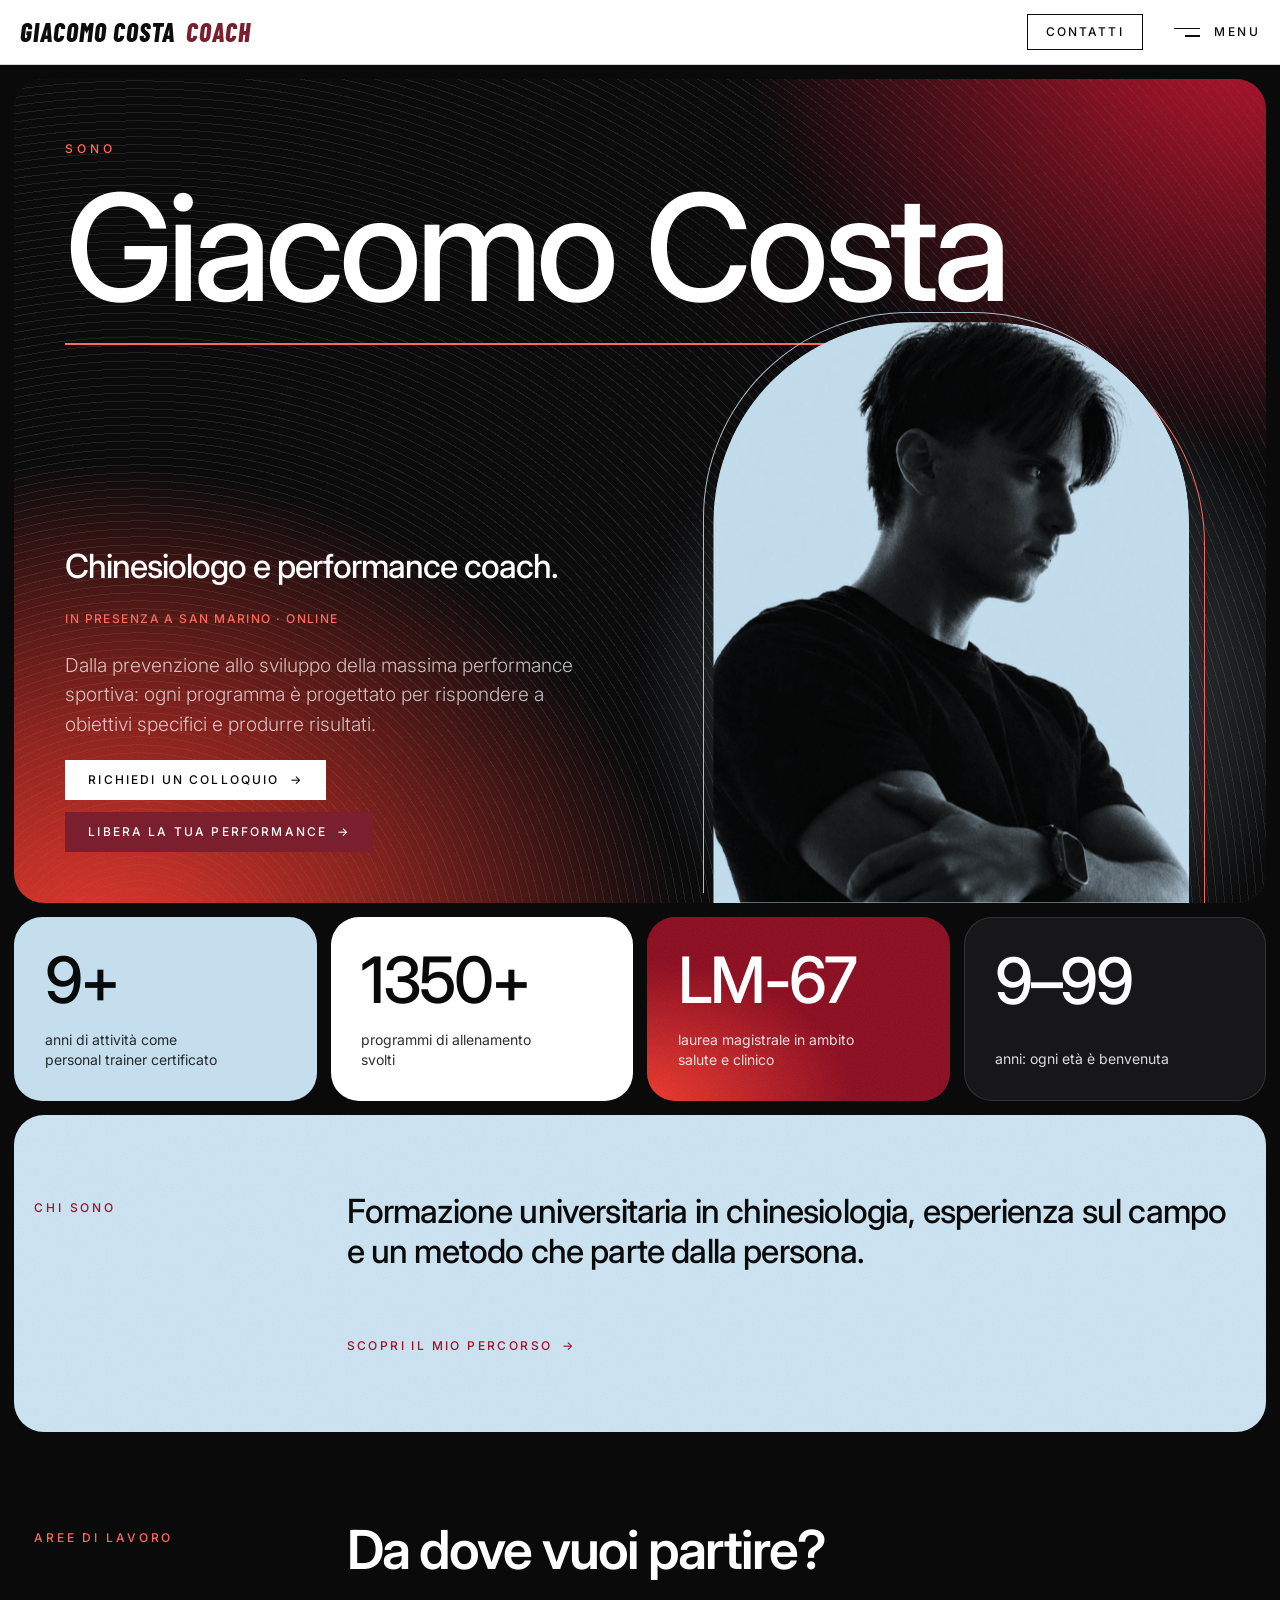
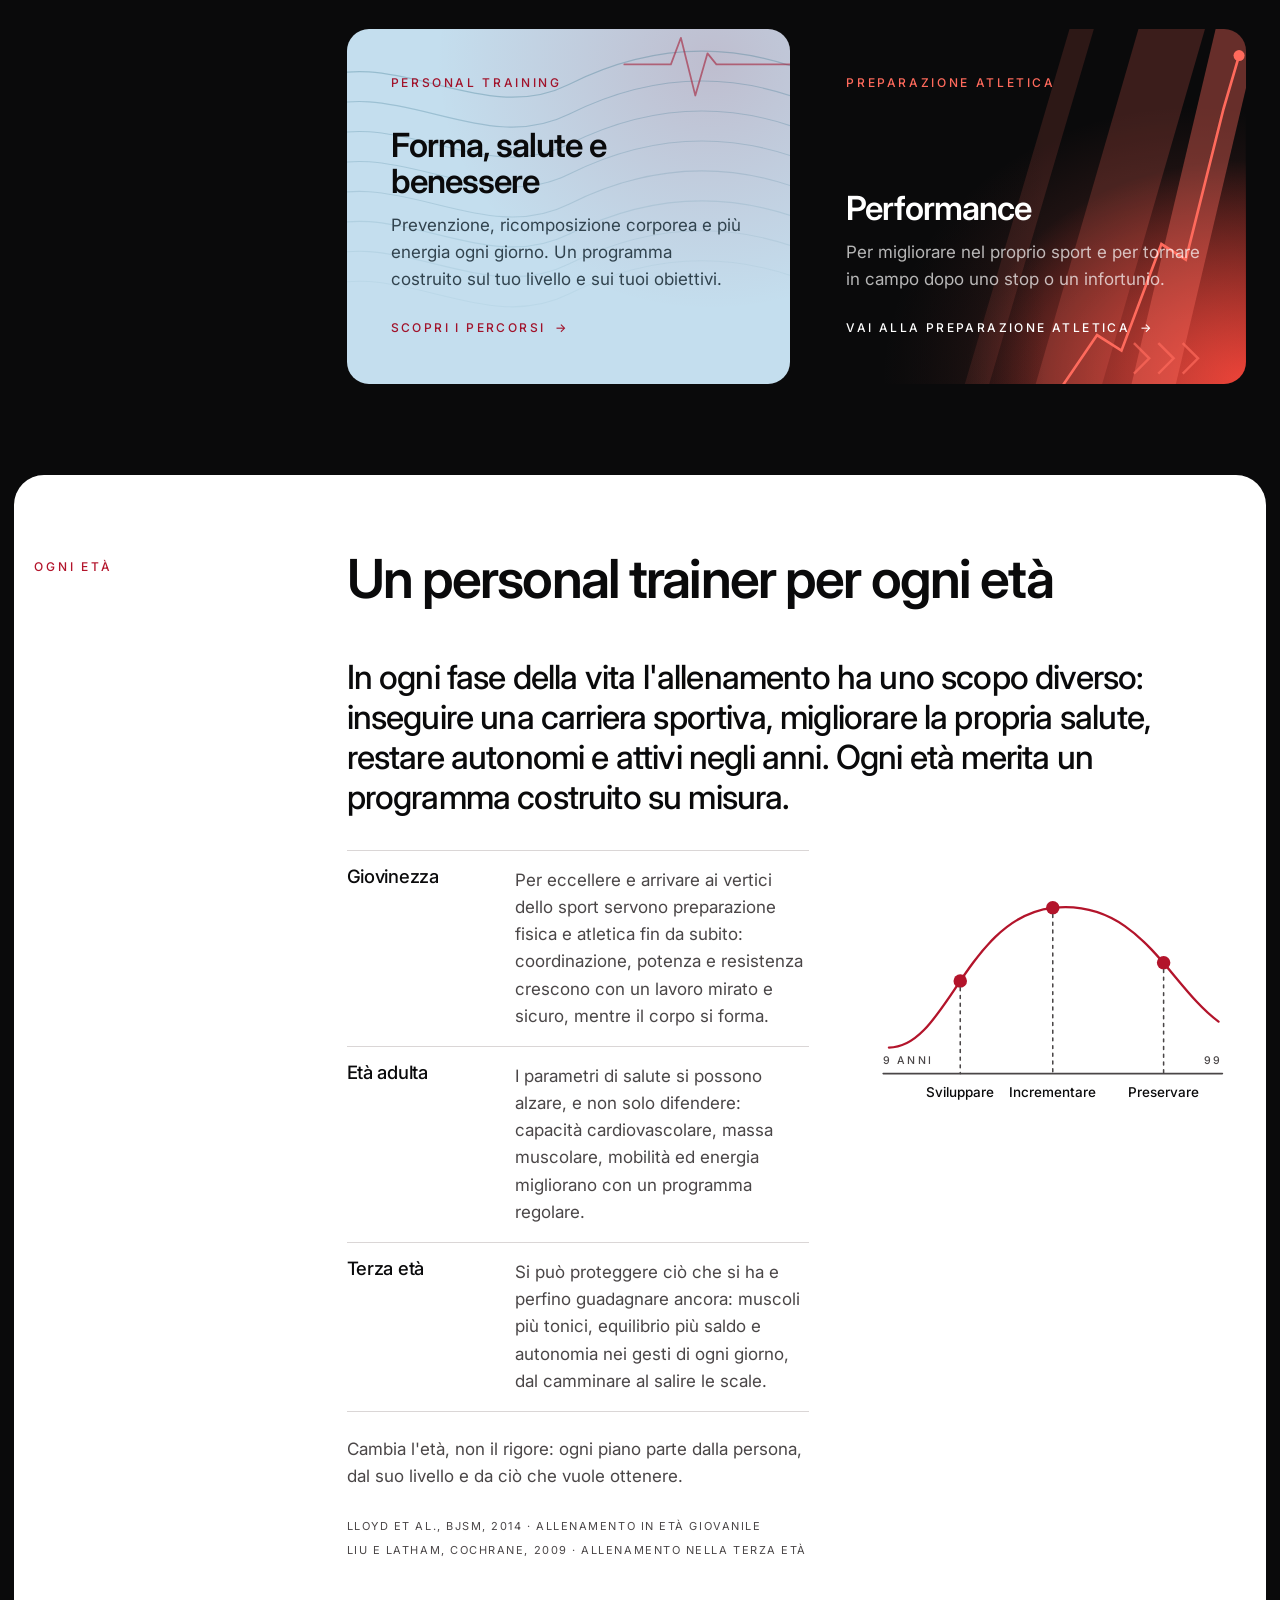
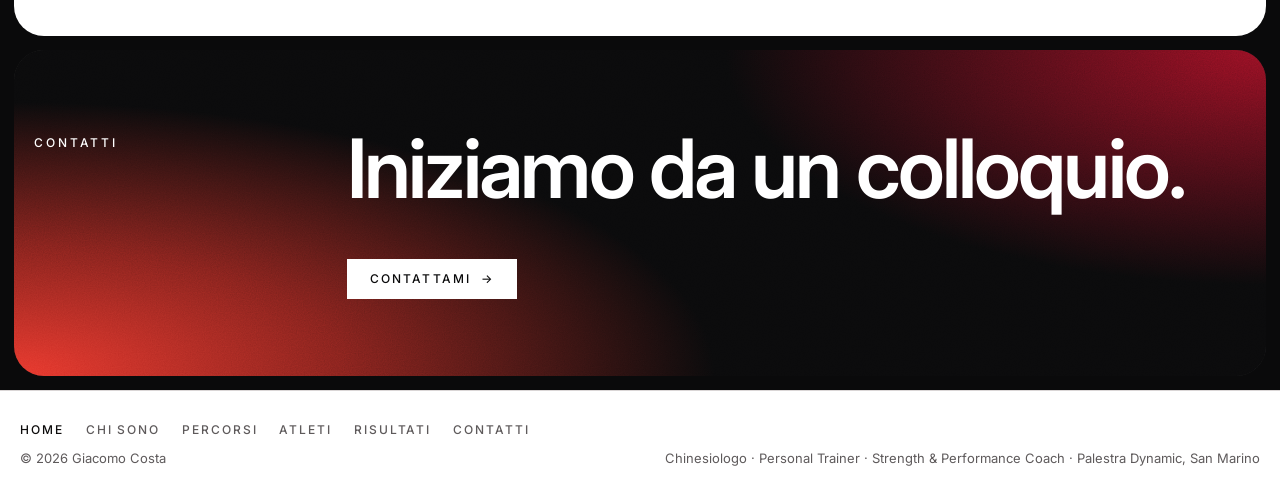
==== commit 33e22c7a: "Add files via upload" ====
--- a/index.html
+++ b/index.html
@@ -11,6 +11,13 @@
 <meta property="og:type" content="website">
 <meta property="og:locale" content="it_IT">
 <meta property="og:site_name" content="Giacomo Costa Coach">
+<meta property="og:image" content="https://giacomocostacoach.it/assets/og.jpg">
+<meta property="og:image:type" content="image/jpeg">
+<meta property="og:image:width" content="1200">
+<meta property="og:image:height" content="630">
+<meta property="og:image:alt" content="Giacomo Costa, chinesiologo e performance coach, durante uno squat con il bilanciere">
+<meta name="twitter:card" content="summary_large_image">
+<meta name="twitter:image" content="https://giacomocostacoach.it/assets/og.jpg">
 <meta property="og:url" content="https://giacomocostacoach.it/">
 <link rel="canonical" href="https://giacomocostacoach.it/">
 <script type="application/ld+json">{"@context":"https://schema.org","@type":"Person","name":"Giacomo Costa","url":"https://giacomocostacoach.it/","jobTitle":"Chinesiologo, personal trainer e performance coach","email":"info@giacomocostacoach.it","sameAs":["https://www.instagram.com/giacomo.costa_/"],"worksFor":{"@type":"ExerciseGym","name":"Palestra Dynamic srl (Dynamic Fitness Center)","address":{"@type":"PostalAddress","addressCountry":"SM"}}}</script>
@@ -43,7 +50,7 @@
     <a href="https://www.instagram.com/giacomo.costa_/" target="_blank" rel="noopener">@giacomo.costa_</a>
   </div>
 </aside>
-<main id="top" class="sport">
+<main id="top" class="sport hm">
   <section class="hero">
     <div class="wrap">
       <h1 class="hero-name"><span class="sono">Sono</span><span class="nm">Giacomo Costa</span></h1>
--- a/style.css
+++ b/style.css
@@ -747,3 +747,116 @@
 @media (max-width:700px){.rs-sum{grid-template-columns:1fr}}
 @media (max-width:480px){.rs-plates li{grid-template-columns:1fr}.rs-meta,.rs-meta.rs3{grid-template-columns:1fr}.hb-row{grid-template-columns:1fr}.rk-i b{font-size:1.7rem}}
 @media (prefers-reduced-motion:reduce){.rb-ticks,.rb-arc,.rb-check{animation:none!important}.hb-bar span,.cl span,.rk-i,.rs-fig,.rs-sum a,.rs-meta,.rs-read{animation:none!important}}
+
+
+/* ---- prova 3: tutto il sito in stile "board" (tasselli alternati a sezioni aperte) ---- */
+.hm{--bl:#C4DEEE;--rd:#E8352B;--blk:#0A0A0B;
+ --grain:url("data:image/svg+xml;utf8,<svg xmlns='http://www.w3.org/2000/svg' width='240' height='240'><filter id='n'><feTurbulence type='fractalNoise' baseFrequency='.85' numOctaves='2' stitchTiles='stitch'/><feColorMatrix values='0 0 0 0 1 0 0 0 0 1 0 0 0 0 1 0 0 0 .6 0'/></filter><rect width='100%25' height='100%25' filter='url(%23n)'/></svg>");
+ background:var(--blk);padding:clamp(8px,1.2vw,14px);display:grid;gap:clamp(8px,1.2vw,14px)}
+.hm>section{margin:0;border:0;position:relative;overflow:hidden;isolation:isolate;border-radius:clamp(18px,2.4vw,30px)}
+.hm>section.sec{padding-block:clamp(44px,6vw,92px)}
+.hm>section>.wrap{position:relative;z-index:2}
+/* palette */
+.hm>section:nth-of-type(1),.hm>section:nth-of-type(2n+3),.hm>section:has(.cta-row){--paper:#0A0A0B;--ink:#FFFFFF;--mute:rgba(255,255,255,.72);--line:rgba(255,255,255,.2);--accent:#FF6A5C;--tint:#17171A;--stone:#141416;--band:#0A0A0B;--on-band:#fff;--on-band-mute:rgba(255,255,255,.7);--band-line:rgba(255,255,255,.2);--accent-band:#FF6A5C;color:#fff}
+.hm>section:nth-of-type(4n+2){--paper:var(--bl);--ink:#0A0A0B;--mute:#31434E;--line:rgba(10,10,11,.22);--accent:#A1122A;--tint:#D8EAF5;--stone:var(--bl);color:#0A0A0B;background:var(--bl)}
+.hm>section:nth-of-type(4n){--paper:#FFFFFF;--ink:#0A0A0B;--mute:#4A4647;--line:#DAD6D6;--accent:#B3142B;--tint:#F3F2F2;--stone:#fff;color:#0A0A0B;background:#fff}
+/* sezioni "aperte": niente tassello, restano sul nero */
+.hm>section:nth-of-type(2n+3){background:transparent;border-radius:0}
+.hm>section:nth-of-type(1){background:radial-gradient(70% 90% at 6% 108%,var(--rd) 0,rgba(232,53,43,0) 68%),radial-gradient(60% 80% at 100% -10%,#B3142B 0,rgba(179,20,43,0) 70%),repeating-radial-gradient(circle at 10% 110%,rgba(255,255,255,.08) 0 1px,transparent 1px 8px),#0A0A0B}
+.hm>section:has(.cta-row){background:radial-gradient(80% 120% at 0% 100%,var(--rd) 0,rgba(232,53,43,0) 70%),radial-gradient(60% 100% at 100% 0%,#8E0F22 0,transparent 72%),#0A0A0B;border-radius:clamp(18px,2.4vw,30px)}
+.hm>section:nth-of-type(1)::after,.hm>section:nth-of-type(4n+2)::after,.hm>section:has(.cta-row)::after{content:"";position:absolute;inset:0;z-index:1;pointer-events:none;background:var(--grain);mix-blend-mode:overlay;opacity:.38}
+.hm>section:has(.cta-row) .big em{color:#fff;text-decoration:underline;text-decoration-thickness:.06em;text-underline-offset:.12em}
+.hm>section:has(.cta-row) .btn.solid{background:#fff;color:#0A0A0B;border-color:#fff}
+/* schede */
+.hm .pane.a,.hm .stone .pane.a{background:var(--bl);--ink:#0A0A0B;--mute:#31434E;--accent:#A1122A;color:#0A0A0B;border:0;border-radius:22px}
+.hm .pane.a .pane-bg .w{stroke:#2D6D86}
+.hm .pane.a .go{color:#A1122A}
+.hm .pane.dark{background:radial-gradient(90% 90% at 100% 100%,#E8352B 0,rgba(232,53,43,0) 70%),#0A0A0B;border:0;border-radius:22px}
+.hm .pane{overflow:hidden}
+/* ledger della Home */
+.hm>.wrap{padding:0;max-width:none}
+.hm>.wrap .ledger{gap:clamp(8px,1.2vw,14px);padding:0}
+.hm .ledger>div{padding:clamp(20px,2.4vw,32px);border-radius:clamp(18px,2.4vw,28px);min-height:170px;display:flex;flex-direction:column;justify-content:space-between;overflow:hidden;isolation:isolate}
+.hm .ledger>div::before{display:none}
+.hm .ledger b{font:500 clamp(2.6rem,5vw,4.4rem)/1 var(--display);letter-spacing:-.04em;margin-bottom:18px}
+.hm .ledger span{max-width:20ch;color:inherit;opacity:.85}
+.hm .ledger>div:nth-child(1){background:var(--bl);color:#0A0A0B}
+.hm .ledger>div:nth-child(2){background:#fff;color:#0A0A0B}
+.hm .ledger>div:nth-child(3){background:radial-gradient(90% 100% at 0% 100%,var(--rd) 0,rgba(232,53,43,0) 75%),#7C0F20;color:#fff}
+.hm .ledger>div:nth-child(4){background:#17171A;color:#fff;border:1px solid rgba(255,255,255,.12)}
+.hm .ledger>div:nth-child(3)::after{content:"";position:absolute;inset:0;z-index:-1;background:var(--grain);mix-blend-mode:overlay;opacity:.45}
+@media (max-width:900px){.hm .ledger>div{min-height:130px}}
+.hm .hero .hero-name .nm{color:#fff}
+/* foto: ritratto sul riquadro azzurro, con la cornice dinamica come prima */
+.hm .slot.portrait{background:var(--bl);border:0;border-radius:24px;overflow:hidden;box-shadow:0 30px 60px -30px rgba(0,0,0,.7)}
+.hm .slot.portrait img{mix-blend-mode:multiply}
+.hm .photo-wrap::before,.hm .photo-wrap::after{border-radius:28px}
+.hm .armphoto img{mix-blend-mode:normal!important;border:0;background:#fff;border-radius:16px}
+.hm .frame-wrap::before,.hm .frame-wrap::after{border-radius:18px}
+.hm .sq-fig img,.hm .sq-fig{border-radius:16px}
+/* Chi sono: ritratto sfocato adattato al fondo scuro */
+.hm .phead-photo img{filter:grayscale(1) invert(1) contrast(1.15) blur(9px);mix-blend-mode:screen;opacity:.2}
+.hm>section.sec:has(.cta-row){--paper:#0A0A0B;--ink:#fff;--mute:rgba(255,255,255,.78);--line:rgba(255,255,255,.25);--accent:#fff;color:#fff;background:radial-gradient(80% 120% at 0% 100%,var(--rd) 0,rgba(232,53,43,0) 70%),radial-gradient(60% 100% at 100% 0%,#8E0F22 0,transparent 72%),#0A0A0B;border-radius:clamp(18px,2.4vw,30px)}
+.hm>section.sec:has(.cta-row) .big,.hm>section.sec:has(.cta-row) .note{color:#fff}
+.hm .slot.portrait{border-radius:24px;overflow:hidden;isolation:isolate;clip-path:inset(0 round 24px);-webkit-mask-image:-webkit-radial-gradient(white,black);background:var(--bl)}
+.hm .slot.portrait img{border-radius:24px;display:block;mix-blend-mode:multiply}
+.hm .photo-wrap::before{border-color:var(--accent);border-radius:26px}
+.hm .photo-wrap::after{border-color:rgba(196,222,238,.85);border-radius:26px}
+.hm .slot.sqphoto,.hm .armphoto,.hm .slot.wide{border-radius:18px;overflow:hidden;clip-path:inset(0 round 18px)}
+.hm .slot.sqphoto img,.hm .armphoto img,.hm .slot.wide img{border-radius:18px;display:block}
+.hm .frame-wrap::before,.hm .frame-wrap::after{border-radius:20px}
+/* Risultati: caso 1 chiaro (azzurro tenue), caso 2 scuro e dinamico, caso 3 tenue rosato */
+.hm>section.rs-c1{--paper:#E3F0F8;--ink:#0A0A0B;--mute:#3B4C56;--line:rgba(10,10,11,.2);--accent:#A1122A;--tint:#D2E6F2;color:#0A0A0B;background:#E3F0F8;border-radius:clamp(18px,2.4vw,30px)}
+.hm>section.rs-c2{--paper:#0D0C0C;--ink:#fff;--mute:rgba(255,255,255,.74);--line:rgba(255,255,255,.2);--tint:#1A1516;--accent:#FF6A5C;color:#fff;border-radius:clamp(18px,2.4vw,30px);background:radial-gradient(90% 70% at 100% 0%,rgba(232,53,43,.55) 0,rgba(232,53,43,0) 70%),radial-gradient(70% 60% at 0% 100%,rgba(142,15,34,.6) 0,rgba(142,15,34,0) 70%),#0A0A0B}
+.hm>section.rs-c2::after{display:block;content:"";position:absolute;inset:0;z-index:1;pointer-events:none;background:var(--grain);mix-blend-mode:overlay;opacity:.38;width:auto;height:auto;-webkit-mask:none;mask:none}
+.hm>section.rs-c3{--paper:#F6E9EB;--ink:#0A0A0B;--mute:#4F4244;--line:rgba(10,10,11,.2);--accent:#A1122A;--tint:#EDD9DD;color:#0A0A0B;background:#F6E9EB;border-radius:clamp(18px,2.4vw,30px)}
+.hm>section.rs-c3 .rs-fig,.hm>section.rs-c1 .rs-fig{background:rgba(255,255,255,.6)}
+.hm>section:nth-of-type(4n+2) .pane.a{background:#FFFFFF;border:1px solid rgba(10,10,11,.14);box-shadow:0 18px 40px -26px rgba(10,10,11,.45)}
+.hm .where{gap:12px}
+.hm .where .pane{border-radius:22px}
+/* ---- Home: hero immersiva a tutto schermo ---- */
+.hm .hero:not(.phead){min-height:calc(100svh - 76px);display:flex;padding-block:clamp(36px,5vw,72px) 0}
+.hm .hero:not(.phead)>.wrap{position:static;display:flex;flex-direction:column;width:100%;max-width:none;padding-inline:clamp(20px,4vw,64px)}
+.hm .hero:not(.phead) .hero-name{margin-bottom:0}
+.hm .hero:not(.phead) .nm{font-size:clamp(2.6rem,10.4vw,12rem)}
+.hm .hero:not(.phead) .grid{display:block;margin-top:auto;padding-bottom:clamp(28px,4vw,56px)}
+.hm .hero:not(.phead) .hero-copy{max-width:min(46%,36rem)}
+.hm .hero:not(.phead) .role{font-size:clamp(1.4rem,2.6vw,2.3rem)}
+.hm .hero:not(.phead) .hero-frame{position:absolute;z-index:1;right:clamp(28px,6vw,100px);bottom:0;width:min(38%,500px);height:calc(100% - clamp(150px,19vw,290px));max-width:none}
+.hm .hero:not(.phead) .photo-wrap{height:100%;margin:0}
+.hm .hero:not(.phead) .slot.portrait{height:100%;border-radius:200px 200px 0 0;margin:0}
+.hm .hero:not(.phead) .slot.portrait img{width:100%;height:100%;object-fit:cover;object-position:50% 12%;border-radius:0;transform:scale(1.08);transform-origin:50% 100%}
+.hm .hero:not(.phead) .photo-wrap::before,.hm .hero:not(.phead) .photo-wrap::after{border-radius:206px 206px 0 0;border-bottom:0}
+.hm .hero:not(.phead) .slot.portrait{clip-path:inset(0 round 200px 200px 0 0)}
+.hm .hero:not(.phead)::before{content:"";position:absolute;z-index:0;right:-8%;bottom:-20%;width:62%;aspect-ratio:1;border-radius:50%;background:radial-gradient(circle,rgba(196,222,238,.34) 0,rgba(196,222,238,0) 62%);pointer-events:none}
+@supports (animation-timeline:scroll()){
+ .hm .hero:not(.phead) .slot.portrait img{animation:heroPar linear both;animation-timeline:scroll(root);animation-range:0 100vh}
+ @keyframes heroPar{from{transform:scale(1.08) translateY(0)}to{transform:scale(1.18) translateY(-6%)}}
+ .hm .hero:not(.phead) .nm{animation-fill-mode:both}
+}
+@media (max-width:900px){
+ .hm .hero:not(.phead){min-height:calc(100svh - 70px)}
+ .hm .hero:not(.phead) .hero-copy{max-width:none}
+ .hm .hero:not(.phead) .grid{padding-bottom:0}
+ .hm .hero:not(.phead) .hero-frame{position:relative;right:auto;width:78%;height:min(62vw,380px);margin:28px 0 0 auto;grid-column:auto;max-width:none}
+}
+.hm .hero:not(.phead) .photo-wrap{width:100%}
+.hm .hero:not(.phead) .slot.portrait{width:100%;max-width:none}
+.hm .hero:not(.phead) .photo-wrap::before{translate:12px 0}
+.hm .hero:not(.phead) .photo-wrap::after{translate:-9px 0}
+
+
+/* ---- Menu laterale: motivo leggero e trasparente, tocco di azzurro (colori e layout invariati) ---- */
+.drawer{isolation:isolate;background:color-mix(in srgb,var(--band) 66%,transparent);-webkit-backdrop-filter:blur(22px) saturate(1.15);backdrop-filter:blur(22px) saturate(1.15);border-left:1px solid rgba(196,222,238,.18)}
+.drawer>*{position:relative;z-index:1}
+.drawer::before{content:"";position:absolute;z-index:0;inset:0;pointer-events:none;
+ background:
+  radial-gradient(80% 45% at 100% -4%,rgba(196,222,238,.38) 0,rgba(196,222,238,0) 70%),
+  radial-gradient(75% 40% at 0% 106%,rgba(196,222,238,.26) 0,rgba(196,222,238,0) 70%),
+  radial-gradient(60% 30% at 0% 108%,rgba(232,53,43,.18) 0,rgba(232,53,43,0) 70%),
+  repeating-radial-gradient(circle at 0% 108%,rgba(196,222,238,.11) 0 1px,transparent 1px 10px);
+ opacity:0;transition:opacity .8s ease .2s}
+html.menu-open .drawer::before{opacity:1}
+.drawer li{border-top-color:rgba(196,222,238,.2)}
+.drawer li:last-child{border-bottom-color:rgba(196,222,238,.2)}
+@media (prefers-reduced-motion:reduce){.drawer::before{transition:none}}
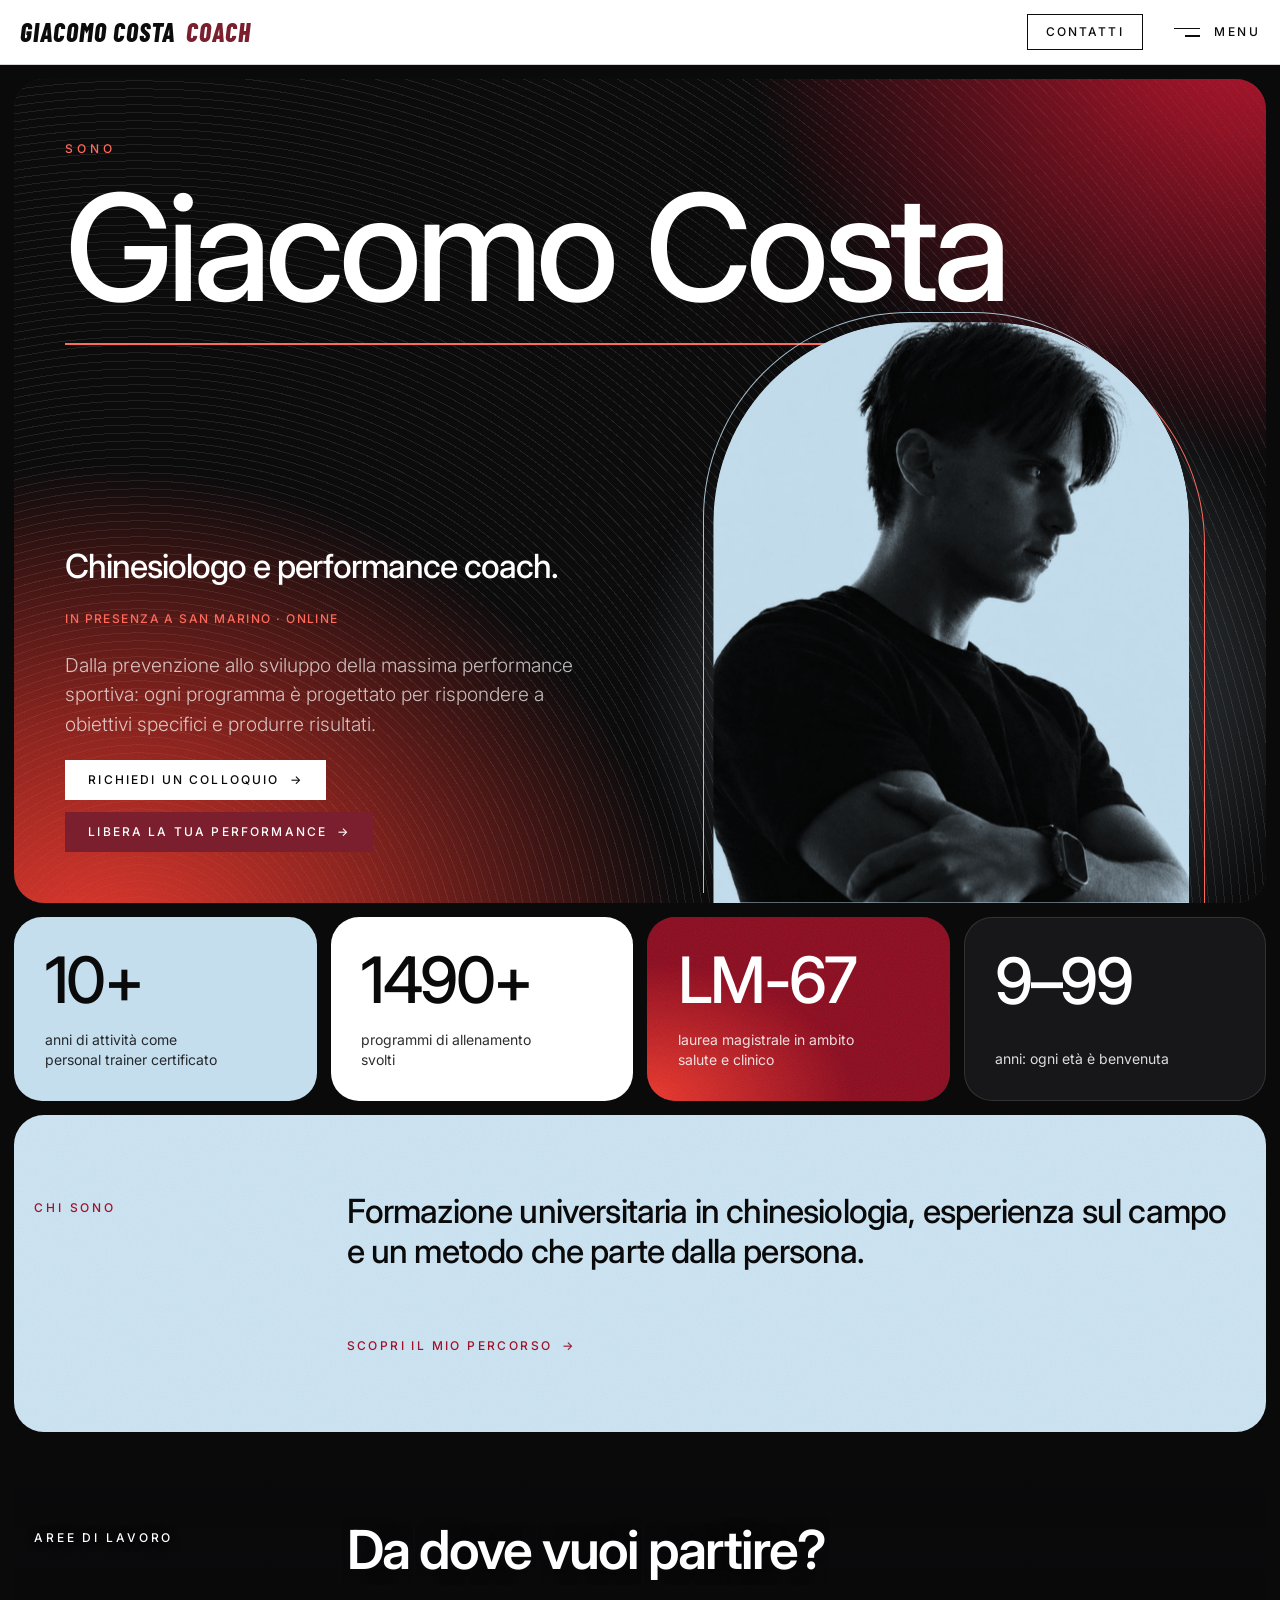
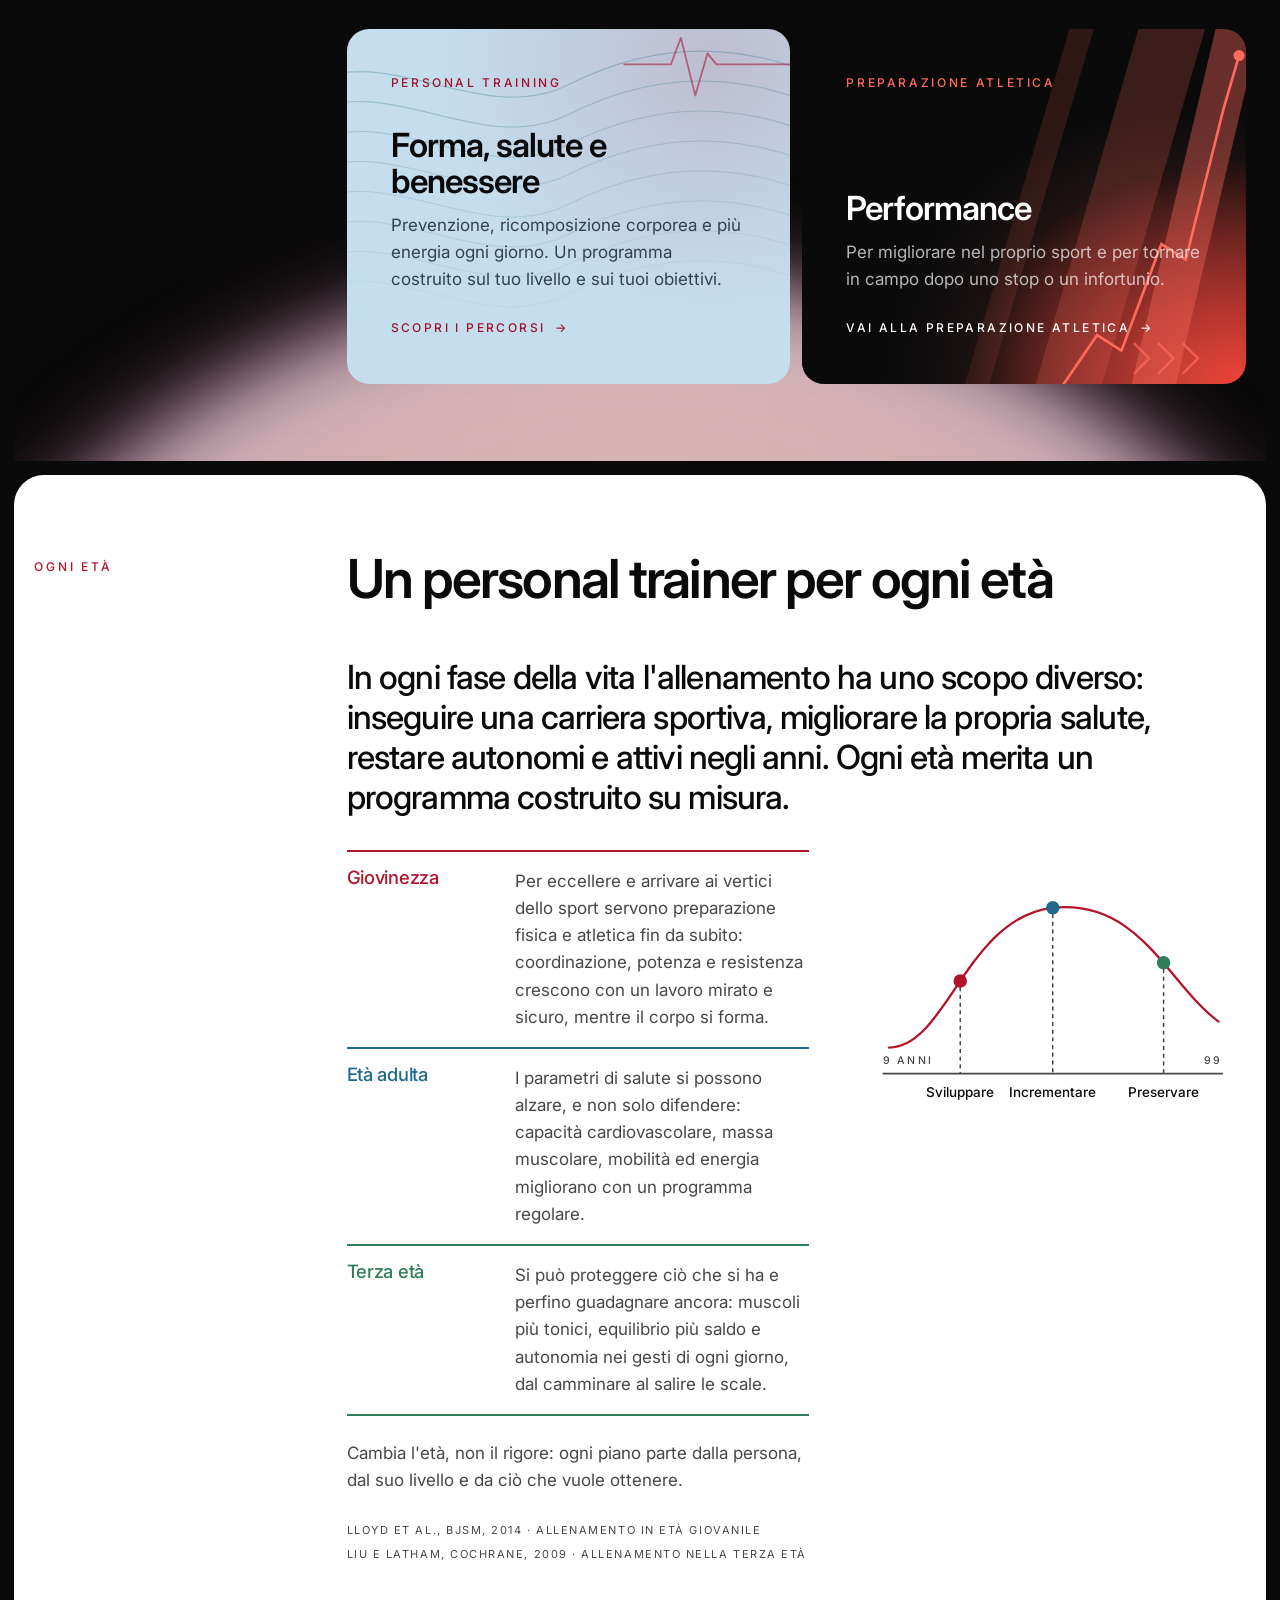
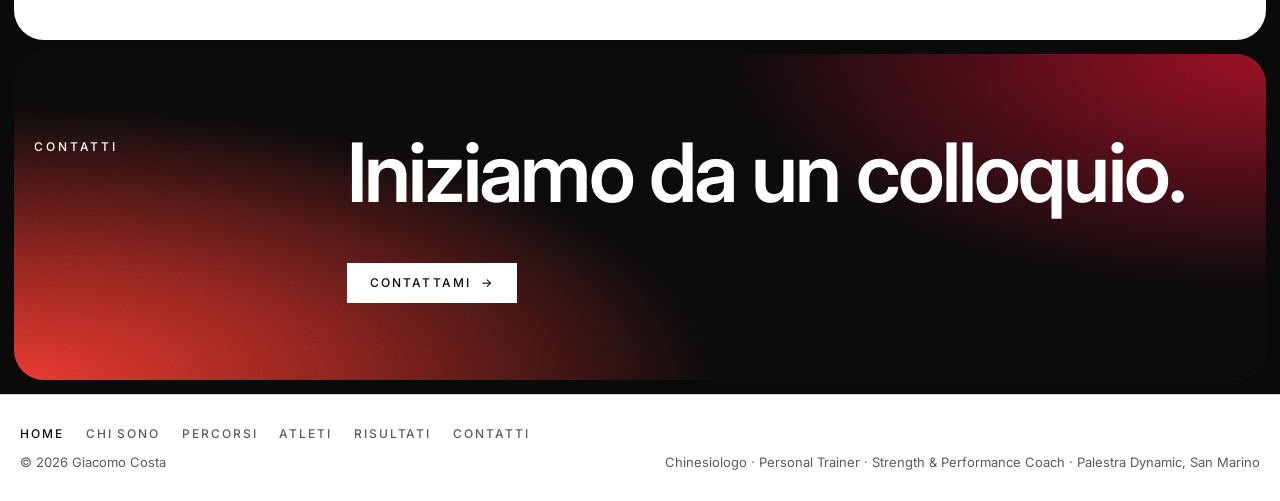
==== commit 2f50b067: "Add files via upload" ====
--- a/index.html
+++ b/index.html
@@ -96,7 +96,7 @@
     </div>
   </section>
 
-  <section class="sec stone">
+  <section class="sec stone sec-hz"><div class="hz" aria-hidden="true"><i class="b"></i><i class="r"></i><i class="w"></i></div>
     <div class="wrap">
       <div class="grid">
         <p class="label">Aree di lavoro</p>
@@ -156,7 +156,7 @@
           <p class="mov-lead">In ogni fase della vita l'allenamento ha uno scopo diverso: inseguire una carriera sportiva, migliorare la propria salute, restare autonomi e attivi negli anni. Ogni età merita un programma costruito su misura.</p>
           <div class="mov">
             <div class="mov-txt">
-              <ul class="plates">
+              <ul class="plates ages">
                 <li><b>Giovinezza</b><span>Per eccellere e arrivare ai vertici dello sport servono preparazione fisica e atletica fin da subito: coordinazione, potenza e resistenza crescono con un lavoro mirato e sicuro, mentre il corpo si forma.</span></li>
                 <li><b>Età adulta</b><span>I parametri di salute si possono alzare, e non solo difendere: capacità cardiovascolare, massa muscolare, mobilità ed energia migliorano con un programma regolare.</span></li>
                 <li><b>Terza età</b><span>Si può proteggere ciò che si ha e perfino guadagnare ancora: muscoli più tonici, equilibrio più saldo e autonomia nei gesti di ogni giorno, dal camminare al salire le scale.</span></li>
--- a/style.css
+++ b/style.css
@@ -860,3 +860,58 @@
 .drawer li{border-top-color:rgba(196,222,238,.2)}
 .drawer li:last-child{border-bottom-color:rgba(196,222,238,.2)}
 @media (prefers-reduced-motion:reduce){.drawer::before{transition:none}}
+
+
+/* ---- Home, sezione "Aree di lavoro": orizzonte luminoso animato sullo sfondo ---- */
+.hm>section.sec-hz{background:transparent}
+.hz{position:absolute;inset:0;z-index:0;overflow:hidden;pointer-events:none;border-radius:inherit}
+.hz i{position:absolute;left:50%;top:72%;width:130%;aspect-ratio:1;margin-left:-65%;border-radius:50%;will-change:transform}
+.hz .b{background:#6F8BFF;filter:blur(50px);opacity:.7;animation:hzB 12s ease-in-out infinite}
+.hz .r{background:#FF6A3C;filter:blur(58px);opacity:.6;animation:hzR 12s ease-in-out infinite}
+.hz .w{background:radial-gradient(circle at 50% 8%,#FFFFFF 0,#EFE9F2 38%,#D9CFE4 70%);filter:blur(34px);opacity:.55;animation:hzW 12s ease-in-out infinite}
+@keyframes hzW{0%,100%{transform:translate(-4%,22%) rotate(-6deg)}50%{transform:translate(4%,-52%) rotate(8deg) scale(1.04)}}
+@keyframes hzB{0%,100%{transform:translate(-3%,19%) rotate(-6deg)}50%{transform:translate(5%,-58%) rotate(8deg) scale(1.04)}}
+@keyframes hzR{0%,100%{transform:translate(-5%,25%) rotate(-6deg)}50%{transform:translate(3%,-46%) rotate(8deg) scale(1.04)}}
+.sec-hz h2.h2,.sec-hz .label{text-shadow:0 1px 18px rgba(10,10,11,.55)}
+.hz::after{content:"";position:absolute;inset:0;background:linear-gradient(180deg,rgba(10,10,11,.5) 0,rgba(10,10,11,.2) 40%,rgba(10,10,11,.03) 75%)}
+.sec-hz>.wrap{position:relative;z-index:2}
+@media (prefers-reduced-motion:reduce){.hz i{animation:none}}
+@media (max-width:900px){.hz i{width:230%;margin-left:-115%;top:76%}}
+/* riquadri di testo sulle sezioni con l'effetto: leggibilità sempre garantita */
+.sec-hz .steps,.sec-hz .stats{gap:clamp(12px,1.6vw,20px)}
+.sec-hz .step,.sec-hz .stat{background:rgba(10,10,11,.66);-webkit-backdrop-filter:blur(16px);backdrop-filter:blur(16px);border:1px solid rgba(255,255,255,.14);border-radius:22px;padding:clamp(20px,2.4vw,30px)}
+.sec-hz .step{color:#fff}
+.sec-hz .step p{color:rgba(255,255,255,.8)}
+.sec-hz .step h3{color:#fff}
+.sec-hz .stat p,.sec-hz .stat small{color:rgba(255,255,255,.86)}
+.sec-hz .stat-note{display:inline-block;background:rgba(10,10,11,.66);-webkit-backdrop-filter:blur(16px);backdrop-filter:blur(16px);padding:12px 18px;border-radius:14px;color:rgba(255,255,255,.86)}
+.sec-hz .label{color:#fff;text-shadow:0 1px 10px rgba(10,10,11,.7)}
+/* Chi sono: riquadri di testo */
+.sec-hz .lead{text-shadow:0 1px 20px rgba(10,10,11,.6)}
+.sec-hz .cols p,.sec-hz .pillar{background:rgba(10,10,11,.66);-webkit-backdrop-filter:blur(16px);backdrop-filter:blur(16px);border:1px solid rgba(255,255,255,.14);border-radius:22px;padding:clamp(18px,2.2vw,28px);color:rgba(255,255,255,.88)}
+.sec-hz .pillar h3{color:#fff}
+.sec-hz .pillar p{color:rgba(255,255,255,.8)}
+.sec-hz .pillars{gap:clamp(12px,1.6vw,20px)}
+.sec-hz .cols{gap:clamp(12px,1.6vw,20px)}
+.sec-hz .cols{align-items:start}
+
+/* Colori distinti per fasce d'età (Home) e per i tre principi (Chi sono) */
+.plates.ages li:nth-child(1){--c:#B3142B}
+.plates.ages li:nth-child(2){--c:#1F6A8A}
+.plates.ages li:nth-child(3){--c:#2E7D5B}
+.plates.ages li{border-top:2px solid var(--c)}
+.plates.ages li:last-child{border-bottom:2px solid var(--c)}
+.plates.ages b{color:var(--c)}
+.pillars .pillar:nth-child(1){--c:#FF6A5C}
+.pillars .pillar:nth-child(2){--c:#8FC3F0}
+.pillars .pillar:nth-child(3){--c:#FFB35C}
+.pillars .pillar{border-top:3px solid var(--c)}
+.pillars .pillar::before{background:var(--c)}
+.pillars .pillar b,.pillars .pillar h3{color:var(--c)}
+.pillars .pillar:hover::before{background:var(--c)}
+.pillars .pillar::before{display:none}
+.agefig .age-node:nth-of-type(1){fill:#B3142B}
+.agefig .age-node:nth-of-type(2){fill:#1F6A8A}
+.agefig .age-node:nth-of-type(3){fill:#2E7D5B}
+/* Chi sono: primo riquadro in azzurro, in tema con la palette */
+.sec-hz .cols p:first-child{background:#C4DEEE;-webkit-backdrop-filter:none;backdrop-filter:none;border-color:rgba(10,10,11,.1);color:#0A0A0B;font-weight:500;box-shadow:0 18px 40px -24px rgba(0,0,0,.6)}
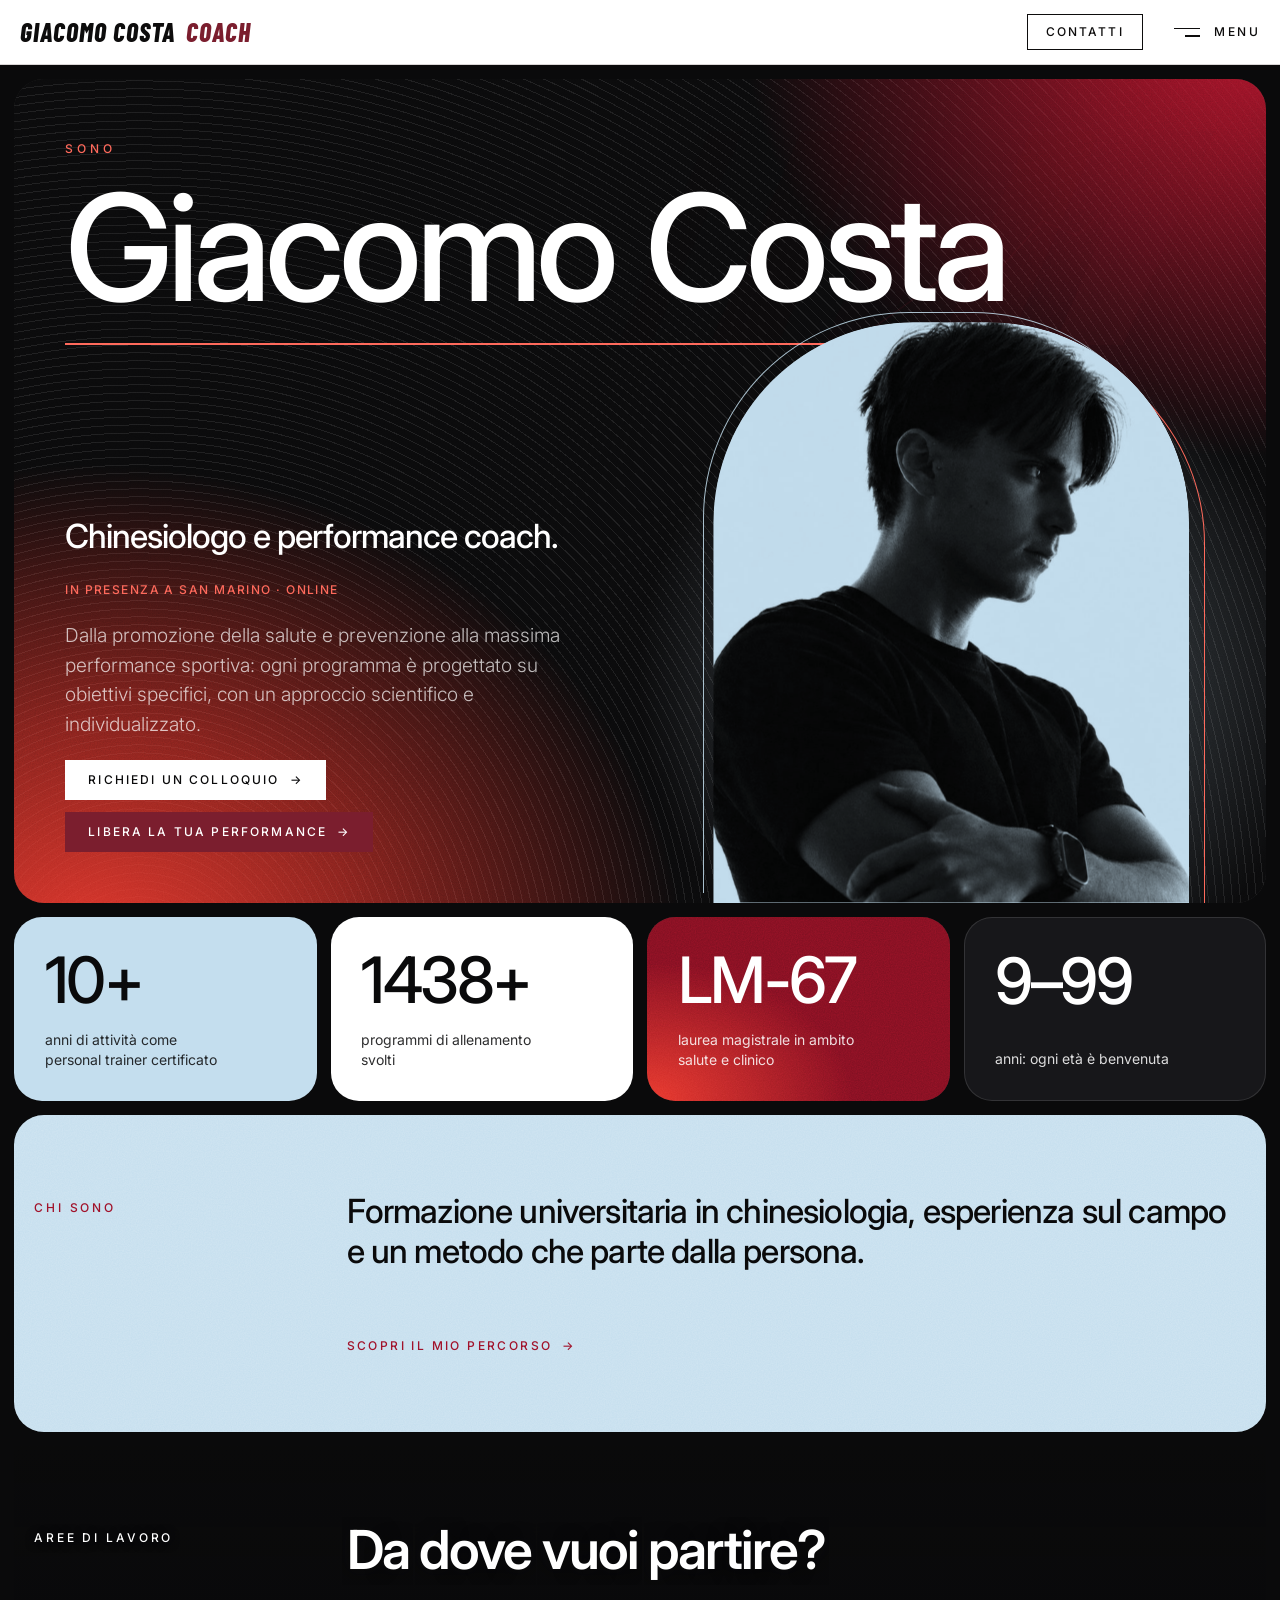
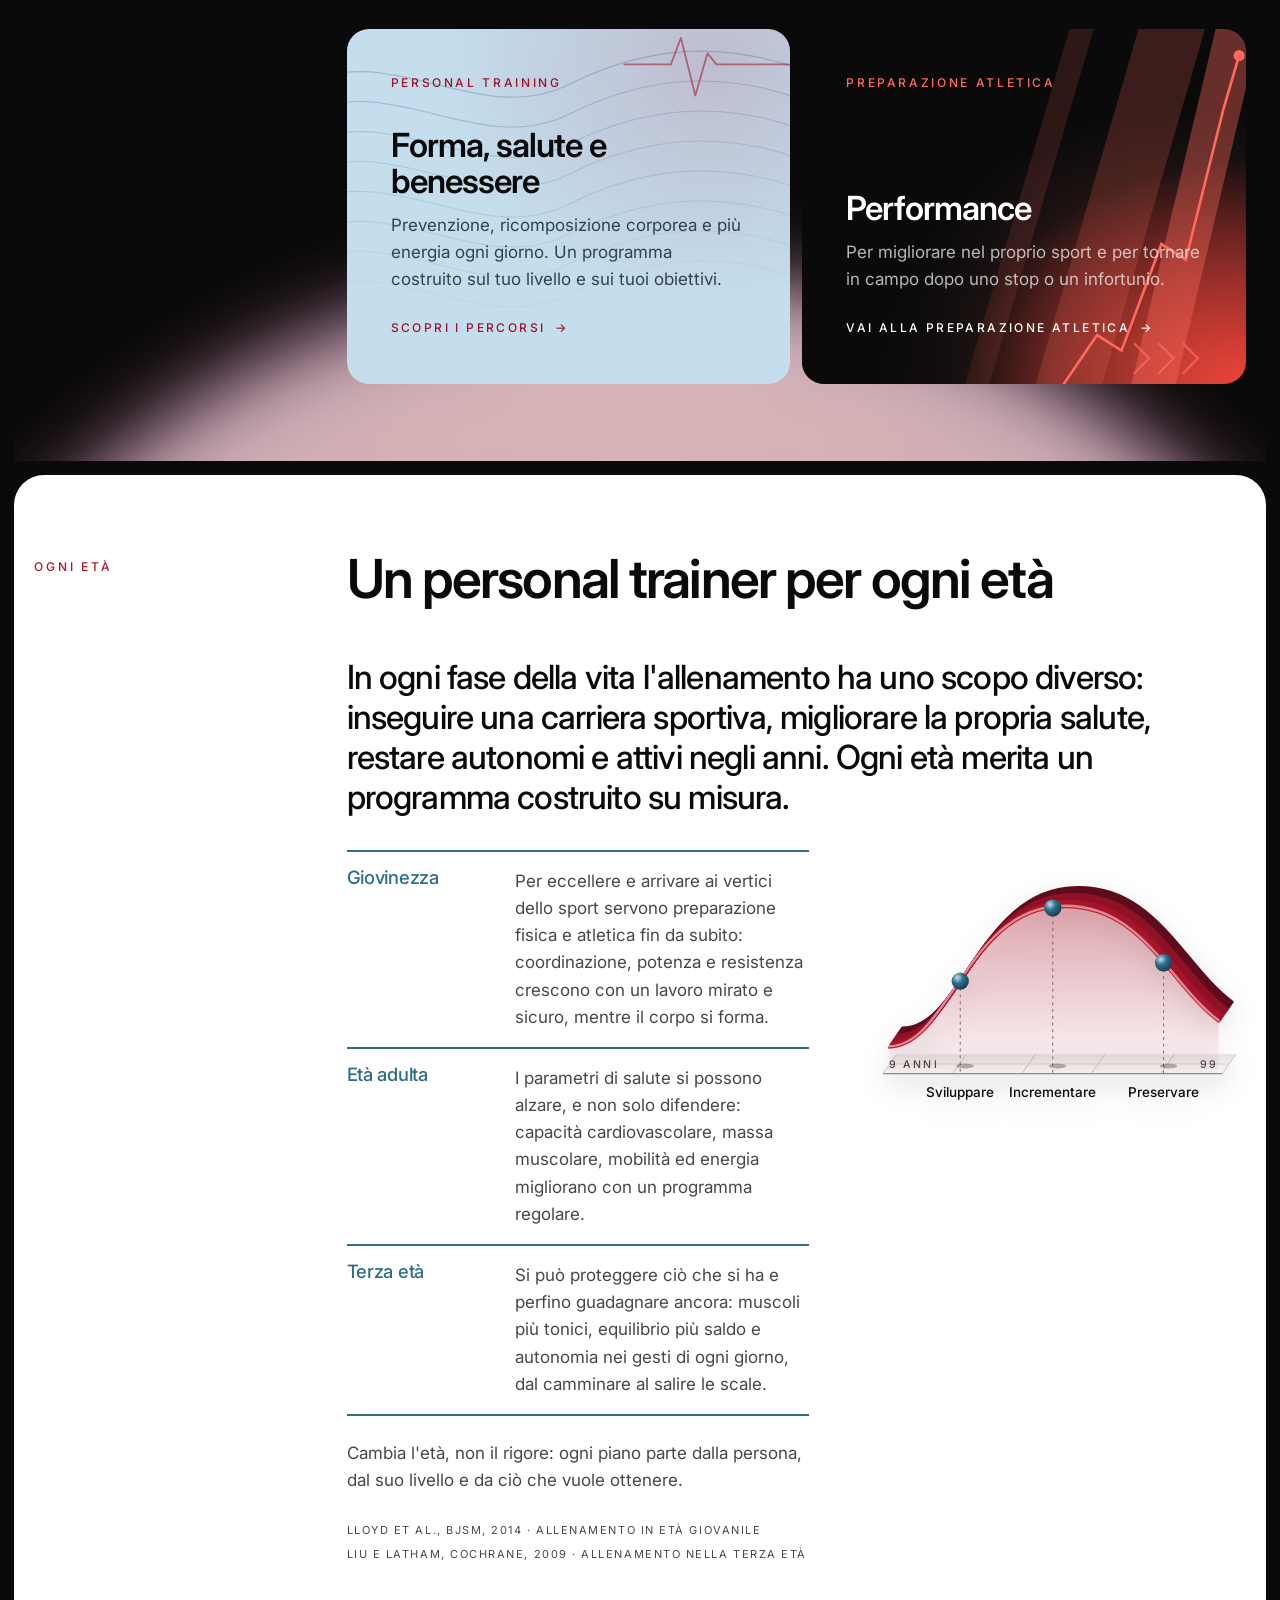
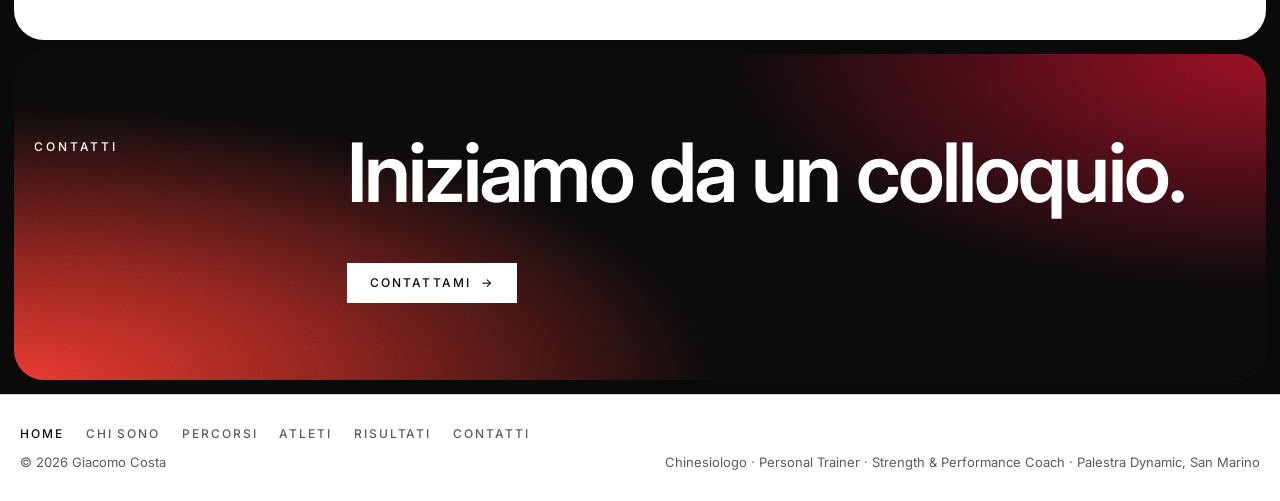
==== commit 4a2c23c2: "Add files via upload" ====
--- a/index.html
+++ b/index.html
@@ -58,7 +58,7 @@
         <div class="hero-copy">
           <p class="h2 role">Chinesiologo e performance coach.</p>
           <p class="hero-where" style="margin:14px 0 22px;letter-spacing:.12em;font-size:.75rem">In presenza a San Marino · Online</p>
-          <p class="lede">Dalla prevenzione allo sviluppo della massima performance sportiva: ogni programma è progettato per rispondere a obiettivi specifici e produrre risultati.</p>
+          <p class="lede">Dalla promozione della salute e prevenzione alla massima performance sportiva: ogni programma è progettato su obiettivi specifici, con un approccio scientifico e individualizzato.</p>
           <div class="actions">
             <a class="btn solid" href="contatti.html">Richiedi un colloquio</a>
             <a class="btn hot" href="atleti.html">Libera la tua performance</a>
@@ -165,17 +165,29 @@
             </div>
             <figure class="agefig" role="img" aria-label="Arco della vita da 9 a 99 anni: nella giovinezza si sviluppa, in età adulta si incrementa, nella terza età si preserva.">
               <svg viewBox="0 0 400 270" aria-hidden="true">
-                <path class="il im" d="M24 232H376"/>
-                <path class="il ia dr" pathLength="1" d="M30 205C90 205 110 70 200 60C290 50 320 140 372 178"/>
-                <circle class="age-node ifa" style="--k:0" cx="104" cy="136" r="7"/>
-                <circle class="age-node ifa" style="--k:1" cx="200" cy="60" r="7"/>
-                <circle class="age-node ifa" style="--k:2" cx="315" cy="117" r="7"/>
-                <path class="il im" stroke-dasharray="3 5" d="M104 143V232M200 67V232M315 124V232"/>
+                <defs>
+                  <linearGradient id="ag-floor" x1="0" y1="0" x2="0" y2="1"><stop offset="0" stop-color="#E4E1E1"/><stop offset="1" stop-color="#F7F6F6"/></linearGradient>
+                  <linearGradient id="ag-wall" x1="0" y1="0" x2="0" y2="1"><stop offset="0" stop-color="#B3142B" stop-opacity=".34"/><stop offset="1" stop-color="#B3142B" stop-opacity=".03"/></linearGradient>
+                  <radialGradient id="ag-ball" cx=".34" cy=".3" r=".8"><stop offset="0" stop-color="#BFE0F0"/><stop offset=".42" stop-color="#2D6D86"/><stop offset="1" stop-color="#123747"/></radialGradient>
+                </defs>
+                <path d="M24 232L376 232L390 212L38 212Z" fill="url(#ag-floor)"/>
+                <path d="M24 232L38 212M96 232L110 212M168 232L182 212M240 232L254 212M312 232L326 212M376 232L390 212" stroke="#B9B4B4" stroke-width=".8" fill="none"/>
+                <path d="M31 222L383 222" stroke="#CFCBCB" stroke-width=".8" fill="none"/>
+                <path d="M24 232H376" stroke="#8E8A8A" stroke-width="1.2" fill="none"/>
+                <path d="M30 205C90 205 110 70 200 60C290 50 320 140 372 178L372 232L30 232Z" fill="url(#ag-wall)"/>
+                <g fill="none" stroke-linecap="round" stroke-width="3.2" class="age-ext"><path d="M30 205C90 205 110 70 200 60C290 50 320 140 372 178" transform="translate(14.0 -20.3)" stroke="#5E0C1B"/><path d="M30 205C90 205 110 70 200 60C290 50 320 140 372 178" transform="translate(13.0 -18.8)" stroke="#5E0C1B"/><path d="M30 205C90 205 110 70 200 60C290 50 320 140 372 178" transform="translate(12.0 -17.4)" stroke="#5E0C1B"/><path d="M30 205C90 205 110 70 200 60C290 50 320 140 372 178" transform="translate(11.0 -15.9)" stroke="#5E0C1B"/><path d="M30 205C90 205 110 70 200 60C290 50 320 140 372 178" transform="translate(10.0 -14.5)" stroke="#5E0C1B"/><path d="M30 205C90 205 110 70 200 60C290 50 320 140 372 178" transform="translate(9.0 -13.0)" stroke="#8E1226"/><path d="M30 205C90 205 110 70 200 60C290 50 320 140 372 178" transform="translate(8.0 -11.6)" stroke="#8E1226"/><path d="M30 205C90 205 110 70 200 60C290 50 320 140 372 178" transform="translate(7.0 -10.2)" stroke="#8E1226"/><path d="M30 205C90 205 110 70 200 60C290 50 320 140 372 178" transform="translate(6.0 -8.7)" stroke="#8E1226"/><path d="M30 205C90 205 110 70 200 60C290 50 320 140 372 178" transform="translate(5.0 -7.2)" stroke="#8E1226"/><path d="M30 205C90 205 110 70 200 60C290 50 320 140 372 178" transform="translate(4.0 -5.8)" stroke="#A81428"/><path d="M30 205C90 205 110 70 200 60C290 50 320 140 372 178" transform="translate(3.0 -4.3)" stroke="#A81428"/><path d="M30 205C90 205 110 70 200 60C290 50 320 140 372 178" transform="translate(2.0 -2.9)" stroke="#A81428"/><path d="M30 205C90 205 110 70 200 60C290 50 320 140 372 178" transform="translate(1.0 -1.4)" stroke="#A81428"/></g>
+                <path class="dr" pathLength="1" d="M30 205C90 205 110 70 200 60C290 50 320 140 372 178" fill="none" stroke="#C8182F" stroke-width="3.6" stroke-linecap="round"/>
+                <path class="dr" pathLength="1" d="M30 205C90 205 110 70 200 60C290 50 320 140 372 178" fill="none" stroke="#fff" stroke-opacity=".5" stroke-width="1" stroke-linecap="round" transform="translate(0 -1.4)"/>
+                <path d="M104 143V232M200 67V232M315 124V232" stroke="#6F6B6B" stroke-width="1" stroke-dasharray="3 4" fill="none"/>
+                <ellipse cx="109" cy="224" rx="9" ry="2.6" fill="#0A0A0B" opacity=".28"/><ellipse cx="205" cy="224" rx="9" ry="2.6" fill="#0A0A0B" opacity=".28"/><ellipse cx="320" cy="224" rx="9" ry="2.6" fill="#0A0A0B" opacity=".28"/>
+                <g class="age-node" style="--k:0"><circle cx="104" cy="136" r="9" fill="url(#ag-ball)"/></g>
+                <g class="age-node" style="--k:1"><circle cx="200" cy="60" r="9" fill="url(#ag-ball)"/></g>
+                <g class="age-node" style="--k:2"><circle cx="315" cy="117" r="9" fill="url(#ag-ball)"/></g>
                 <text class="age-t" x="104" y="256" text-anchor="middle">Sviluppare</text>
                 <text class="age-t" x="200" y="256" text-anchor="middle">Incrementare</text>
                 <text class="age-t" x="315" y="256" text-anchor="middle">Preservare</text>
-                <text class="age-a" x="24" y="222">9 anni</text>
-                <text class="age-a" x="376" y="222" text-anchor="end">99</text>
+                <text class="age-a" x="30" y="226">9 anni</text>
+                <text class="age-a" x="372" y="226" text-anchor="end">99</text>
               </svg>
             </figure>
           </div>
--- a/style.css
+++ b/style.css
@@ -896,22 +896,40 @@
 .sec-hz .cols{align-items:start}
 
 /* Colori distinti per fasce d'età (Home) e per i tre principi (Chi sono) */
-.plates.ages li:nth-child(1){--c:#B3142B}
-.plates.ages li:nth-child(2){--c:#1F6A8A}
-.plates.ages li:nth-child(3){--c:#2E7D5B}
+.plates.ages li:nth-child(1){--c:#2D6D86}
+.plates.ages li:nth-child(2){--c:#2D6D86}
+.plates.ages li:nth-child(3){--c:#2D6D86}
 .plates.ages li{border-top:2px solid var(--c)}
 .plates.ages li:last-child{border-bottom:2px solid var(--c)}
 .plates.ages b{color:var(--c)}
-.pillars .pillar:nth-child(1){--c:#FF6A5C}
-.pillars .pillar:nth-child(2){--c:#8FC3F0}
-.pillars .pillar:nth-child(3){--c:#FFB35C}
+.pillars .pillar{--c:#FF6A5C}
 .pillars .pillar{border-top:3px solid var(--c)}
 .pillars .pillar::before{background:var(--c)}
 .pillars .pillar b,.pillars .pillar h3{color:var(--c)}
 .pillars .pillar:hover::before{background:var(--c)}
 .pillars .pillar::before{display:none}
-.agefig .age-node:nth-of-type(1){fill:#B3142B}
-.agefig .age-node:nth-of-type(2){fill:#1F6A8A}
-.agefig .age-node:nth-of-type(3){fill:#2E7D5B}
+.agefig .age-node{fill:#2D6D86}
 /* Chi sono: primo riquadro in azzurro, in tema con la palette */
 .sec-hz .cols p:first-child{background:#C4DEEE;-webkit-backdrop-filter:none;backdrop-filter:none;border-color:rgba(10,10,11,.1);color:#0A0A0B;font-weight:500;box-shadow:0 18px 40px -24px rgba(0,0,0,.6)}
+
+/* Home: fasce d'età tutte blu; Chi sono: principi tutti rossi, riquadri "liquid glass" */
+.plates.ages li:nth-child(n){--c:#2D6D86}
+.agefig .age-node:nth-of-type(n){fill:#2D6D86}
+.pillars .pillar:nth-child(n){--c:#FF6A5C}
+.sec-hz .pillar{position:relative;overflow:hidden;isolation:isolate;
+ background:linear-gradient(145deg,rgba(255,255,255,.26) 0,rgba(255,255,255,.08) 45%,rgba(255,255,255,.14) 100%);
+ -webkit-backdrop-filter:blur(20px) saturate(1.9) brightness(1.12);backdrop-filter:blur(20px) saturate(1.9) brightness(1.12);
+ border:1px solid rgba(255,255,255,.38);border-top:2px solid var(--c);
+ box-shadow:inset 0 1px 0 rgba(255,255,255,.6),inset 0 -1px 0 rgba(255,255,255,.12),inset 0 0 22px rgba(255,255,255,.07),0 16px 36px -16px rgba(0,0,0,.55)}
+.sec-hz .pillar::after{content:"";position:absolute;z-index:-1;left:-10%;top:-60%;width:120%;height:90%;border-radius:50%;background:radial-gradient(closest-side,rgba(255,255,255,.35),rgba(255,255,255,0));pointer-events:none}
+.sec-hz .pillar p{color:rgba(255,255,255,.92)}
+.sec-hz .pillar h3,.sec-hz .pillar b{text-shadow:0 1px 8px rgba(10,10,11,.35)}
+
+/* liquid glass: più contrasto sul testo quando l'alone è chiaro */
+.sec-hz .pillar{background:linear-gradient(145deg,rgba(255,255,255,.22) 0,rgba(255,255,255,.05) 45%,rgba(255,255,255,.1) 100%),rgba(10,10,11,.46);-webkit-backdrop-filter:blur(20px) saturate(1.7) brightness(.9);backdrop-filter:blur(20px) saturate(1.7) brightness(.9)}
+.sec-hz .pillar b,.sec-hz .pillar h3{color:#FF8579;text-shadow:0 1px 10px rgba(10,10,11,.55)}
+.sec-hz .pillar p{color:#fff;text-shadow:0 1px 8px rgba(10,10,11,.55)}
+/* grafico età: profondità */
+.agefig .age-node{fill:none}
+.agefig svg{filter:drop-shadow(0 10px 14px rgba(10,10,11,.12))}
+.agefig .age-ext{opacity:1}
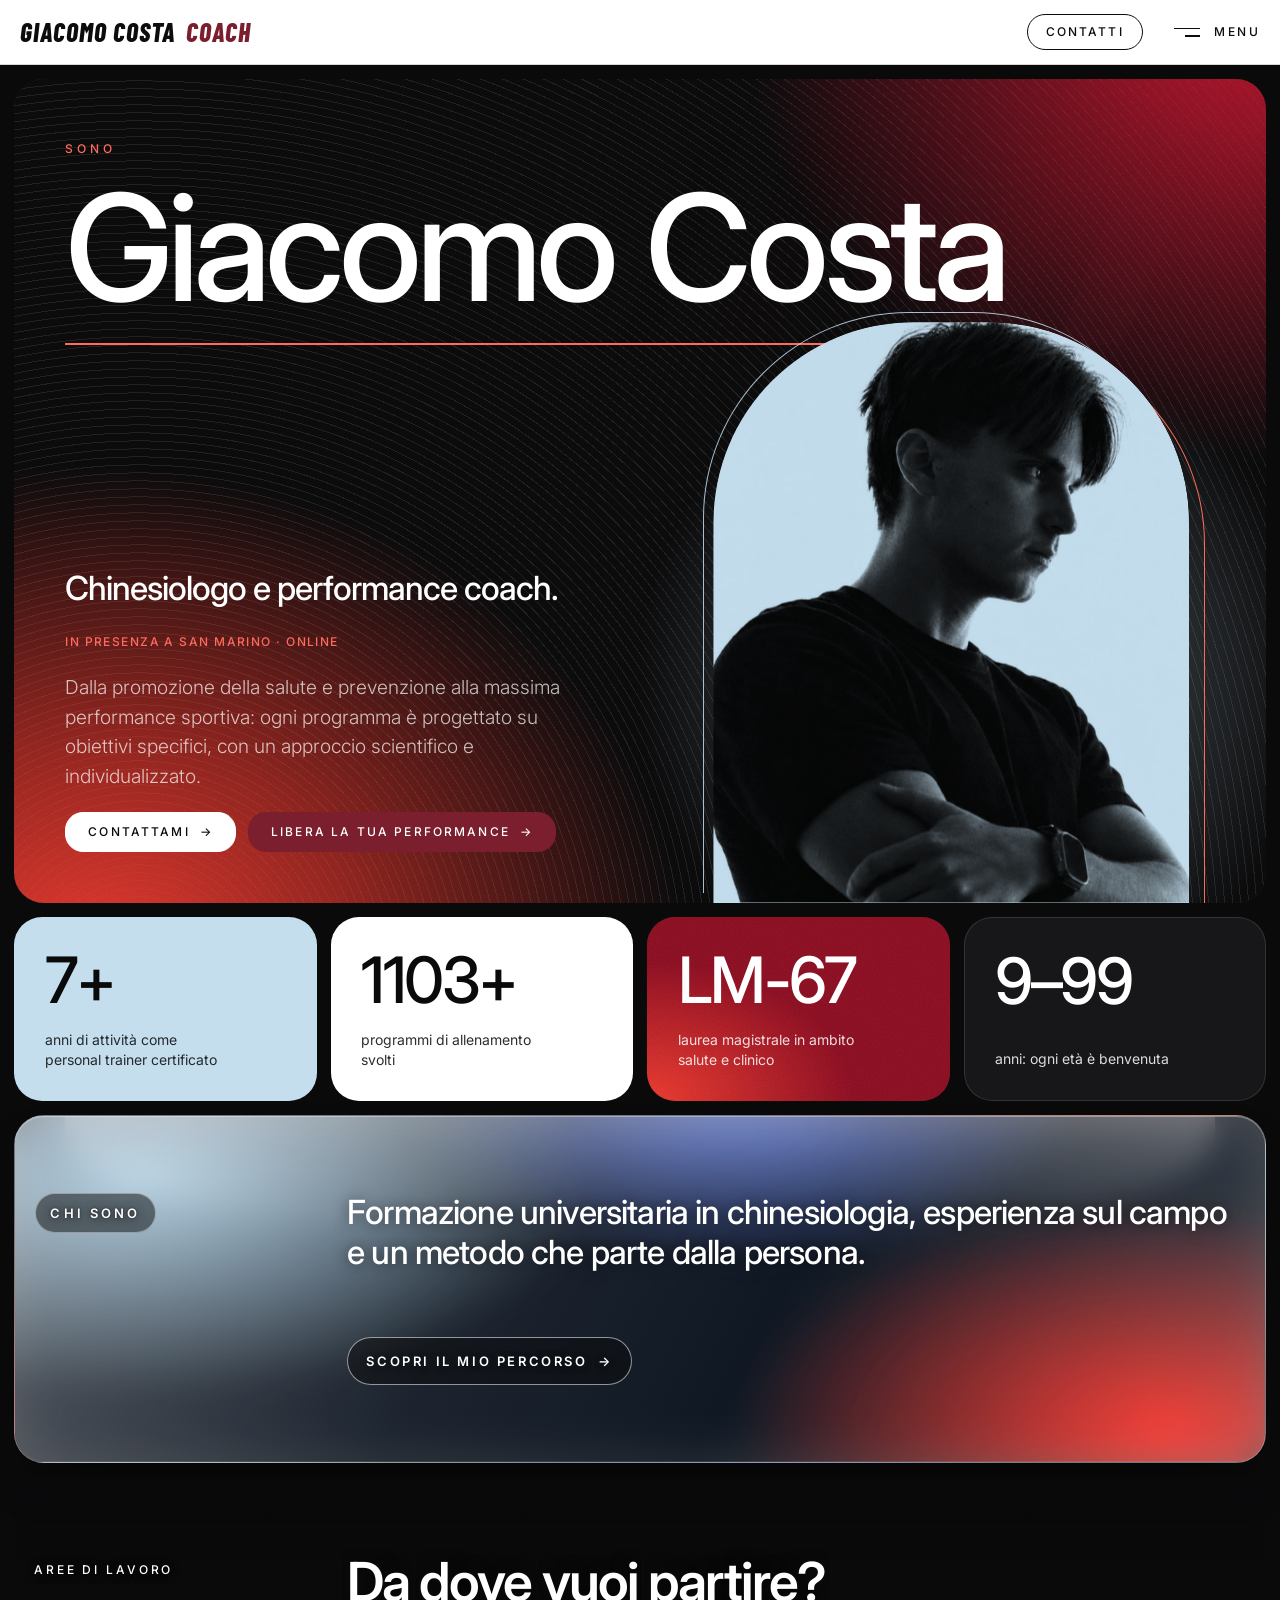
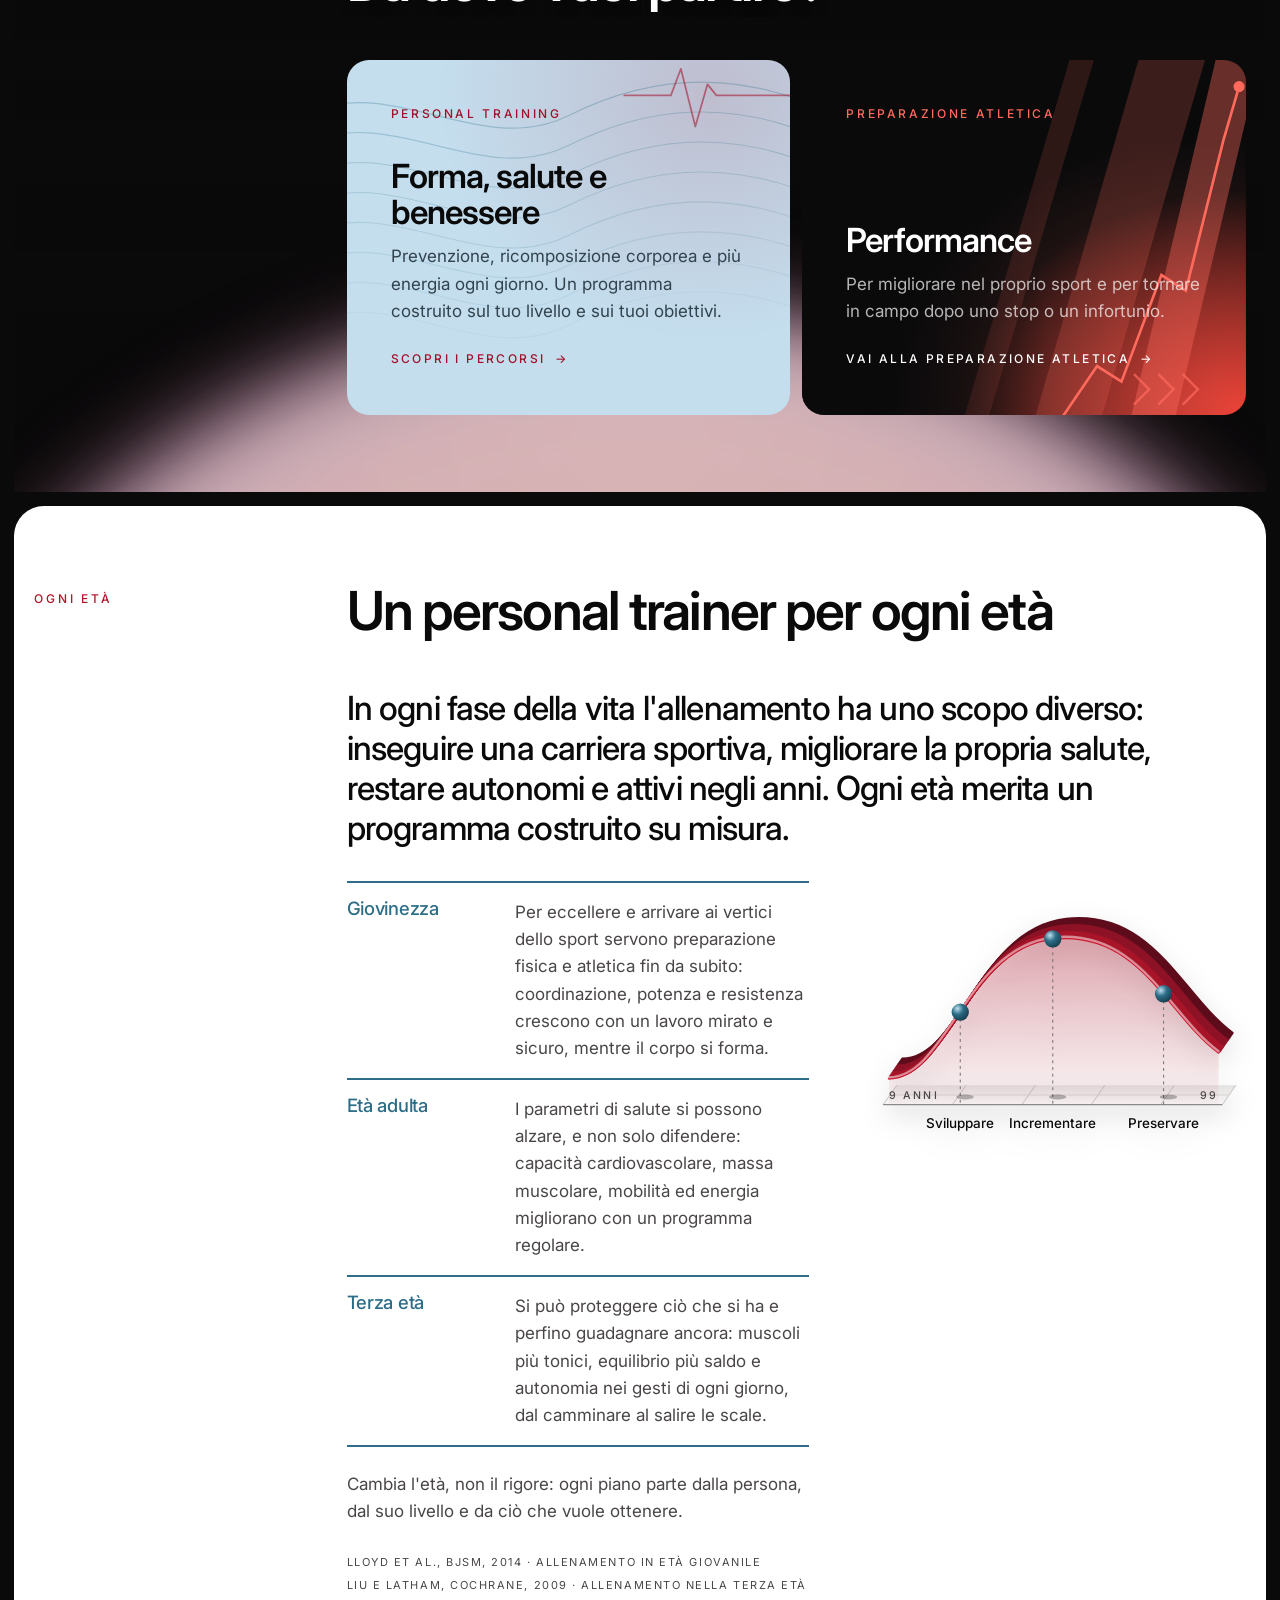
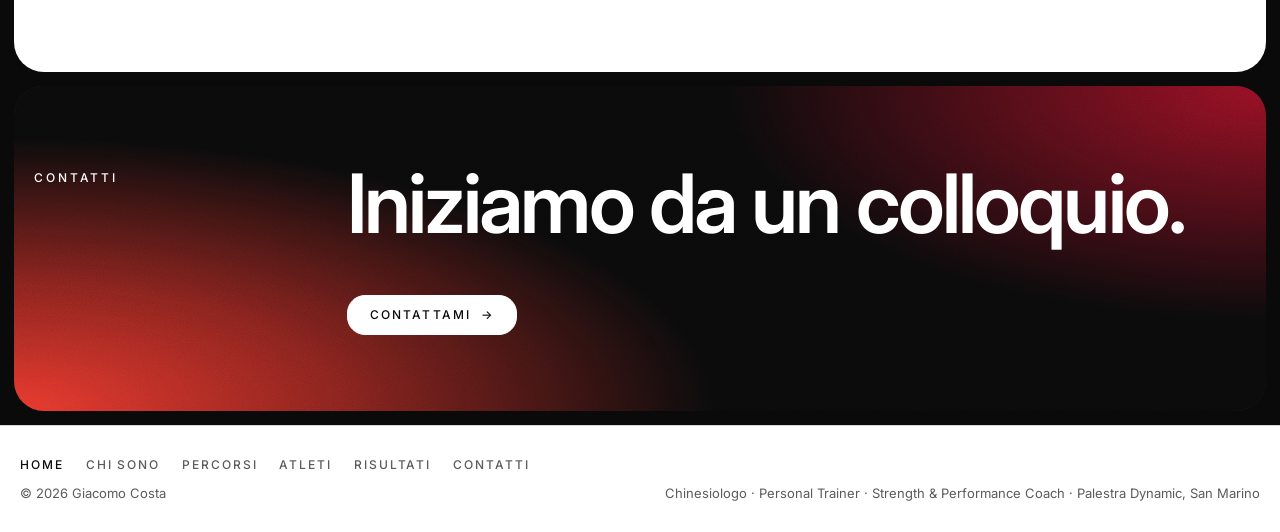
==== commit ee77dd6a: "Add files via upload" ====
--- a/index.html
+++ b/index.html
@@ -60,7 +60,7 @@
           <p class="hero-where" style="margin:14px 0 22px;letter-spacing:.12em;font-size:.75rem">In presenza a San Marino · Online</p>
           <p class="lede">Dalla promozione della salute e prevenzione alla massima performance sportiva: ogni programma è progettato su obiettivi specifici, con un approccio scientifico e individualizzato.</p>
           <div class="actions">
-            <a class="btn solid" href="contatti.html">Richiedi un colloquio</a>
+            <a class="btn solid" href="contatti.html">Contattami</a>
             <a class="btn hot" href="atleti.html">Libera la tua performance</a>
           </div>
         </div>
@@ -84,7 +84,7 @@
     </div>
   </div>
 
-  <section class="sec">
+  <section class="sec sec-glass">
     <div class="wrap">
       <div class="grid">
         <p class="label">Chi sono</p>
--- a/style.css
+++ b/style.css
@@ -933,3 +933,27 @@
 .agefig .age-node{fill:none}
 .agefig svg{filter:drop-shadow(0 10px 14px rgba(10,10,11,.12))}
 .agefig .age-ext{opacity:1}
+
+/* Home, "Chi sono": riquadro in stile liquid glass sopra una luce colorata */
+.hm>section.sec-glass{--paper:#10151C;--ink:#fff;--mute:rgba(255,255,255,.88);--accent:#fff;--line:rgba(255,255,255,.3);color:#fff;border:1px solid rgba(255,255,255,.42);
+ background:radial-gradient(55% 95% at 10% 18%,rgba(196,222,238,.85) 0,rgba(196,222,238,0) 66%),radial-gradient(50% 95% at 92% 90%,rgba(232,53,43,.75) 0,rgba(232,53,43,0) 68%),radial-gradient(38% 70% at 58% -8%,rgba(111,139,255,.6) 0,rgba(111,139,255,0) 72%),#0F141B;
+ box-shadow:inset 0 1px 0 rgba(255,255,255,.75),inset 0 -1px 0 rgba(255,255,255,.18),inset 0 0 46px rgba(255,255,255,.14),0 26px 54px -26px rgba(0,0,0,.75)}
+.hm>section.sec-glass::after{content:"";position:absolute;inset:0;z-index:1;pointer-events:none;mix-blend-mode:normal;opacity:1;background:linear-gradient(118deg,rgba(255,255,255,.32) 0,rgba(255,255,255,.07) 38%,rgba(255,255,255,.02) 60%,rgba(255,255,255,.2) 100%);-webkit-backdrop-filter:blur(14px) saturate(1.6);backdrop-filter:blur(14px) saturate(1.6)}
+.hm>section.sec-glass::before{content:"";position:absolute;z-index:1;left:4%;right:4%;top:0;height:38%;pointer-events:none;border-radius:0 0 60% 60%/0 0 100% 100%;background:linear-gradient(180deg,rgba(255,255,255,.26),rgba(255,255,255,0))}
+.sec-glass .label{color:#fff}
+.sec-glass .lead,.sec-glass .go{color:#fff;text-shadow:0 1px 14px rgba(10,10,11,.55)}
+.sec-glass .go::after{border-color:#fff}
+/* Home "Chi sono": tutto il riquadro è cliccabile; etichetta e link più leggibili */
+.hm>section.sec-glass{cursor:pointer}
+.sec-glass .go{position:static}
+.sec-glass .label{font-weight:600;font-size:.8125rem;color:#fff;text-shadow:0 1px 8px rgba(10,10,11,.85),0 0 2px rgba(10,10,11,.6)}
+.sec-glass .go{font-weight:600;font-size:.8125rem;padding:.8rem 1.15rem;border-radius:999px;background:rgba(10,10,11,.5);border:1px solid rgba(255,255,255,.55);-webkit-backdrop-filter:blur(10px);backdrop-filter:blur(10px);text-shadow:0 1px 6px rgba(10,10,11,.8);transition:background .3s,border-color .3s}
+.hm>section.sec-glass:hover .go{background:rgba(10,10,11,.68);border-color:#fff}
+.hm>section.sec-glass:hover .go::after{transform:translateX(6px)}
+.sec-glass .go:focus-visible{outline:2px solid #fff;outline-offset:4px}
+.sec-glass .label{justify-self:start;align-self:start;padding:.55rem .9rem;border-radius:999px;background:rgba(10,10,11,.5);border:1px solid rgba(255,255,255,.4);-webkit-backdrop-filter:blur(10px);backdrop-filter:blur(10px);margin-top:0}
+/* Home: pulsanti principali arrotondati */
+.hero .actions .btn{border-radius:18px;overflow:hidden}
+/* Tutti i pulsanti del sito: sempre stondati */
+.btn,.btn.solid,.btn.light,.btn.hot{border-radius:18px;overflow:hidden}
+.copy{border-radius:999px}
